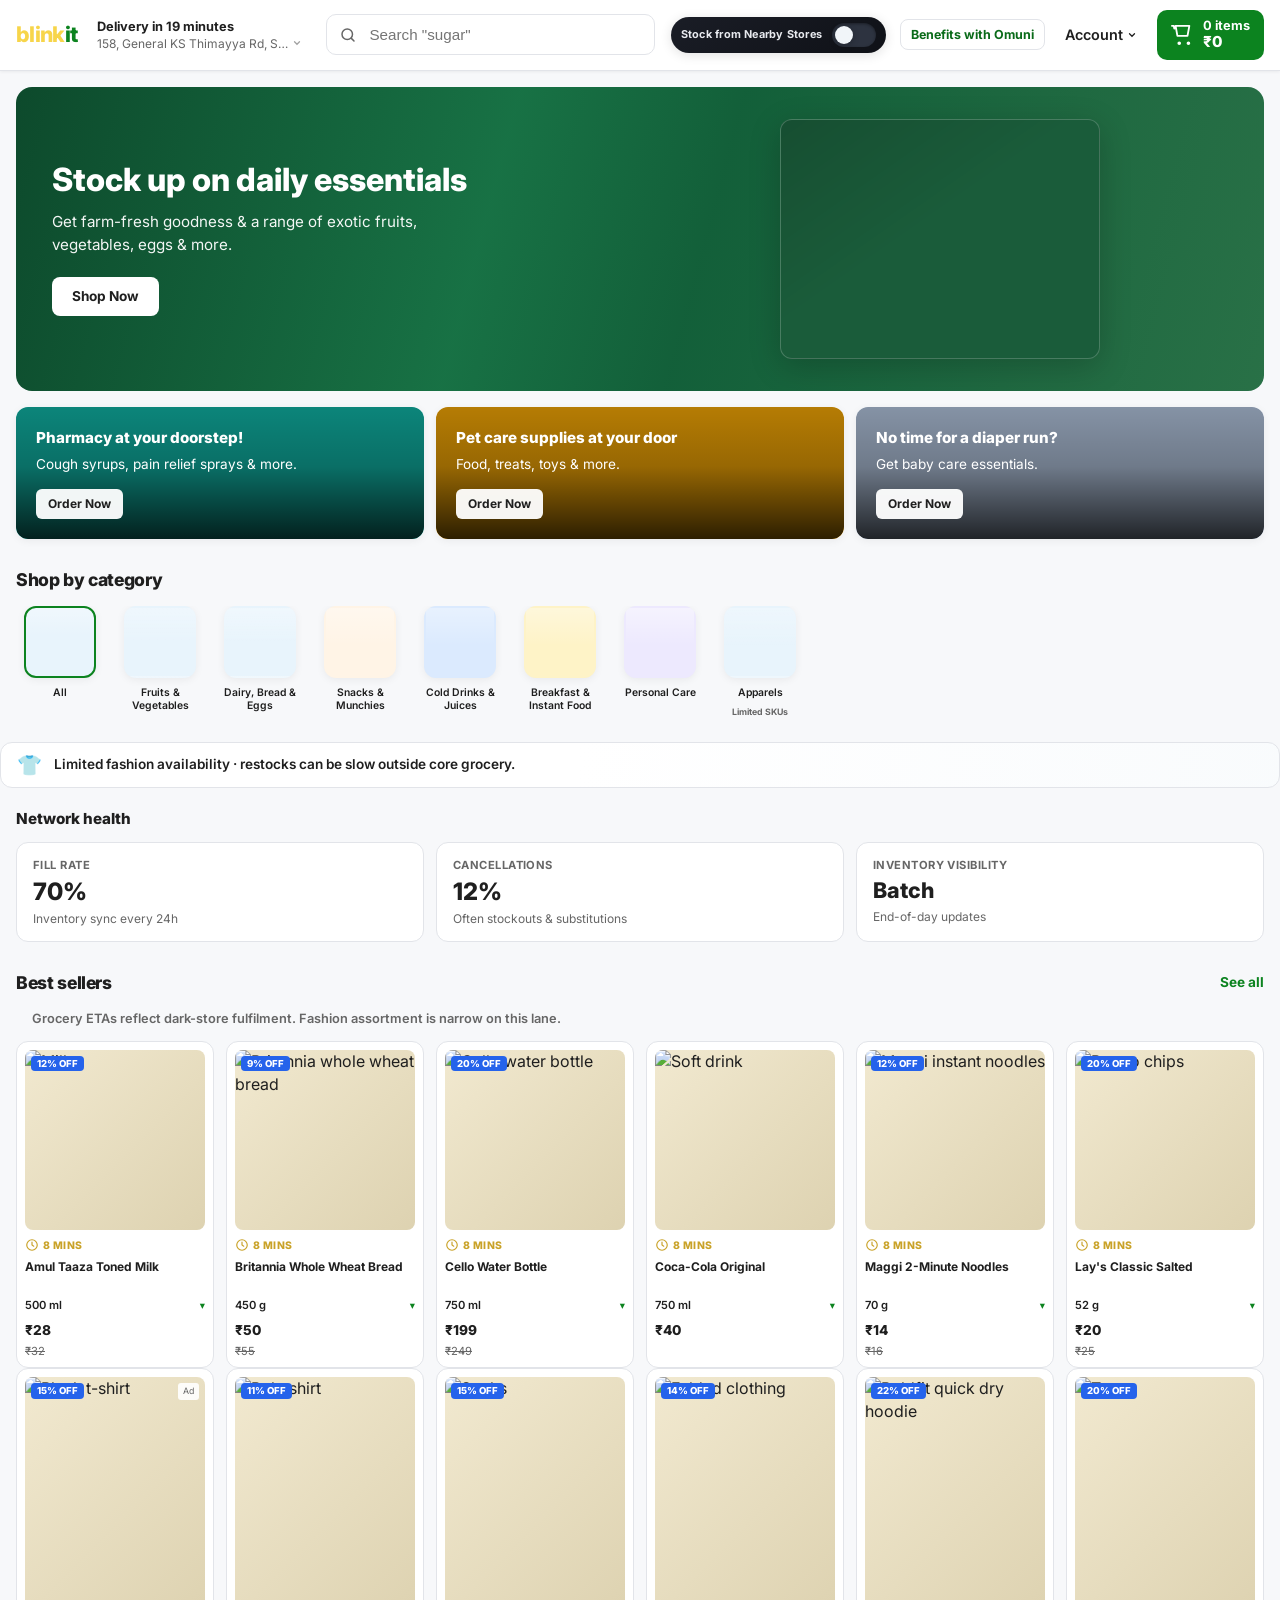
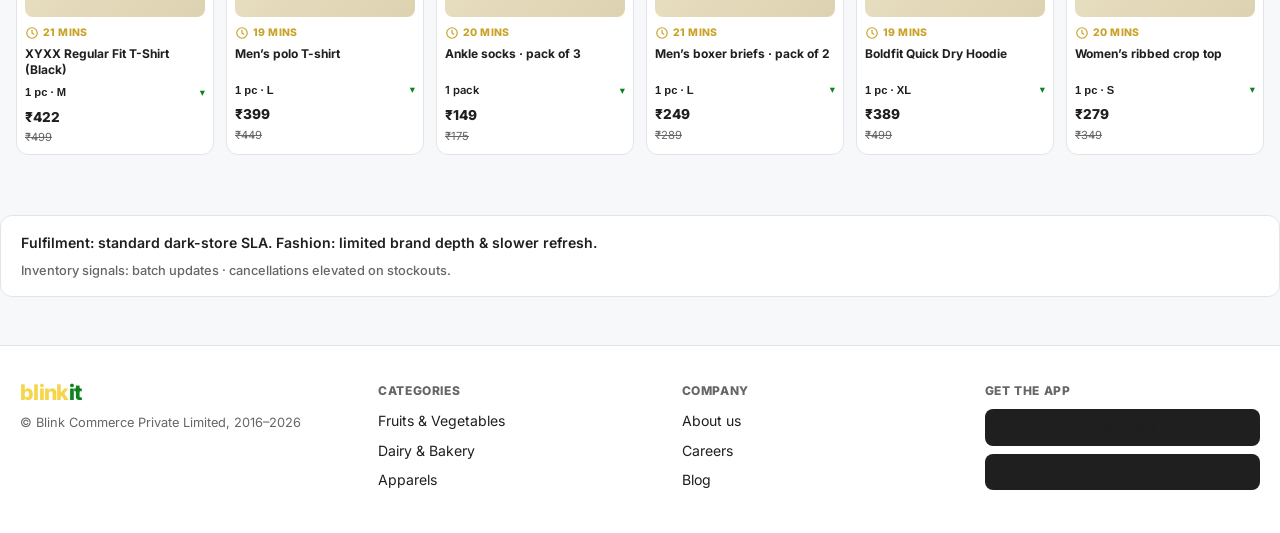
==== index.html @ da2f339a "toggle  button" ====
<!DOCTYPE html>
<html lang="en">
<head>
  <meta charset="UTF-8" />
  <meta name="viewport" content="width=device-width, initial-scale=1.0" />
  <title>Everything delivered in minutes | Blinkit</title>
  <link rel="preconnect" href="https://fonts.googleapis.com" />
  <link rel="preconnect" href="https://fonts.gstatic.com" crossorigin />
  <link rel="preconnect" href="https://images.unsplash.com" crossorigin />
  <link href="https://fonts.googleapis.com/css2?family=Inter:wght@400;500;600;700;800&display=swap" rel="stylesheet" />
  <link rel="stylesheet" href="styles.css" />
</head>
<body>
  <header class="header">
    <div class="header__row header__row--top">
      <div class="header__left">
        <a href="#" class="logo" aria-label="Blinkit home">
          <span class="logo__blink">blink</span><span class="logo__it">it</span>
        </a>
        <button type="button" class="location" id="locationBtn">
          <span class="location__line1" id="locationDeliveryLine">Delivery in 19 minutes</span>
          <span class="location__line2">158, General KS Thimayya Rd, S… <svg class="location__chev" width="10" height="10" viewBox="0 0 12 12" fill="none" aria-hidden="true"><path d="M3 4.5L6 7.5L9 4.5" stroke="currentColor" stroke-width="1.5" stroke-linecap="round"/></svg></span>
        </button>
      </div>
      <div class="header__search-wrap">
        <div class="search">
          <svg class="search__icon" width="18" height="18" viewBox="0 0 24 24" fill="none" aria-hidden="true"><circle cx="11" cy="11" r="7" stroke="currentColor" stroke-width="2"/><path d="M20 20L16.5 16.5" stroke="currentColor" stroke-width="2" stroke-linecap="round"/></svg>
          <input type="search" class="search__input" id="searchInput" placeholder='Search "sugar"' autocomplete="off" />
          <button type="button" class="search__clear" id="searchClear" hidden aria-label="Clear search">×</button>
        </div>
      </div>
      <nav class="header__nav">
        <div class="omuni-toggle-wrap" id="omuniToggleWrap">
          <label class="omuni-toggle-label" for="omuniToggle">
            <span class="omuni-toggle__text">Stock from Nearby Stores</span>
            <span class="omuni-toggle">
              <input type="checkbox" id="omuniToggle" class="omuni-toggle__input" aria-label="Enable stock from nearby stores" />
              <span class="omuni-toggle__slider" aria-hidden="true"></span>
            </span>
          </label>
        </div>
        <button
          type="button"
          class="nav-benefits"
          id="omuniBenefitsOpen"
          aria-haspopup="dialog"
          aria-controls="omuniSlideBenefits"
        >
          Benefits with Omuni
        </button>
        <button type="button" class="nav-account">Account <svg width="10" height="10" viewBox="0 0 12 12" fill="none" aria-hidden="true"><path d="M3 4.5L6 7.5L9 4.5" stroke="currentColor" stroke-width="1.5" stroke-linecap="round"/></svg></button>
        <button type="button" class="nav-cart" id="cartToggle" aria-expanded="false" aria-controls="cartDrawer">
          <svg class="nav-cart__icon" width="22" height="22" viewBox="0 0 24 24" fill="none" aria-hidden="true"><path d="M9 22a1 1 0 100-2 1 1 0 000 2zm10 0a1 1 0 100-2 1 1 0 000 2zM1 2h2l.6 3M5 2h15l-2 11H7L5 2z" stroke="currentColor" stroke-width="2" stroke-linecap="round" stroke-linejoin="round"/></svg>
          <span class="nav-cart__text">
            <span class="nav-cart__line1" id="cartHeaderLine1">0 items</span>
            <span class="nav-cart__line2" id="cartHeaderLine2">₹0</span>
          </span>
        </button>
      </nav>
    </div>
  </header>

  <main class="page-main">
    <section class="hero-banner">
      <div class="hero-banner__inner">
        <div class="hero-banner__copy" id="omuniSlideHero">
          <h1 class="hero-banner__title" id="heroBannerTitle">Stock up on daily essentials</h1>
          <p class="hero-banner__sub" id="heroBannerSub">Get farm-fresh goodness &amp; a range of exotic fruits, vegetables, eggs &amp; more.</p>
          <a href="#" class="hero-banner__cta">Shop Now</a>
        </div>
        <div class="hero-banner__art" aria-hidden="true">
          <div class="hero-banner__grocs"></div>
        </div>
      </div>
    </section>

    <section class="promo-row" id="omuniSlidePromo">
      <a href="#" class="promo-tile promo-tile--pharma">
        <div class="promo-tile__text">
          <strong id="promo1Title">Pharmacy at your doorstep!</strong>
          <span id="promo1Sub">Cough syrups, pain relief sprays &amp; more.</span>
          <span class="promo-tile__btn">Order Now</span>
        </div>
      </a>
      <a href="#" class="promo-tile promo-tile--pet">
        <div class="promo-tile__text">
          <strong id="promo2Title">Pet care supplies at your door</strong>
          <span id="promo2Sub">Food, treats, toys &amp; more.</span>
          <span class="promo-tile__btn">Order Now</span>
        </div>
      </a>
      <a href="#" class="promo-tile promo-tile--baby">
        <div class="promo-tile__text">
          <strong id="promo3Title">No time for a diaper run?</strong>
          <span id="promo3Sub">Get baby care essentials.</span>
          <span class="promo-tile__btn">Order Now</span>
        </div>
      </a>
    </section>

    <section class="categories">
      <h2 class="section-title">Shop by category</h2>
      <div class="category-tiles" id="categoryStrip" role="tablist" aria-label="Shop by category">
        <button type="button" class="cat-tile cat-tile--active" data-category="all" role="tab" aria-selected="true">
          <span class="cat-tile__img cat-tile__img--all" aria-hidden="true"></span>
          <span class="cat-tile__label">All</span>
        </button>
        <button type="button" class="cat-tile" data-category="fruit" role="tab" aria-selected="false">
          <span class="cat-tile__img cat-tile__img--fruit" aria-hidden="true"></span>
          <span class="cat-tile__label">Fruits &amp; Vegetables</span>
        </button>
        <button type="button" class="cat-tile" data-category="dairy" role="tab" aria-selected="false">
          <span class="cat-tile__img cat-tile__img--dairy" aria-hidden="true"></span>
          <span class="cat-tile__label">Dairy, Bread &amp; Eggs</span>
        </button>
        <button type="button" class="cat-tile" data-category="snacks" role="tab" aria-selected="false">
          <span class="cat-tile__img cat-tile__img--snacks" aria-hidden="true"></span>
          <span class="cat-tile__label">Snacks &amp; Munchies</span>
        </button>
        <button type="button" class="cat-tile" data-category="beverages" role="tab" aria-selected="false">
          <span class="cat-tile__img cat-tile__img--drinks" aria-hidden="true"></span>
          <span class="cat-tile__label">Cold Drinks &amp; Juices</span>
        </button>
        <button type="button" class="cat-tile" data-category="instant" role="tab" aria-selected="false">
          <span class="cat-tile__img cat-tile__img--instant" aria-hidden="true"></span>
          <span class="cat-tile__label">Breakfast &amp; Instant Food</span>
        </button>
        <button type="button" class="cat-tile" data-category="personal" role="tab" aria-selected="false">
          <span class="cat-tile__img cat-tile__img--care" aria-hidden="true"></span>
          <span class="cat-tile__label">Personal Care</span>
        </button>
        <button type="button" class="cat-tile" data-category="apparel" role="tab" aria-selected="false">
          <span class="cat-tile__img cat-tile__img--apparel" aria-hidden="true"></span>
          <span class="cat-tile__label">Apparels</span>
          <span class="cat-tile__meta" id="apparelTileMeta" aria-live="polite">Limited SKUs</span>
        </button>
      </div>
    </section>

    <div class="fashion-catalog-banner" id="omuniSlideCatalog" role="status" aria-live="polite">
      <span class="fashion-catalog-banner__icon" aria-hidden="true">👕</span>
      <p class="fashion-catalog-banner__text" id="fashionCatalogText">Limited fashion availability · restocks can be slow outside core grocery.</p>
    </div>

    <section class="omuni-metrics" id="omuniSlideMetrics" aria-labelledby="omuniMetricsHeading">
      <h2 class="omuni-metrics__heading" id="omuniMetricsHeading">Network health</h2>
      <div class="omuni-metrics__grid">
        <div class="omuni-metric" id="metricFillCard">
          <span class="omuni-metric__label">Fill rate</span>
          <span class="omuni-metric__value" id="metricFillValue">70%</span>
          <span class="omuni-metric__hint" id="metricFillHint">Inventory sync every 24h</span>
        </div>
        <div class="omuni-metric" id="metricCancelCard">
          <span class="omuni-metric__label">Cancellations</span>
          <span class="omuni-metric__value" id="metricCancelValue">12%</span>
          <span class="omuni-metric__hint" id="metricCancelHint">Often stockouts &amp; substitutions</span>
        </div>
        <div class="omuni-metric" id="metricVisCard">
          <span class="omuni-metric__label">Inventory visibility</span>
          <span class="omuni-metric__value omuni-metric__value--text" id="metricVisValue">Batch</span>
          <span class="omuni-metric__hint" id="metricVisHint">End-of-day updates</span>
        </div>
      </div>
    </section>

    <p class="search-results-title" id="searchResultsTitle" hidden></p>

    <section class="products" id="productsSection">
      <div class="products__head">
        <h2 class="section-title" id="productsTitle">Best sellers</h2>
        <a href="#" class="see-all" id="productsSeeAll">See all</a>
      </div>
      <p class="products-omuni-note" id="omuniSlideProductsNote">Grocery ETAs reflect dark-store fulfilment. Fashion assortment is narrow on this lane.</p>
      <div class="product-row product-row--dense" id="gridDefault" data-grid="default">
        <article class="product-card" data-id="g-milk" data-name="Amul Taaza Toned Milk" data-price="28" data-mrp="32" data-off="12" data-mins="8" data-unit="500 ml" data-eta-default="8 MINS" data-eta-omuni="8 MINS" data-product-img="https://images.unsplash.com/photo-1563636619-e9143da7973b?w=400&amp;h=400&amp;auto=format&amp;fit=crop&amp;q=80">
          <div class="product-card__media">
            <span class="product-card__badge">12% OFF</span>
            <div class="product-card__img">
              <img class="product-card__photo" src="https://images.unsplash.com/photo-1563636619-e9143da7973b?w=400&amp;h=400&amp;auto=format&amp;fit=crop&amp;q=80" alt="Milk" loading="lazy" decoding="async" width="400" height="400" />
            </div>
          </div>
          <p class="product-card__time"><svg class="product-card__clock" width="14" height="14" viewBox="0 0 24 24" fill="none" aria-hidden="true"><circle cx="12" cy="12" r="9" stroke="currentColor" stroke-width="2"/><path d="M12 7v5l3 2" stroke="currentColor" stroke-width="2" stroke-linecap="round"/></svg> <span class="product-card__eta">8 MINS</span></p>
          <h3 class="product-card__name">Amul Taaza Toned Milk</h3>
          <div class="product-card__variant"><span class="product-card__unit">500 ml</span><span class="product-card__chev" aria-hidden="true">▾</span></div>
          <div class="product-card__buy">
            <div class="product-card__prices">
              <span class="product-card__price">₹28</span>
              <span class="product-card__mrp">₹32</span>
            </div>
            <div class="product-card__action" data-action-root></div>
          </div>
        </article>
        <article class="product-card" data-id="g-bread" data-name="Britannia Whole Wheat Bread" data-price="50" data-mrp="55" data-off="9" data-mins="8" data-unit="450 g" data-eta-default="8 MINS" data-eta-omuni="8 MINS" data-product-img="assets/product-britannia-bread.png">
          <div class="product-card__media">
            <span class="product-card__badge">9% OFF</span>
            <div class="product-card__img">
              <img class="product-card__photo" src="assets/product-britannia-bread.png" alt="Britannia whole wheat bread" loading="lazy" decoding="async" width="400" height="400" />
            </div>
          </div>
          <p class="product-card__time"><svg class="product-card__clock" width="14" height="14" viewBox="0 0 24 24" fill="none" aria-hidden="true"><circle cx="12" cy="12" r="9" stroke="currentColor" stroke-width="2"/><path d="M12 7v5l3 2" stroke="currentColor" stroke-width="2" stroke-linecap="round"/></svg> <span class="product-card__eta">8 MINS</span></p>
          <h3 class="product-card__name">Britannia Whole Wheat Bread</h3>
          <div class="product-card__variant"><span class="product-card__unit">450 g</span><span class="product-card__chev" aria-hidden="true">▾</span></div>
          <div class="product-card__buy">
            <div class="product-card__prices">
              <span class="product-card__price">₹50</span>
              <span class="product-card__mrp">₹55</span>
            </div>
            <div class="product-card__action" data-action-root></div>
          </div>
        </article>
        <article class="product-card" data-id="g-cello-bottle" data-name="Cello Water Bottle" data-price="199" data-mrp="249" data-off="20" data-mins="8" data-unit="750 ml" data-eta-default="8 MINS" data-eta-omuni="8 MINS" data-product-img="assets/product-cello-bottle.png">
          <div class="product-card__media">
            <span class="product-card__badge">20% OFF</span>
            <div class="product-card__img">
              <img class="product-card__photo" src="assets/product-cello-bottle.png" alt="Cello water bottle" loading="lazy" decoding="async" width="400" height="400" />
            </div>
          </div>
          <p class="product-card__time"><svg class="product-card__clock" width="14" height="14" viewBox="0 0 24 24" fill="none" aria-hidden="true"><circle cx="12" cy="12" r="9" stroke="currentColor" stroke-width="2"/><path d="M12 7v5l3 2" stroke="currentColor" stroke-width="2" stroke-linecap="round"/></svg> <span class="product-card__eta">8 MINS</span></p>
          <h3 class="product-card__name">Cello Water Bottle</h3>
          <div class="product-card__variant"><span class="product-card__unit">750 ml</span><span class="product-card__chev" aria-hidden="true">▾</span></div>
          <div class="product-card__buy">
            <div class="product-card__prices">
              <span class="product-card__price">₹199</span>
              <span class="product-card__mrp">₹249</span>
            </div>
            <div class="product-card__action" data-action-root></div>
          </div>
        </article>
        <article class="product-card" data-id="g-coke" data-name="Coca-Cola Original" data-price="40" data-mins="8" data-unit="750 ml" data-eta-default="8 MINS" data-eta-omuni="8 MINS" data-product-img="assets/category-cold-drink.png">
          <div class="product-card__media">
            <div class="product-card__img">
              <img class="product-card__photo" src="assets/category-cold-drink.png" alt="Soft drink" loading="lazy" decoding="async" width="400" height="400" />
            </div>
          </div>
          <p class="product-card__time"><svg class="product-card__clock" width="14" height="14" viewBox="0 0 24 24" fill="none" aria-hidden="true"><circle cx="12" cy="12" r="9" stroke="currentColor" stroke-width="2"/><path d="M12 7v5l3 2" stroke="currentColor" stroke-width="2" stroke-linecap="round"/></svg> <span class="product-card__eta">8 MINS</span></p>
          <h3 class="product-card__name">Coca-Cola Original</h3>
          <div class="product-card__variant"><span class="product-card__unit">750 ml</span><span class="product-card__chev" aria-hidden="true">▾</span></div>
          <div class="product-card__buy">
            <div class="product-card__prices">
              <span class="product-card__price">₹40</span>
            </div>
            <div class="product-card__action" data-action-root></div>
          </div>
        </article>
        <article class="product-card" data-id="g-maggi" data-name="Maggi 2-Minute Noodles" data-price="14" data-mrp="16" data-off="12" data-mins="8" data-unit="70 g" data-eta-default="8 MINS" data-eta-omuni="8 MINS" data-product-img="assets/product-maggi-noodles.png">
          <div class="product-card__media">
            <span class="product-card__badge">12% OFF</span>
            <div class="product-card__img">
              <img class="product-card__photo" src="assets/product-maggi-noodles.png" alt="Maggi instant noodles" loading="lazy" decoding="async" width="400" height="400" />
            </div>
          </div>
          <p class="product-card__time"><svg class="product-card__clock" width="14" height="14" viewBox="0 0 24 24" fill="none" aria-hidden="true"><circle cx="12" cy="12" r="9" stroke="currentColor" stroke-width="2"/><path d="M12 7v5l3 2" stroke="currentColor" stroke-width="2" stroke-linecap="round"/></svg> <span class="product-card__eta">8 MINS</span></p>
          <h3 class="product-card__name">Maggi 2-Minute Noodles</h3>
          <div class="product-card__variant"><span class="product-card__unit">70 g</span><span class="product-card__chev" aria-hidden="true">▾</span></div>
          <div class="product-card__buy">
            <div class="product-card__prices">
              <span class="product-card__price">₹14</span>
              <span class="product-card__mrp">₹16</span>
            </div>
            <div class="product-card__action" data-action-root></div>
          </div>
        </article>
        <article class="product-card" data-id="g-lays" data-name="Lay's Classic Salted" data-price="20" data-mrp="25" data-off="20" data-mins="8" data-unit="52 g" data-eta-default="8 MINS" data-eta-omuni="8 MINS" data-product-img="assets/category-snacks.png">
          <div class="product-card__media">
            <span class="product-card__badge">20% OFF</span>
            <div class="product-card__img">
              <img class="product-card__photo" src="assets/category-snacks.png" alt="Potato chips" loading="lazy" decoding="async" width="400" height="400" />
            </div>
          </div>
          <p class="product-card__time"><svg class="product-card__clock" width="14" height="14" viewBox="0 0 24 24" fill="none" aria-hidden="true"><circle cx="12" cy="12" r="9" stroke="currentColor" stroke-width="2"/><path d="M12 7v5l3 2" stroke="currentColor" stroke-width="2" stroke-linecap="round"/></svg> <span class="product-card__eta">8 MINS</span></p>
          <h3 class="product-card__name">Lay's Classic Salted</h3>
          <div class="product-card__variant"><span class="product-card__unit">52 g</span><span class="product-card__chev" aria-hidden="true">▾</span></div>
          <div class="product-card__buy">
            <div class="product-card__prices">
              <span class="product-card__price">₹20</span>
              <span class="product-card__mrp">₹25</span>
            </div>
            <div class="product-card__action" data-action-root></div>
          </div>
        </article>
      </div>
      <div class="product-row product-row--dense" id="gridApparel" data-grid="apparel" hidden>
        <article class="product-card product-card--apparel" data-id="a-tee1" data-name="XYXX Regular Fit T-Shirt (Black)" data-price="422" data-mrp="499" data-off="15" data-mins="21" data-unit="1 pc" data-product-img="https://images.unsplash.com/photo-1521572163474-6864f9cf17ab?w=400&amp;h=533&amp;auto=format&amp;fit=crop&amp;q=80">
          <div class="product-card__media">
            <span class="product-card__badge">15% OFF</span>
            <span class="product-card__ad">Ad</span>
            <div class="product-card__img product-card__img--apparel">
              <img class="product-card__photo" src="https://images.unsplash.com/photo-1521572163474-6864f9cf17ab?w=400&amp;h=533&amp;auto=format&amp;fit=crop&amp;q=80" alt="Black t-shirt" loading="lazy" decoding="async" width="400" height="533" />
            </div>
          </div>
          <p class="product-card__time"><svg class="product-card__clock" width="14" height="14" viewBox="0 0 24 24" fill="none" aria-hidden="true"><circle cx="12" cy="12" r="9" stroke="currentColor" stroke-width="2"/><path d="M12 7v5l3 2" stroke="currentColor" stroke-width="2" stroke-linecap="round"/></svg> <span class="product-card__eta">21 MINS</span></p>
          <h3 class="product-card__name">XYXX Regular Fit T-Shirt (Black)</h3>
          <div class="product-card__variant">
            <select class="size-select size-select--inline" data-size-select aria-label="Size">
              <option value="S">1 pc · S</option>
              <option value="M" selected>1 pc · M</option>
              <option value="L">1 pc · L</option>
              <option value="XL">1 pc · XL</option>
            </select>
            <span class="product-card__chev" aria-hidden="true">▾</span>
          </div>
          <div class="product-card__buy">
            <div class="product-card__prices">
              <span class="product-card__price">₹422</span>
              <span class="product-card__mrp">₹499</span>
            </div>
            <div class="product-card__action" data-action-root></div>
          </div>
        </article>
        <article class="product-card product-card--apparel" data-id="a-polo" data-name="Men's polo T-shirt" data-price="399" data-mrp="449" data-off="11" data-mins="19" data-unit="1 pc" data-product-img="https://images.unsplash.com/photo-1586790170083-2f9ceadc732d?w=400&amp;h=533&amp;auto=format&amp;fit=crop&amp;q=80">
          <div class="product-card__media">
            <span class="product-card__badge">11% OFF</span>
            <div class="product-card__img product-card__img--apparel">
              <img class="product-card__photo" src="https://images.unsplash.com/photo-1586790170083-2f9ceadc732d?w=400&amp;h=533&amp;auto=format&amp;fit=crop&amp;q=80" alt="Polo shirt" loading="lazy" decoding="async" width="400" height="533" />
            </div>
          </div>
          <p class="product-card__time"><svg class="product-card__clock" width="14" height="14" viewBox="0 0 24 24" fill="none" aria-hidden="true"><circle cx="12" cy="12" r="9" stroke="currentColor" stroke-width="2"/><path d="M12 7v5l3 2" stroke="currentColor" stroke-width="2" stroke-linecap="round"/></svg> <span class="product-card__eta">19 MINS</span></p>
          <h3 class="product-card__name">Men’s polo T-shirt</h3>
          <div class="product-card__variant">
            <select class="size-select size-select--inline" data-size-select aria-label="Size">
              <option value="S">1 pc · S</option>
              <option value="M">1 pc · M</option>
              <option value="L" selected>1 pc · L</option>
              <option value="XL">1 pc · XL</option>
            </select>
            <span class="product-card__chev" aria-hidden="true">▾</span>
          </div>
          <div class="product-card__buy">
            <div class="product-card__prices">
              <span class="product-card__price">₹399</span>
              <span class="product-card__mrp">₹449</span>
            </div>
            <div class="product-card__action" data-action-root></div>
          </div>
        </article>
        <article class="product-card product-card--apparel" data-id="a-socks" data-name="Ankle socks pack of 3" data-price="149" data-mrp="175" data-off="15" data-mins="20" data-unit="1 pack" data-product-img="https://images.unsplash.com/photo-1586350977771-b3b0abd50c82?w=400&amp;h=533&amp;auto=format&amp;fit=crop&amp;q=80">
          <div class="product-card__media">
            <span class="product-card__badge">15% OFF</span>
            <div class="product-card__img product-card__img--apparel">
              <img class="product-card__photo" src="https://images.unsplash.com/photo-1586350977771-b3b0abd50c82?w=400&amp;h=533&amp;auto=format&amp;fit=crop&amp;q=80" alt="Socks" loading="lazy" decoding="async" width="400" height="533" />
            </div>
          </div>
          <p class="product-card__time"><svg class="product-card__clock" width="14" height="14" viewBox="0 0 24 24" fill="none" aria-hidden="true"><circle cx="12" cy="12" r="9" stroke="currentColor" stroke-width="2"/><path d="M12 7v5l3 2" stroke="currentColor" stroke-width="2" stroke-linecap="round"/></svg> <span class="product-card__eta">20 MINS</span></p>
          <h3 class="product-card__name">Ankle socks · pack of 3</h3>
          <div class="product-card__variant"><span class="product-card__unit">1 pack</span><span class="product-card__chev" aria-hidden="true">▾</span></div>
          <div class="product-card__buy">
            <div class="product-card__prices">
              <span class="product-card__price">₹149</span>
              <span class="product-card__mrp">₹175</span>
            </div>
            <div class="product-card__action" data-action-root></div>
          </div>
        </article>
        <article class="product-card product-card--apparel" data-id="a-boxer" data-name="Men's boxer briefs pack of 2" data-price="249" data-mrp="289" data-mins="21" data-unit="1 pc" data-product-img="https://images.unsplash.com/photo-1620799140408-edc6dcb6d633?w=400&amp;h=533&amp;auto=format&amp;fit=crop&amp;q=80">
          <div class="product-card__media">
            <span class="product-card__badge">14% OFF</span>
            <div class="product-card__img product-card__img--apparel">
              <img class="product-card__photo" src="https://images.unsplash.com/photo-1620799140408-edc6dcb6d633?w=400&amp;h=533&amp;auto=format&amp;fit=crop&amp;q=80" alt="Folded clothing" loading="lazy" decoding="async" width="400" height="533" />
            </div>
          </div>
          <p class="product-card__time"><svg class="product-card__clock" width="14" height="14" viewBox="0 0 24 24" fill="none" aria-hidden="true"><circle cx="12" cy="12" r="9" stroke="currentColor" stroke-width="2"/><path d="M12 7v5l3 2" stroke="currentColor" stroke-width="2" stroke-linecap="round"/></svg> <span class="product-card__eta">21 MINS</span></p>
          <h3 class="product-card__name">Men’s boxer briefs · pack of 2</h3>
          <div class="product-card__variant">
            <select class="size-select size-select--inline" data-size-select aria-label="Size">
              <option value="M">1 pc · M</option>
              <option value="L" selected>1 pc · L</option>
              <option value="XL">1 pc · XL</option>
            </select>
            <span class="product-card__chev" aria-hidden="true">▾</span>
          </div>
          <div class="product-card__buy">
            <div class="product-card__prices">
              <span class="product-card__price">₹249</span>
              <span class="product-card__mrp">₹289</span>
            </div>
            <div class="product-card__action" data-action-root></div>
          </div>
        </article>
        <article class="product-card product-card--apparel" data-id="a-hoodie" data-name="Boldfit Quick Dry Hoodie" data-price="389" data-mrp="499" data-off="22" data-mins="19" data-unit="1 pc" data-product-img="assets/product-boldfit-hoodie.jpg">
          <div class="product-card__media">
            <span class="product-card__badge">22% OFF</span>
            <div class="product-card__img product-card__img--apparel">
              <img class="product-card__photo" src="assets/product-boldfit-hoodie.jpg" alt="Boldfit quick dry hoodie" loading="lazy" decoding="async" width="400" height="533" />
            </div>
          </div>
          <p class="product-card__time"><svg class="product-card__clock" width="14" height="14" viewBox="0 0 24 24" fill="none" aria-hidden="true"><circle cx="12" cy="12" r="9" stroke="currentColor" stroke-width="2"/><path d="M12 7v5l3 2" stroke="currentColor" stroke-width="2" stroke-linecap="round"/></svg> <span class="product-card__eta">19 MINS</span></p>
          <h3 class="product-card__name">Boldfit Quick Dry Hoodie</h3>
          <div class="product-card__variant">
            <select class="size-select size-select--inline" data-size-select aria-label="Size">
              <option value="M">1 pc · M</option>
              <option value="L">1 pc · L</option>
              <option value="XL" selected>1 pc · XL</option>
            </select>
            <span class="product-card__chev" aria-hidden="true">▾</span>
          </div>
          <div class="product-card__buy">
            <div class="product-card__prices">
              <span class="product-card__price">₹389</span>
              <span class="product-card__mrp">₹499</span>
            </div>
            <div class="product-card__action" data-action-root></div>
          </div>
        </article>
        <article class="product-card product-card--apparel" data-id="a-crop" data-name="Women's ribbed crop top" data-price="279" data-mrp="349" data-mins="20" data-unit="1 pc" data-product-img="https://images.unsplash.com/photo-1434389677669-e08b4cac3105?w=400&amp;h=533&amp;auto=format&amp;fit=crop&amp;q=80">
          <div class="product-card__media">
            <span class="product-card__badge">20% OFF</span>
            <div class="product-card__img product-card__img--apparel">
              <img class="product-card__photo" src="https://images.unsplash.com/photo-1434389677669-e08b4cac3105?w=400&amp;h=533&amp;auto=format&amp;fit=crop&amp;q=80" alt="Top" loading="lazy" decoding="async" width="400" height="533" />
            </div>
          </div>
          <p class="product-card__time"><svg class="product-card__clock" width="14" height="14" viewBox="0 0 24 24" fill="none" aria-hidden="true"><circle cx="12" cy="12" r="9" stroke="currentColor" stroke-width="2"/><path d="M12 7v5l3 2" stroke="currentColor" stroke-width="2" stroke-linecap="round"/></svg> <span class="product-card__eta">20 MINS</span></p>
          <h3 class="product-card__name">Women’s ribbed crop top</h3>
          <div class="product-card__variant">
            <select class="size-select size-select--inline" data-size-select aria-label="Size">
              <option value="XS">1 pc · XS</option>
              <option value="S" selected>1 pc · S</option>
              <option value="M">1 pc · M</option>
              <option value="L">1 pc · L</option>
            </select>
            <span class="product-card__chev" aria-hidden="true">▾</span>
          </div>
          <div class="product-card__buy">
            <div class="product-card__prices">
              <span class="product-card__price">₹279</span>
              <span class="product-card__mrp">₹349</span>
            </div>
            <div class="product-card__action" data-action-root></div>
          </div>
        </article>
      </div>
    </section>
    <section class="omuni-ops-strip" id="omuniSlideOps" aria-live="polite">
      <div class="omuni-ops-strip__inner">
        <p class="omuni-ops-strip__line" id="omuniOpsLine1">Fulfilment: standard dark-store SLA. Fashion: limited brand depth &amp; slower refresh.</p>
        <p class="omuni-ops-strip__line omuni-ops-strip__line--sub" id="omuniOpsLine2">Inventory signals: batch updates · cancellations elevated on stockouts.</p>
      </div>
    </section>
  </main>

  <footer class="footer" id="omuniSlideFooter">
    <div class="footer__grid">
      <div>
        <span class="logo logo--footer"><span class="logo__blink">blink</span><span class="logo__it">it</span></span>
        <p class="footer__tag">© Blink Commerce Private Limited, 2016–2026</p>
      </div>
      <div>
        <h4>Categories</h4>
        <ul>
          <li><a href="#">Fruits &amp; Vegetables</a></li>
          <li><a href="#">Dairy &amp; Bakery</a></li>
          <li><a href="#">Apparels</a></li>
        </ul>
      </div>
      <div>
        <h4>Company</h4>
        <ul>
          <li><a href="#">About us</a></li>
          <li><a href="#">Careers</a></li>
          <li><a href="#">Blog</a></li>
        </ul>
      </div>
      <div>
        <h4>Get the app</h4>
        <div class="store-badges">
          <a href="#" class="store-badge">App Store</a>
          <a href="#" class="store-badge">Google Play</a>
        </div>
      </div>
    </div>
  </footer>

  <div
    class="omuni-benefits"
    id="omuniSlideBenefits"
    hidden
    role="dialog"
    aria-modal="true"
    aria-labelledby="omuniBenefitsTitle"
  >
    <div class="omuni-benefits__backdrop" data-omuni-benefits-close tabindex="-1"></div>
    <div class="omuni-benefits__panel omuni-benefits__panel--embed">
      <header class="omuni-benefits__head">
        <span class="omuni-benefits__head-spacer" aria-hidden="true"></span>
        <h2 class="omuni-benefits__title" id="omuniBenefitsTitle">Benefits with Omuni</h2>
        <button
          type="button"
          class="omuni-benefits__close-x"
          id="omuniPresentationClose"
          data-omuni-benefits-close
          aria-label="Close presentation"
        >
          ×
        </button>
      </header>
      <div class="omuni-benefits__embed-wrap">
        <iframe
          id="omuniPresentationFrame"
          class="omuni-benefits__iframe"
          title="Omuni Blinkit CRO presentation"
          src="about:blank"
          allowfullscreen
        ></iframe>
        <div class="omuni-benefits__fallback" id="omuniPresentationFallback" hidden>
          <p class="omuni-benefits__fallback-text">The presentation could not be embedded in the browser.</p>
          <p class="omuni-benefits__fallback-hint">
            Place <strong>Omuni_Blinkit_CRO.pdf</strong> in this folder (export from PowerPoint), or open the deck file directly.
          </p>
          <a href="Omuni_Blinkit_CRO.pdf" class="btn btn--green omuni-benefits__fallback-link" id="omuniPresentationPdfLink" target="_blank" rel="noopener"
            >Open PDF</a
          >
          <a href="Omuni_Blinkit_CRO_v2.html" class="btn btn--block omuni-benefits__fallback-link omuni-benefits__fallback-link--secondary" target="_blank" rel="noopener"
            >Open full-screen deck</a
          >
        </div>
      </div>
    </div>
  </div>

  <div class="modal modal--location" id="locationModal" hidden>
    <div class="modal__backdrop" data-close></div>
    <div class="modal__panel modal__panel--location" role="dialog" aria-labelledby="locModalTitle">
      <header class="loc-modal__head">
        <h2 class="loc-modal__title" id="locModalTitle">Change Location</h2>
        <button type="button" class="loc-modal__close" data-close aria-label="Close">×</button>
      </header>
      <div class="loc-modal__body">
        <div class="loc-modal__toolbar">
          <button type="button" class="loc-modal__detect btn btn--green">Detect my location</button>
          <div class="loc-modal__or" aria-hidden="true">
            <span class="loc-modal__or-line"></span>
            <span class="loc-modal__or-badge">OR</span>
            <span class="loc-modal__or-line"></span>
          </div>
          <label class="loc-modal__search-label">
            <span class="visually-hidden">Search delivery location</span>
            <input
              type="search"
              class="loc-modal__search"
              placeholder="search delivery location"
              autocomplete="off"
            />
          </label>
        </div>

        <p class="loc-modal__section-title">Your saved addresses</p>
        <ul class="loc-modal__list">
          <li>
            <div class="address-card address-card--blinkit" data-close tabindex="0" role="button">
              <span class="address-card__icon address-card__icon--home" aria-hidden="true">
                <svg width="22" height="22" viewBox="0 0 24 24" fill="none" aria-hidden="true"><path d="M4 10.5L12 4l8 6.5V20a1 1 0 01-1 1h-5v-6H10v6H5a1 1 0 01-1-1v-9.5z" stroke="#c9a227" stroke-width="1.8" stroke-linejoin="round"/></svg>
              </span>
              <div class="address-card__content">
                <strong class="address-card__label">Home</strong>
                <p class="address-card__addr">158, General KS Thimayya Rd, Bengaluru — 560025</p>
                <div class="address-card__actions">
                  <button type="button" class="address-card__action address-card__action--edit" aria-label="Edit address">
                    <svg width="16" height="16" viewBox="0 0 24 24" fill="none" aria-hidden="true"><path d="M4 21h4l10.5-10.5a2 2 0 000-2.83L18.33 8a2 2 0 00-2.83 0L5 17.17V21z" stroke="currentColor" stroke-width="2" stroke-linecap="round" stroke-linejoin="round"/><path d="M13.5 6.5l4 4" stroke="currentColor" stroke-width="2" stroke-linecap="round"/></svg>
                  </button>
                </div>
              </div>
            </div>
          </li>
          <li>
            <div class="address-card address-card--blinkit" data-close tabindex="0" role="button">
              <span class="address-card__icon address-card__icon--home" aria-hidden="true">
                <svg width="22" height="22" viewBox="0 0 24 24" fill="none" aria-hidden="true"><path d="M4 10.5L12 4l8 6.5V20a1 1 0 01-1 1h-5v-6H10v6H5a1 1 0 01-1-1v-9.5z" stroke="#c9a227" stroke-width="1.8" stroke-linejoin="round"/></svg>
              </span>
              <div class="address-card__content">
                <strong class="address-card__label">Home</strong>
                <p class="address-card__addr">12, MG Road, Indiranagar, Bengaluru — 560038</p>
                <div class="address-card__actions">
                  <button type="button" class="address-card__action address-card__action--edit" aria-label="Edit address">
                    <svg width="16" height="16" viewBox="0 0 24 24" fill="none" aria-hidden="true"><path d="M4 21h4l10.5-10.5a2 2 0 000-2.83L18.33 8a2 2 0 00-2.83 0L5 17.17V21z" stroke="currentColor" stroke-width="2" stroke-linecap="round" stroke-linejoin="round"/><path d="M13.5 6.5l4 4" stroke="currentColor" stroke-width="2" stroke-linecap="round"/></svg>
                  </button>
                  <button type="button" class="address-card__action address-card__action--delete" aria-label="Delete address">
                    <svg width="16" height="16" viewBox="0 0 24 24" fill="none" aria-hidden="true"><path d="M4 7h16M10 11v6M14 11v6M6 7l1-2h10l1 2M9 7V5a1 1 0 011-1h4a1 1 0 011 1v2" stroke="currentColor" stroke-width="2" stroke-linecap="round"/></svg>
                  </button>
                </div>
              </div>
            </div>
          </li>
          <li>
            <div class="address-card address-card--blinkit" data-close tabindex="0" role="button">
              <span class="address-card__icon address-card__icon--work" aria-hidden="true">
                <svg width="22" height="22" viewBox="0 0 24 24" fill="none" aria-hidden="true"><path d="M4 21h16M6 21V10l8-4 8 4v11M10 21v-4h4v4" stroke="#c9a227" stroke-width="1.8" stroke-linecap="round" stroke-linejoin="round"/></svg>
              </span>
              <div class="address-card__content">
                <strong class="address-card__label">Work</strong>
                <p class="address-card__addr">Embassy Tech Village, Outer Ring Rd, Bengaluru — 560103</p>
                <div class="address-card__actions">
                  <button type="button" class="address-card__action address-card__action--edit" aria-label="Edit address">
                    <svg width="16" height="16" viewBox="0 0 24 24" fill="none" aria-hidden="true"><path d="M4 21h4l10.5-10.5a2 2 0 000-2.83L18.33 8a2 2 0 00-2.83 0L5 17.17V21z" stroke="currentColor" stroke-width="2" stroke-linecap="round" stroke-linejoin="round"/><path d="M13.5 6.5l4 4" stroke="currentColor" stroke-width="2" stroke-linecap="round"/></svg>
                  </button>
                  <button type="button" class="address-card__action address-card__action--delete" aria-label="Delete address">
                    <svg width="16" height="16" viewBox="0 0 24 24" fill="none" aria-hidden="true"><path d="M4 7h16M10 11v6M14 11v6M6 7l1-2h10l1 2M9 7V5a1 1 0 011-1h4a1 1 0 011 1v2" stroke="currentColor" stroke-width="2" stroke-linecap="round"/></svg>
                  </button>
                </div>
              </div>
            </div>
          </li>
        </ul>
      </div>
    </div>
  </div>

  <aside class="cart-drawer" id="cartDrawer" hidden aria-hidden="true">
    <div class="cart-drawer__backdrop" id="cartBackdrop" tabindex="-1" aria-label="Close cart"></div>
    <div class="cart-drawer__panel">
      <div class="cart-drawer__head">
        <button type="button" class="cart-drawer__back" id="cartClose" aria-label="Back">←</button>
        <h2 class="cart-drawer__title">My Cart</h2>
        <button type="button" class="cart-drawer__share">Share</button>
      </div>
      <div class="cart-drawer__scroll">
        <div class="cart-drawer__empty" id="cartEmpty">
          <p>Your cart is empty</p>
          <p class="cart-drawer__empty-hint">Add items to continue shopping.</p>
        </div>
        <div id="cartHasItems" hidden>
          <div class="cart-delivery-card">
            <span class="cart-delivery-card__icon" aria-hidden="true">⏱</span>
            <div>
              <p class="cart-delivery-card__title" id="cartDeliveryEta">Delivery in 19 minutes</p>
              <p class="cart-delivery-card__sub" id="cartShipmentCount">Shipment of 0 items</p>
            </div>
          </div>
          <ul class="cart-drawer__list" id="cartList"></ul>
          <div class="cart-bill-card" id="cartBillCard">
            <h3 class="cart-bill-card__title">Bill details</h3>
            <div class="cart-bill-row">
              <span class="cart-bill-row__label">Items total <span class="cart-bill-row__saved" id="cartSavedBadge" hidden>Saved <span id="cartSavedAmt">₹0</span></span></span>
              <span class="cart-bill-row__val">
                <span class="cart-bill-row__strike" id="cartItemsMrpLine" hidden></span>
                <strong id="cartItemsPayable">₹0</strong>
              </span>
            </div>
            <div class="cart-bill-row cart-bill-row--muted">
              <span>Delivery charge <span class="info-i" title="Info">i</span></span>
              <span id="cartDeliveryLine">₹30</span>
            </div>
            <div class="cart-bill-row cart-bill-row--muted">
              <span>Handling charge <span class="info-i">i</span></span>
              <span id="cartHandlingLine">₹11</span>
            </div>
            <div class="cart-bill-row cart-bill-row--muted">
              <span>High demand surge charge <span class="info-i">i</span></span>
              <span id="cartSurgeLine">₹20</span>
            </div>
            <div class="cart-bill-row cart-bill-row--total">
              <span>Grand total <span class="info-i">i</span></span>
              <strong id="cartGrandLine">₹0</strong>
            </div>
          </div>
          <div class="cart-address-row">
            <span class="cart-address-row__pin" aria-hidden="true">📍</span>
            <div class="cart-address-row__text">
              <strong>Delivering to Home</strong>
              <p>158, General KS Thimayya Rd, S…</p>
            </div>
            <button type="button" class="cart-address-row__change" id="cartChangeAddress">Change</button>
          </div>
        </div>
      </div>
      <div class="cart-drawer__sticky" id="cartFooter" hidden>
        <div class="cart-drawer__sticky-left">
          <span class="cart-drawer__sticky-price" id="cartStickyTotal">₹0</span>
          <span class="cart-drawer__sticky-label">TOTAL</span>
        </div>
        <button type="button" class="cart-drawer__proceed" id="checkoutBtn">Proceed to pay <span aria-hidden="true">›</span></button>
      </div>
    </div>
  </aside>

  <div class="modal modal--checkout" id="checkoutModal" hidden>
    <div class="modal__backdrop" id="checkoutBackdrop"></div>
    <div class="modal__panel modal__panel--checkout" role="dialog" aria-labelledby="checkoutTitle" aria-modal="true">
      <div class="checkout-scroll">
        <div id="checkoutMainBlock">
        <h3 id="checkoutTitle">Checkout</h3>
        <div class="checkout-card">
          <div class="checkout-card__icon checkout-card__icon--donate" aria-hidden="true"></div>
          <div class="checkout-card__body">
            <strong>Feeding India donation</strong>
            <p>Working towards a malnutrition free India. Feeding India… <a href="#">read more</a></p>
          </div>
          <label class="checkout-card__check"><input type="checkbox" id="donationCheck" /> <span>₹1</span></label>
        </div>
        <div class="checkout-card checkout-card--tip">
          <strong>Tip your delivery partner</strong>
          <p class="checkout-card__hint">100% of your tip goes to your delivery partner.</p>
          <div class="tip-row" id="tipRow">
            <button type="button" class="tip-btn" data-tip="20">😆 ₹20</button>
            <button type="button" class="tip-btn" data-tip="30">🤩 ₹30</button>
            <button type="button" class="tip-btn" data-tip="50">😍 ₹50</button>
            <button type="button" class="tip-btn tip-btn--custom" data-tip="0">Custom</button>
          </div>
        </div>
        <div class="checkout-card checkout-card--plain">
          <strong>Cancellation Policy</strong>
          <p>Orders cannot be cancelled once packed for delivery. In case of unexpected delays, a refund will be provided, if applicable.</p>
        </div>
        <p class="modal__hint checkout-hint">Delivery address</p>
        <form id="checkoutForm" class="checkout-form">
          <div class="checkout-form__grid">
            <label class="field">
              <span class="field__label">Full name</span>
              <input type="text" name="fullName" class="modal__input field__input" required autocomplete="name" placeholder="As per ID" />
            </label>
            <label class="field">
              <span class="field__label">Phone</span>
              <input type="tel" name="phone" class="modal__input field__input" required autocomplete="tel" placeholder="10-digit mobile" pattern="[0-9]{10}" maxlength="10" />
            </label>
            <label class="field field--full">
              <span class="field__label">Flat / House no. &amp; building</span>
              <input type="text" name="flat" class="modal__input field__input" required placeholder="e.g. B-402, Sunrise Apartments" />
            </label>
            <label class="field field--full">
              <span class="field__label">Street / area</span>
              <input type="text" name="street" class="modal__input field__input" required placeholder="Road name, sector" />
            </label>
            <label class="field">
              <span class="field__label">Landmark</span>
              <input type="text" name="landmark" class="modal__input field__input" placeholder="Optional" />
            </label>
            <label class="field">
              <span class="field__label">City</span>
              <input type="text" name="city" class="modal__input field__input" required autocomplete="address-level2" placeholder="City" />
            </label>
            <label class="field">
              <span class="field__label">PIN code</span>
              <input type="text" name="pincode" class="modal__input field__input" required inputmode="numeric" pattern="[0-9]{6}" maxlength="6" placeholder="560025" />
            </label>
          </div>
          <div class="checkout-form__order" id="checkoutOrderSummary"></div>
        </form>
        </div>
        <div class="checkout-success" id="checkoutSuccess" hidden>
          <p class="checkout-success__title">Order placed</p>
          <p class="checkout-success__text">We’ll deliver to the address you entered. Demo only — no real order.</p>
          <button type="button" class="btn btn--green btn--block" id="checkoutDone">Done</button>
        </div>
      </div>
      <div class="checkout-sticky" id="checkoutSticky">
        <div class="checkout-sticky__left">
          <span class="checkout-sticky__price" id="checkoutStickyTotal">₹0</span>
          <span class="checkout-sticky__label">TOTAL</span>
        </div>
        <button type="submit" form="checkoutForm" class="checkout-sticky__btn" id="placeOrderBtn">Proceed <span aria-hidden="true">›</span></button>
      </div>
    </div>
  </div>

  <script src="omuni.js"></script>
  <script src="app.js"></script>
</body>
</html>
---- styles.css ----
/* Blinkit UI — aligned with web screenshots */
:root {
  --yellow: #f8cb46;
  --yellow-logo: #f7d54a;
  --green: #0c831f;
  --green-dark: #0a6b19;
  --green-cta: #318624;
  --green-bright: #1d8928;
  --bg: #ffffff;
  --bg-page: #f7f8fa;
  --text: #1f1f1f;
  --muted: #666666;
  --border: #e2e4e9;
  --gold-time: #c9a227;
  --badge-blue: #2563eb;
  --radius: 12px;
  --radius-sm: 8px;
  --shadow: 0 1px 3px rgba(0, 0, 0, 0.06);
  --shadow-card: 0 2px 8px rgba(0, 0, 0, 0.06);
  --font: "Inter", system-ui, -apple-system, sans-serif;
}

*,
*::before,
*::after {
  box-sizing: border-box;
}

html {
  scroll-behavior: smooth;
}

body {
  margin: 0;
  font-family: var(--font);
  color: var(--text);
  background: var(--bg-page);
  line-height: 1.45;
  -webkit-font-smoothing: antialiased;
}

a {
  color: inherit;
  text-decoration: none;
}

button {
  font-family: inherit;
  cursor: pointer;
}

.page-main {
  padding-bottom: 48px;
}

/* ----- Header ----- */
.header {
  position: sticky;
  top: 0;
  z-index: 100;
  background: var(--bg);
  border-bottom: 1px solid var(--border);
  box-shadow: var(--shadow);
}

.header__row--top {
  max-width: 1280px;
  margin: 0 auto;
  padding: 10px 16px;
  display: grid;
  grid-template-columns: auto 1fr auto;
  align-items: center;
  gap: 16px;
}

.header__left {
  display: flex;
  align-items: center;
  gap: 20px;
  flex-wrap: wrap;
}

.logo {
  font-weight: 800;
  font-size: 1.35rem;
  letter-spacing: -0.03em;
  line-height: 1;
}

.logo__blink {
  color: var(--yellow-logo);
  text-shadow: 0 0 0 1px rgba(0, 0, 0, 0.04);
}

.logo__it {
  color: var(--green);
}

.logo--footer .logo__blink {
  color: var(--yellow-logo);
}

.location {
  display: flex;
  flex-direction: column;
  align-items: flex-start;
  gap: 2px;
  padding: 4px 8px 4px 0;
  border: none;
  background: transparent;
  text-align: left;
  max-width: 280px;
}

.location__line1 {
  font-size: 0.8rem;
  font-weight: 700;
  color: var(--text);
}

.location__line2 {
  font-size: 0.75rem;
  color: var(--muted);
  display: flex;
  align-items: center;
  gap: 4px;
}

.location__chev {
  flex-shrink: 0;
  opacity: 0.6;
}

.header__search-wrap {
  min-width: 0;
}

.search {
  display: flex;
  align-items: center;
  gap: 10px;
  background: var(--bg);
  border: 1px solid var(--border);
  border-radius: 10px;
  padding: 10px 12px;
  max-width: 560px;
  margin: 0 auto;
}

.search__icon {
  color: var(--muted);
  flex-shrink: 0;
}

.search__input {
  flex: 1;
  border: none;
  background: transparent;
  font-size: 0.95rem;
  outline: none;
  min-width: 0;
}

.search__clear {
  border: none;
  background: #eee;
  width: 24px;
  height: 24px;
  border-radius: 50%;
  font-size: 1rem;
  line-height: 1;
  color: var(--muted);
  flex-shrink: 0;
}

.search__clear:hover {
  background: #ddd;
}

.header__nav {
  display: flex;
  align-items: center;
  gap: 10px;
  flex-wrap: wrap;
  justify-content: flex-end;
}

.nav-account {
  display: flex;
  align-items: center;
  gap: 4px;
  border: none;
  background: transparent;
  font-weight: 600;
  font-size: 0.9rem;
  color: var(--text);
  padding: 8px 10px;
  border-radius: var(--radius-sm);
}

.nav-account:hover {
  background: var(--bg-page);
}

.nav-cart {
  display: flex;
  align-items: center;
  gap: 10px;
  border: none;
  border-radius: 10px;
  padding: 8px 14px;
  background: var(--green);
  color: #fff;
  font-weight: 700;
  min-width: 100px;
}

.nav-cart:hover {
  filter: brightness(1.05);
}

.nav-cart__icon {
  flex-shrink: 0;
  stroke: #fff;
}

.nav-cart__text {
  display: flex;
  flex-direction: column;
  align-items: flex-start;
  line-height: 1.2;
  text-align: left;
}

.nav-cart__line1 {
  font-size: 0.8rem;
  font-weight: 700;
}

.nav-cart__line2 {
  font-size: 0.95rem;
  font-weight: 800;
}

.visually-hidden {
  position: absolute;
  width: 1px;
  height: 1px;
  padding: 0;
  margin: -1px;
  overflow: hidden;
  clip: rect(0, 0, 0, 0);
  white-space: nowrap;
  border: 0;
}

/* ----- Hero banner ----- */
.hero-banner {
  max-width: 1280px;
  margin: 16px auto 0;
  padding: 0 16px;
}

.hero-banner__inner {
  display: grid;
  grid-template-columns: 1fr 1fr;
  gap: 24px;
  align-items: center;
  min-height: 200px;
  padding: 32px 36px;
  border-radius: 16px;
  color: #fff;
  overflow: hidden;
  background-color: #0d4a2c;
  background-image:
    linear-gradient(105deg, rgba(13, 74, 44, 0.97) 0%, rgba(26, 122, 74, 0.82) 38%, rgba(26, 122, 74, 0.45) 55%, rgba(92, 184, 120, 0.35) 100%),
    url("https://images.unsplash.com/photo-1610832958506-aa56368176cf?w=1400&h=560&fit=crop&auto=format&q=85");
  background-size: cover;
  background-position: right center;
}

.hero-banner__copy {
  position: relative;
  z-index: 1;
}

.hero-banner__title {
  margin: 0 0 12px;
  font-size: clamp(1.5rem, 3vw, 2rem);
  font-weight: 800;
  line-height: 1.2;
}

.hero-banner__sub {
  margin: 0 0 20px;
  font-size: 0.95rem;
  opacity: 0.95;
  max-width: 380px;
  line-height: 1.5;
}

.hero-banner__cta {
  display: inline-block;
  padding: 10px 20px;
  background: #fff;
  color: var(--text);
  font-weight: 700;
  font-size: 0.85rem;
  border-radius: 8px;
}

.hero-banner__art {
  display: flex;
  align-items: center;
  justify-content: center;
  position: relative;
  z-index: 1;
}

.hero-banner__grocs {
  width: 100%;
  max-width: 320px;
  aspect-ratio: 4/3;
  border-radius: 12px;
  border: 1px solid rgba(255, 255, 255, 0.2);
  box-shadow: 0 8px 32px rgba(0, 0, 0, 0.2);
  background-color: #1a5c3a;
  background-image: linear-gradient(145deg, rgba(0, 0, 0, 0.15) 0%, transparent 45%),
    url("https://images.unsplash.com/photo-1542838132-92c53300491e?w=800&h=600&fit=crop&auto=format&q=85");
  background-size: cover;
  background-position: center;
}

/* ----- Promo row ----- */
.promo-row {
  max-width: 1280px;
  margin: 16px auto 0;
  padding: 0 16px;
  display: grid;
  grid-template-columns: repeat(3, 1fr);
  gap: 12px;
}

.promo-tile {
  border-radius: var(--radius);
  padding: 20px;
  min-height: 132px;
  display: flex;
  align-items: flex-end;
  color: #fff;
  font-size: 0.85rem;
  transition: transform 0.15s;
  box-shadow: var(--shadow-card);
  background-size: cover;
  background-position: center;
  position: relative;
  overflow: hidden;
}

.promo-tile::after {
  content: "";
  position: absolute;
  inset: 0;
  background: linear-gradient(to top, rgba(0, 0, 0, 0.78) 0%, rgba(0, 0, 0, 0.25) 55%, rgba(0, 0, 0, 0.1) 100%);
  pointer-events: none;
  border-radius: inherit;
}

.promo-tile__text {
  position: relative;
  z-index: 1;
  display: flex;
  flex-direction: column;
  gap: 6px;
}

.promo-tile:hover {
  transform: translateY(-2px);
}

.promo-tile__text strong {
  font-size: 0.95rem;
  font-weight: 800;
}

.promo-tile__btn {
  margin-top: 8px;
  display: inline-block;
  padding: 6px 12px;
  background: rgba(255, 255, 255, 0.95);
  color: var(--text);
  border-radius: 6px;
  font-weight: 700;
  font-size: 0.75rem;
  width: fit-content;
}

.promo-tile--pharma {
  background-color: #0d9488;
  background-image: url("https://images.unsplash.com/photo-1587854692152-cbe660dbde88?w=800&h=500&fit=crop&auto=format&q=80");
}

.promo-tile--pet {
  background-color: #ca8a04;
  background-image: url("https://images.unsplash.com/photo-1587300003388-59208cc962cb?w=800&h=500&fit=crop&auto=format&q=80");
  color: #fff;
}

.promo-tile--pet .promo-tile__btn {
  color: var(--text);
}

.promo-tile--baby {
  background-color: #94a3b8;
  background-image: url("https://images.unsplash.com/photo-1515488042361-ee00e0ddd4e4?w=800&h=500&fit=crop&auto=format&q=80");
  color: #fff;
}

/* ----- Categories ----- */
.categories {
  max-width: 1280px;
  margin: 28px auto 0;
  padding: 0 16px;
}

.section-title {
  font-size: 1.1rem;
  font-weight: 800;
  margin: 0 0 14px;
  letter-spacing: -0.02em;
}

.category-tiles {
  display: flex;
  gap: 12px;
  overflow-x: auto;
  padding-bottom: 8px;
  scrollbar-width: thin;
}

.cat-tile {
  flex: 0 0 auto;
  width: 88px;
  display: flex;
  flex-direction: column;
  align-items: center;
  gap: 8px;
  padding: 0;
  border: none;
  background: transparent;
  cursor: pointer;
}

.cat-tile__img {
  width: 72px;
  height: 72px;
  border-radius: 12px;
  border: 2px solid transparent;
  background-color: #e8f4fc;
  background-size: cover;
  background-position: center;
  box-shadow: var(--shadow-card);
}

.cat-tile--active .cat-tile__img {
  border-color: var(--green);
}

.cat-tile__label {
  font-size: 0.65rem;
  font-weight: 600;
  text-align: center;
  line-height: 1.25;
  color: var(--text);
  max-width: 88px;
}

.cat-tile__meta {
  font-size: 0.55rem;
  font-weight: 700;
  color: var(--muted);
  text-align: center;
  line-height: 1.2;
  max-width: 92px;
}

body.omuni-on .cat-tile__meta {
  color: var(--green);
}

.cat-tile__img--all {
  background-image: linear-gradient(180deg, rgba(255, 255, 255, 0.35) 0%, transparent 40%),
    url("https://images.unsplash.com/photo-1542838132-92c53300491e?w=200&h=200&fit=crop&auto=format&q=80");
}
.cat-tile__img--fruit {
  background-image: linear-gradient(180deg, rgba(255, 255, 255, 0.3) 0%, transparent 50%),
    url("https://images.unsplash.com/photo-1619546813926-a78fa6372cd2?w=200&h=200&fit=crop&auto=format&q=80");
}
.cat-tile__img--dairy {
  background-image: linear-gradient(180deg, rgba(255, 255, 255, 0.35) 0%, transparent 50%),
    url("https://images.unsplash.com/photo-1563636619-e9143da7973b?w=200&h=200&fit=crop&auto=format&q=80");
}
/* Snacks, drinks, instant, care — distinct photos + tint so tiles never read as flat placeholders */
.cat-tile__img--snacks {
  background-color: #fff4e6;
  background-image: linear-gradient(180deg, rgba(255, 255, 255, 0.35) 0%, rgba(255, 255, 255, 0) 55%),
    url("assets/category-snacks.png");
  background-size: cover;
  background-position: center;
  background-repeat: no-repeat;
}

.cat-tile__img--drinks {
  background-color: #dbeafe;
  background-image: linear-gradient(180deg, rgba(255, 255, 255, 0.35) 0%, rgba(255, 255, 255, 0) 55%),
    url("assets/category-cold-drink.png");
  background-size: cover;
  background-position: center;
  background-repeat: no-repeat;
}

.cat-tile__img--instant {
  background-color: #fef3c7;
  background-image: linear-gradient(180deg, rgba(255, 255, 255, 0.35) 0%, rgba(255, 255, 255, 0) 55%),
    url("assets/category-breakfast.png");
  background-size: cover;
  background-position: center;
  background-repeat: no-repeat;
}

.cat-tile__img--care {
  background-color: #ede9fe;
  background-image: linear-gradient(180deg, rgba(255, 255, 255, 0.45) 0%, rgba(255, 255, 255, 0) 55%),
    url("https://images.unsplash.com/photo-1571781926291-c477ebfd024b?w=200&h=200&fit=crop&auto=format&q=85");
  background-size: cover;
  background-position: center;
  background-repeat: no-repeat;
}
.cat-tile__img--apparel {
  background-image: linear-gradient(180deg, rgba(255, 255, 255, 0.25) 0%, transparent 55%),
    url("https://images.unsplash.com/photo-1521572163474-6864f9cf17ab?w=200&h=200&fit=crop&auto=format&q=80");
}

.search-results-title {
  max-width: 1280px;
  margin: 16px auto 0;
  padding: 0 16px;
  font-size: 1rem;
  font-weight: 800;
  color: var(--text);
}

/* ----- Products ----- */
.products {
  max-width: 1280px;
  margin: 20px auto 0;
  padding: 0 16px 32px;
}

.products__head {
  display: flex;
  align-items: center;
  justify-content: space-between;
  margin-bottom: 14px;
}

.products__head .section-title {
  margin: 0;
}

.see-all {
  font-weight: 700;
  font-size: 0.85rem;
  color: var(--green);
}

.product-row--dense {
  display: grid;
  grid-template-columns: repeat(auto-fill, minmax(150px, 1fr));
  gap: 12px;
}

@media (min-width: 1100px) {
  .product-row--dense {
    grid-template-columns: repeat(6, 1fr);
  }
}

.product-card {
  background: var(--bg);
  border: 1px solid var(--border);
  border-radius: var(--radius);
  padding: 8px;
  transition: box-shadow 0.2s;
}

.product-card:hover {
  box-shadow: var(--shadow-card);
}

.product-card[hidden] {
  display: none !important;
}

.product-card__media {
  position: relative;
  margin-bottom: 8px;
}

.product-card__badge {
  position: absolute;
  top: 6px;
  left: 6px;
  z-index: 2;
  background: var(--badge-blue);
  color: #fff;
  font-size: 0.6rem;
  font-weight: 800;
  padding: 3px 6px;
  border-radius: 4px;
  line-height: 1;
}

.product-card__ad {
  position: absolute;
  top: 6px;
  right: 6px;
  z-index: 2;
  font-size: 0.55rem;
  color: var(--muted);
  background: rgba(255, 255, 255, 0.9);
  padding: 2px 5px;
  border-radius: 3px;
}

.product-card__img {
  position: relative;
  aspect-ratio: 1;
  border-radius: var(--radius-sm);
  overflow: hidden;
  background: linear-gradient(
    135deg,
    hsl(var(--hue, 45), 55%, 88%),
    hsl(var(--hue, 45), 40%, 78%)
  );
}

.product-card__photo {
  display: block;
  width: 100%;
  height: 100%;
  object-fit: cover;
}

.product-card__img--apparel {
  aspect-ratio: 3 / 4;
}

.product-card--apparel .product-card__name {
  min-height: 2.5em;
}

.product-card__time {
  margin: 0 0 6px;
  font-size: 0.65rem;
  font-weight: 800;
  color: var(--gold-time);
  text-transform: uppercase;
  letter-spacing: 0.04em;
  display: flex;
  align-items: center;
  gap: 4px;
}

.product-card__clock {
  color: var(--gold-time);
  flex-shrink: 0;
}

.product-card__name {
  margin: 0 0 6px;
  font-size: 0.75rem;
  font-weight: 700;
  line-height: 1.35;
  display: -webkit-box;
  -webkit-line-clamp: 2;
  -webkit-box-orient: vertical;
  overflow: hidden;
  min-height: 2.7em;
}

.product-card__variant {
  display: flex;
  align-items: center;
  justify-content: space-between;
  gap: 6px;
  margin-bottom: 8px;
  font-size: 0.7rem;
  color: var(--muted);
}

.product-card__unit {
  color: var(--text);
  font-weight: 600;
}

.product-card__chev {
  color: var(--green);
  font-size: 0.65rem;
}

.size-select--inline {
  flex: 1;
  border: none;
  background: transparent;
  font-size: 0.7rem;
  font-weight: 600;
  color: var(--text);
  padding: 0;
  cursor: pointer;
  appearance: none;
  min-width: 0;
}

.product-card__buy {
  display: flex;
  align-items: flex-end;
  justify-content: space-between;
  gap: 6px;
}

.product-card__prices {
  display: flex;
  flex-direction: column;
  gap: 2px;
  min-width: 0;
}

.product-card__price {
  font-weight: 800;
  font-size: 0.85rem;
}

.product-card__mrp {
  font-size: 0.7rem;
  color: var(--muted);
  text-decoration: line-through;
}

.product-card__prices:has(.product-card__price:only-child) .product-card__mrp {
  display: none;
}

.product-card__action {
  flex-shrink: 0;
}

.add-btn {
  padding: 5px 14px;
  border-radius: 6px;
  border: 2px solid var(--green);
  background: var(--bg);
  color: var(--green);
  font-weight: 800;
  font-size: 0.75rem;
  text-transform: uppercase;
  letter-spacing: 0.02em;
}

.add-btn:hover {
  background: #e8f5e9;
}

.qty-stepper {
  display: inline-flex;
  align-items: center;
  border: none;
  border-radius: 6px;
  background: var(--green);
  overflow: hidden;
}

.qty-stepper__btn {
  width: 26px;
  height: 28px;
  border: none;
  background: transparent;
  color: #fff;
  font-size: 1rem;
  font-weight: 700;
  display: flex;
  align-items: center;
  justify-content: center;
}

.qty-stepper__val {
  min-width: 22px;
  text-align: center;
  font-weight: 800;
  font-size: 0.8rem;
  color: #fff;
}

/* ----- Cart drawer ----- */
.cart-drawer[hidden] {
  display: none;
}

.cart-drawer {
  position: fixed;
  inset: 0;
  z-index: 250;
  pointer-events: none;
}

.cart-drawer:not([hidden]) {
  pointer-events: auto;
}

.cart-drawer__backdrop {
  position: absolute;
  inset: 0;
  background: rgba(0, 0, 0, 0.45);
  border: none;
  padding: 0;
  cursor: pointer;
}

.cart-drawer__panel {
  position: absolute;
  top: 0;
  right: 0;
  width: min(440px, 100vw);
  height: 100%;
  background: var(--bg-page);
  display: flex;
  flex-direction: column;
  animation: slideIn 0.22s ease-out;
}

@keyframes slideIn {
  from {
    transform: translateX(100%);
  }
  to {
    transform: translateX(0);
  }
}

.cart-drawer__head {
  display: flex;
  align-items: center;
  justify-content: space-between;
  padding: 12px 12px 12px 8px;
  background: var(--bg);
  border-bottom: 1px solid var(--border);
}

.cart-drawer__back {
  width: 40px;
  height: 40px;
  border: none;
  background: transparent;
  font-size: 1.25rem;
  color: var(--text);
  border-radius: var(--radius-sm);
}

.cart-drawer__title {
  margin: 0;
  flex: 1;
  text-align: center;
  font-size: 1.05rem;
  font-weight: 800;
}

.cart-drawer__share {
  border: none;
  background: transparent;
  color: var(--green);
  font-weight: 700;
  font-size: 0.9rem;
  padding: 8px;
}

.cart-drawer__scroll {
  flex: 1;
  overflow-y: auto;
  padding: 12px;
}

.cart-drawer__empty {
  padding: 48px 16px;
  text-align: center;
  color: var(--muted);
  background: var(--bg);
  border-radius: var(--radius);
}

.cart-delivery-card {
  display: flex;
  align-items: flex-start;
  gap: 12px;
  padding: 14px;
  background: var(--bg);
  border-radius: var(--radius);
  margin-bottom: 10px;
  box-shadow: var(--shadow-card);
}

.cart-delivery-card__icon {
  font-size: 1.4rem;
}

.cart-delivery-card__title {
  margin: 0 0 4px;
  font-weight: 800;
  font-size: 0.95rem;
}

.cart-delivery-card__sub {
  margin: 0;
  font-size: 0.8rem;
  color: var(--muted);
}

.cart-drawer__list {
  list-style: none;
  margin: 0 0 12px;
  padding: 0;
  background: var(--bg);
  border-radius: var(--radius);
  padding: 8px 12px;
  box-shadow: var(--shadow-card);
}

.cart-line {
  display: flex;
  gap: 12px;
  padding: 12px 0;
  border-bottom: 1px solid var(--border);
}

.cart-line:last-child {
  border-bottom: none;
}

.cart-line__thumb {
  width: 56px;
  height: 56px;
  border-radius: 8px;
  flex-shrink: 0;
  overflow: hidden;
  background: linear-gradient(
    135deg,
    hsl(var(--thumb-hue, 120), 50%, 82%),
    hsl(var(--thumb-hue, 120), 40%, 72%)
  );
}

.cart-line__thumb img {
  width: 100%;
  height: 100%;
  object-fit: cover;
  display: block;
}

.cart-line__body {
  flex: 1;
  min-width: 0;
}

.cart-line__name {
  margin: 0 0 4px;
  font-weight: 600;
  font-size: 0.85rem;
  line-height: 1.35;
}

.cart-line__meta {
  margin: 0 0 6px;
  font-size: 0.72rem;
  color: var(--muted);
}

.cart-line__eta {
  margin: 0 0 8px;
  font-size: 0.72rem;
  font-weight: 700;
  color: var(--gold-time);
}

.cart-line__row {
  display: flex;
  align-items: center;
  justify-content: space-between;
  gap: 8px;
}

.cart-line__price-wrap {
  display: flex;
  flex-direction: column;
  gap: 2px;
}

.cart-line__price {
  font-weight: 800;
  font-size: 0.88rem;
}

.cart-line__mrp {
  font-size: 0.75rem;
  color: var(--muted);
  text-decoration: line-through;
}

.cart-bill-card {
  background: var(--bg);
  border-radius: var(--radius);
  padding: 14px 16px;
  margin-bottom: 12px;
  box-shadow: var(--shadow-card);
}

.cart-bill-card__title {
  margin: 0 0 12px;
  font-size: 0.95rem;
  font-weight: 800;
}

.cart-bill-row {
  display: flex;
  justify-content: space-between;
  align-items: flex-start;
  font-size: 0.85rem;
  margin-bottom: 10px;
  gap: 12px;
}

.cart-bill-row--muted {
  color: var(--muted);
  font-size: 0.82rem;
}

.cart-bill-row__label {
  display: flex;
  flex-wrap: wrap;
  align-items: center;
  gap: 6px;
}

.cart-bill-row__saved {
  font-size: 0.65rem;
  font-weight: 700;
  background: #dbeafe;
  color: #1d4ed8;
  padding: 2px 6px;
  border-radius: 4px;
}

.cart-bill-row__val {
  text-align: right;
}

.cart-bill-row__strike {
  display: block;
  font-size: 0.75rem;
  color: var(--muted);
  text-decoration: line-through;
}

.cart-bill-row--total {
  margin-top: 12px;
  padding-top: 12px;
  border-top: 1px dashed var(--border);
  font-weight: 800;
  font-size: 1rem;
}

.info-i {
  display: inline-flex;
  width: 14px;
  height: 14px;
  align-items: center;
  justify-content: center;
  border: 1px solid var(--border);
  border-radius: 50%;
  font-size: 0.6rem;
  color: var(--muted);
  cursor: help;
}

.cart-address-row {
  display: flex;
  align-items: flex-start;
  gap: 10px;
  padding: 14px;
  background: var(--bg);
  border-radius: var(--radius);
  box-shadow: var(--shadow-card);
}

.cart-address-row__pin {
  font-size: 1.1rem;
}

.cart-address-row__text {
  flex: 1;
  min-width: 0;
}

.cart-address-row__text strong {
  display: block;
  font-size: 0.9rem;
  margin-bottom: 4px;
}

.cart-address-row__text p {
  margin: 0;
  font-size: 0.8rem;
  color: var(--muted);
}

.cart-address-row__change {
  border: none;
  background: transparent;
  color: var(--green);
  font-weight: 700;
  font-size: 0.85rem;
  white-space: nowrap;
}

.cart-drawer__sticky {
  display: flex;
  align-items: center;
  justify-content: space-between;
  gap: 16px;
  padding: 14px 16px 20px;
  background: var(--green);
  color: #fff;
}

.cart-drawer__sticky-left {
  display: flex;
  flex-direction: column;
}

.cart-drawer__sticky-price {
  font-size: 1.35rem;
  font-weight: 800;
  line-height: 1.1;
}

.cart-drawer__sticky-label {
  font-size: 0.65rem;
  font-weight: 700;
  letter-spacing: 0.08em;
  opacity: 0.9;
}

.cart-drawer__proceed {
  display: flex;
  align-items: center;
  gap: 6px;
  border: none;
  background: transparent;
  color: #fff;
  font-weight: 800;
  font-size: 1rem;
}

.cart-drawer__proceed span {
  font-size: 1.25rem;
  opacity: 0.9;
}

/* ----- Buttons ----- */
.btn {
  display: inline-flex;
  align-items: center;
  justify-content: center;
  padding: 12px 22px;
  border-radius: 10px;
  font-weight: 700;
  font-size: 0.95rem;
  border: 2px solid transparent;
}

.btn--green {
  background: var(--green);
  border-color: var(--green);
  color: #fff;
}

.btn--green:hover {
  filter: brightness(1.06);
}

.btn--block {
  width: 100%;
}

/* ----- Checkout modal ----- */
.modal[hidden] {
  display: none;
}

.modal {
  position: fixed;
  inset: 0;
  z-index: 300;
  display: flex;
  align-items: flex-end;
  justify-content: center;
  padding: 0;
}

@media (min-width: 640px) {
  .modal {
    align-items: center;
    padding: 20px;
  }
}

.modal__backdrop {
  position: absolute;
  inset: 0;
  background: rgba(0, 0, 0, 0.45);
}

.modal__panel {
  position: relative;
  background: var(--bg);
  border-radius: 16px 16px 0 0;
  width: 100%;
  max-height: 92vh;
  box-shadow: 0 -4px 24px rgba(0, 0, 0, 0.12);
  display: flex;
  flex-direction: column;
}

@media (min-width: 640px) {
  .modal__panel {
    border-radius: 16px;
    max-width: 480px;
  }
}

.modal__panel--checkout {
  position: relative;
  max-width: 520px;
  padding: 0;
  overflow: hidden;
}

.checkout-scroll {
  padding: 20px 20px 100px;
  overflow-y: auto;
  max-height: 85vh;
  flex: 1;
}

.checkout-scroll h3 {
  margin: 0 0 16px;
  font-size: 1.15rem;
}

.checkout-card {
  display: flex;
  align-items: flex-start;
  gap: 12px;
  padding: 14px;
  background: var(--bg-page);
  border-radius: var(--radius);
  margin-bottom: 12px;
  border: 1px solid var(--border);
}

.checkout-card__icon {
  width: 40px;
  height: 40px;
  border-radius: 8px;
  flex-shrink: 0;
  background: #ffe4d6;
}

.checkout-card__icon--donate {
  background: linear-gradient(135deg, #fed7aa, #fdba74);
}

.checkout-card__body {
  flex: 1;
  min-width: 0;
  font-size: 0.85rem;
}

.checkout-card__body strong {
  display: block;
  margin-bottom: 4px;
}

.checkout-card__body p {
  margin: 0;
  color: var(--muted);
  line-height: 1.45;
}

.checkout-card__check {
  flex-shrink: 0;
  font-weight: 700;
}

.checkout-card--tip {
  flex-direction: column;
}

.checkout-card--tip strong {
  font-size: 0.95rem;
}

.checkout-card__hint {
  font-size: 0.8rem !important;
  color: var(--muted);
  margin: 4px 0 12px !important;
}

.tip-row {
  display: flex;
  flex-wrap: wrap;
  gap: 8px;
}

.tip-btn {
  padding: 8px 12px;
  border: 1px solid var(--border);
  border-radius: 8px;
  background: var(--bg);
  font-size: 0.8rem;
  font-weight: 600;
}

.tip-btn--active,
.tip-btn:hover {
  border-color: var(--green);
  background: #e8f5e9;
}

.checkout-card--plain {
  flex-direction: column;
  font-size: 0.85rem;
}

.checkout-card--plain p {
  margin: 8px 0 0;
  color: var(--muted);
  line-height: 1.5;
}

.checkout-hint {
  margin: 8px 0 10px !important;
  font-weight: 700;
  color: var(--text) !important;
}

.checkout-form__grid {
  display: grid;
  grid-template-columns: 1fr 1fr;
  gap: 10px;
}

.field {
  display: flex;
  flex-direction: column;
  gap: 4px;
}

.field--full {
  grid-column: 1 / -1;
}

.field__label {
  font-size: 0.7rem;
  font-weight: 700;
  color: var(--muted);
  text-transform: uppercase;
  letter-spacing: 0.03em;
}

.field__input {
  margin-bottom: 0 !important;
}

.checkout-form__order {
  margin-top: 16px;
  padding: 12px;
  background: var(--bg-page);
  border-radius: var(--radius-sm);
  font-size: 0.85rem;
  border: 1px solid var(--border);
}

.checkout-sticky {
  position: absolute;
  bottom: 0;
  left: 0;
  right: 0;
  display: flex;
  align-items: center;
  justify-content: space-between;
  padding: 14px 16px 20px;
  padding-bottom: max(20px, env(safe-area-inset-bottom));
  background: var(--green);
  color: #fff;
}

.checkout-sticky__left {
  display: flex;
  flex-direction: column;
}

.checkout-sticky__price {
  font-size: 1.25rem;
  font-weight: 800;
}

.checkout-sticky__label {
  font-size: 0.65rem;
  font-weight: 700;
  letter-spacing: 0.08em;
  opacity: 0.9;
}

.checkout-sticky__btn {
  border: none;
  background: transparent;
  color: #fff;
  font-weight: 800;
  font-size: 1rem;
  display: flex;
  align-items: center;
  gap: 6px;
}

.checkout-success {
  text-align: center;
  padding: 16px 0;
}

.checkout-success__title {
  margin: 0 0 8px;
  font-size: 1.2rem;
  font-weight: 800;
  color: var(--green);
}

.checkout-success__text {
  margin: 0 0 16px;
  color: var(--muted);
}

.modal__hint {
  margin: 0 0 12px;
  font-size: 0.9rem;
  color: var(--muted);
}

.modal__input {
  width: 100%;
  padding: 12px 14px;
  border: 1px solid var(--border);
  border-radius: var(--radius-sm);
  font-size: 1rem;
  margin-bottom: 12px;
}

/* ----- Location modal (Change Location) — Blinkit-style ----- */
.modal--location .modal__panel--location {
  display: flex;
  flex-direction: column;
  background: #eef0f3;
  padding: 0;
  overflow: hidden;
  max-width: min(100%, 440px);
  max-height: min(90vh, 720px);
}

.loc-modal__head {
  display: flex;
  align-items: center;
  justify-content: space-between;
  padding: 16px 18px 14px;
  background: #eef0f3;
  border-bottom: 1px solid rgba(0, 0, 0, 0.06);
}

.loc-modal__title {
  margin: 0;
  font-size: 1.05rem;
  font-weight: 800;
  letter-spacing: -0.02em;
  color: var(--text);
}

.loc-modal__close {
  width: 36px;
  height: 36px;
  border: none;
  border-radius: 10px;
  background: transparent;
  font-size: 1.5rem;
  line-height: 1;
  color: var(--muted);
  cursor: pointer;
  display: flex;
  align-items: center;
  justify-content: center;
}

.loc-modal__close:hover {
  background: rgba(0, 0, 0, 0.05);
  color: var(--text);
}

.loc-modal__body {
  flex: 1;
  min-height: 0;
  padding: 14px 16px 20px;
  overflow-y: auto;
  -webkit-overflow-scrolling: touch;
}

.loc-modal__toolbar {
  display: flex;
  flex-wrap: wrap;
  align-items: center;
  gap: 10px 8px;
  margin-bottom: 20px;
}

.loc-modal__detect {
  flex: 1 1 auto;
  min-width: 140px;
  padding: 11px 14px;
  font-size: 0.82rem;
  font-weight: 700;
  border-radius: 10px;
  white-space: nowrap;
}

.loc-modal__or {
  display: flex;
  align-items: center;
  gap: 6px;
  flex-shrink: 0;
}

.loc-modal__or-line {
  width: 16px;
  height: 1px;
  background: #c5cad3;
}

.loc-modal__or-badge {
  width: 30px;
  height: 30px;
  border-radius: 50%;
  background: #e4e7ec;
  font-size: 0.58rem;
  font-weight: 800;
  letter-spacing: 0.04em;
  color: #6b7280;
  display: flex;
  align-items: center;
  justify-content: center;
}

.loc-modal__search-label {
  flex: 1 1 160px;
  min-width: 0;
}

.loc-modal__search {
  width: 100%;
  padding: 11px 14px;
  border: 1px solid #d1d5db;
  border-radius: 10px;
  font-size: 0.85rem;
  background: #fff;
  box-shadow: 0 1px 2px rgba(0, 0, 0, 0.04);
}

.loc-modal__search::placeholder {
  color: #9ca3af;
  text-transform: none;
}

.loc-modal__search:focus {
  outline: none;
  border-color: var(--green);
  box-shadow: 0 0 0 2px rgba(12, 131, 31, 0.15);
}

.loc-modal__section-title {
  margin: 0 0 12px;
  font-size: 0.88rem;
  font-weight: 800;
  color: var(--text);
}

.loc-modal__list {
  margin: 0;
  padding: 0;
  list-style: none;
  display: flex;
  flex-direction: column;
  gap: 12px;
}

.address-card.address-card--blinkit {
  display: flex;
  gap: 12px;
  padding: 14px;
  background: #fff;
  border: 1px solid #e8eaed;
  border-radius: 14px;
  box-shadow: 0 1px 3px rgba(0, 0, 0, 0.05);
  align-items: flex-start;
  transition: box-shadow 0.15s ease, border-color 0.15s ease;
}

.address-card.address-card--blinkit[data-close] {
  cursor: pointer;
}

.address-card.address-card--blinkit[data-close]:hover {
  border-color: rgba(12, 131, 31, 0.35);
  box-shadow: 0 4px 14px rgba(12, 131, 31, 0.1);
}

.address-card.address-card--blinkit:focus-visible {
  outline: 2px solid var(--green);
  outline-offset: 2px;
}

.address-card--blinkit .address-card__icon {
  flex-shrink: 0;
  width: 44px;
  height: 44px;
  border-radius: 10px;
  background: #f3f4f6;
  display: flex;
  align-items: center;
  justify-content: center;
}

.address-card--blinkit .address-card__content {
  flex: 1;
  min-width: 0;
}

.address-card--blinkit .address-card__label {
  display: block;
  font-size: 0.92rem;
  font-weight: 800;
  color: var(--text);
  margin-bottom: 4px;
}

.address-card--blinkit .address-card__addr {
  margin: 0 0 10px;
  font-size: 0.78rem;
  line-height: 1.45;
  color: #6b7280;
}

.address-card__actions {
  display: flex;
  align-items: center;
  gap: 10px;
}

.address-card__action {
  width: 34px;
  height: 34px;
  border-radius: 50%;
  border: 1px solid #e5e7eb;
  background: #fff;
  display: flex;
  align-items: center;
  justify-content: center;
  cursor: pointer;
  padding: 0;
  transition: background 0.15s ease, border-color 0.15s ease;
}

.address-card__action--edit {
  color: var(--green);
}

.address-card__action--edit:hover {
  background: rgba(12, 131, 31, 0.08);
  border-color: rgba(12, 131, 31, 0.35);
}

.address-card__action--delete {
  color: #dc2626;
}

.address-card__action--delete:hover {
  background: rgba(220, 38, 38, 0.08);
  border-color: rgba(220, 38, 38, 0.35);
}

@media (max-width: 380px) {
  .loc-modal__toolbar {
    flex-direction: column;
    align-items: stretch;
  }

  .loc-modal__or {
    justify-content: center;
    padding: 4px 0;
  }

  .loc-modal__or-line {
    flex: 1;
    max-width: 40px;
  }
}

/* Footer */
.footer {
  background: var(--bg);
  border-top: 1px solid var(--border);
  padding: 36px 20px;
}

.footer__grid {
  max-width: 1280px;
  margin: 0 auto;
  display: grid;
  grid-template-columns: 1.2fr repeat(3, 1fr);
  gap: 28px;
}

.footer__tag {
  font-size: 0.8rem;
  color: var(--muted);
  margin: 8px 0 0;
}

.footer h4 {
  margin: 0 0 10px;
  font-size: 0.75rem;
  font-weight: 800;
  text-transform: uppercase;
  letter-spacing: 0.05em;
  color: var(--muted);
}

.footer ul {
  list-style: none;
  margin: 0;
  padding: 0;
}

.footer li {
  margin-bottom: 6px;
}

.footer a {
  font-size: 0.88rem;
  color: var(--text);
}

.store-badges {
  display: flex;
  flex-direction: column;
  gap: 8px;
}

.store-badge {
  display: inline-block;
  padding: 8px 12px;
  background: var(--text);
  color: #fff;
  border-radius: var(--radius-sm);
  font-size: 0.78rem;
  font-weight: 700;
  text-align: center;
}

body.cart-open,
body.checkout-open {
  overflow: hidden;
}

@media (max-width: 900px) {
  .header__row--top {
    grid-template-columns: 1fr;
    gap: 12px;
  }

  .header__left {
    width: 100%;
    justify-content: space-between;
  }

  .header__search-wrap {
    order: 3;
    grid-column: 1 / -1;
  }

  .header__nav {
    justify-content: flex-end;
  }

  .promo-row {
    grid-template-columns: 1fr;
  }

  .hero-banner__inner {
    grid-template-columns: 1fr;
    text-align: center;
    background-position: center;
  }

  .hero-banner__sub {
    margin-left: auto;
    margin-right: auto;
  }

  .footer__grid {
    grid-template-columns: 1fr 1fr;
  }
}

@media (max-width: 520px) {
  .footer__grid {
    grid-template-columns: 1fr;
  }

  .checkout-form__grid {
    grid-template-columns: 1fr;
  }

  .nav-account {
    display: none;
  }
}

/* ----- Omuni toggle & before/after (inline in header nav) ----- */
.omuni-toggle-wrap {
  position: relative;
  flex-shrink: 0;
  padding: 6px 10px;
  border-radius: 999px;
  background: linear-gradient(145deg, #1a1d26, #0f1117);
  box-shadow: 0 2px 12px rgba(0, 0, 0, 0.12), 0 0 0 1px rgba(255, 255, 255, 0.06);
  transition: box-shadow 0.35s ease, transform 0.25s ease;
  margin-right: 4px;
}

.omuni-toggle-wrap--on {
  box-shadow: 0 4px 28px rgba(12, 131, 31, 0.45), 0 0 0 1px rgba(74, 222, 128, 0.35);
}

.omuni-toggle-label {
  display: flex;
  align-items: center;
  gap: 10px;
  cursor: pointer;
  user-select: none;
  margin: 0;
}

.omuni-toggle__text {
  font-size: 0.68rem;
  font-weight: 700;
  letter-spacing: 0.02em;
  color: #e8eaef;
  white-space: nowrap;
}

@media (max-width: 520px) {
  .omuni-toggle__text {
    font-size: 0.58rem;
    white-space: normal;
    max-width: 10rem;
    line-height: 1.15;
    text-align: left;
  }

  .omuni-toggle-wrap {
    padding: 5px 8px;
  }
}

.omuni-toggle {
  position: relative;
  width: 44px;
  height: 24px;
  flex-shrink: 0;
}

.omuni-toggle__input {
  opacity: 0;
  width: 0;
  height: 0;
  position: absolute;
}

.omuni-toggle__slider {
  position: absolute;
  inset: 0;
  border-radius: 999px;
  background: #2d3340;
  transition: background 0.35s ease, box-shadow 0.35s ease;
  box-shadow: inset 0 1px 3px rgba(0, 0, 0, 0.4);
}

.omuni-toggle__slider::after {
  content: "";
  position: absolute;
  width: 18px;
  height: 18px;
  left: 3px;
  top: 3px;
  border-radius: 50%;
  background: #f1f5f9;
  box-shadow: 0 2px 6px rgba(0, 0, 0, 0.25);
  transition: transform 0.35s cubic-bezier(0.34, 1.56, 0.64, 1), background 0.25s ease;
}

.omuni-toggle__input:checked + .omuni-toggle__slider {
  background: linear-gradient(90deg, #0c831f, #16a34a);
  box-shadow: inset 0 1px 2px rgba(255, 255, 255, 0.15);
}

.omuni-toggle__input:checked + .omuni-toggle__slider::after {
  transform: translateX(20px);
  background: #fff;
}

.omuni-toggle__input:focus-visible + .omuni-toggle__slider {
  outline: 2px solid #4ade80;
  outline-offset: 2px;
}

.fashion-catalog-banner {
  max-width: 1280px;
  margin: 16px auto 0;
  padding: 12px 16px;
  display: flex;
  align-items: flex-start;
  gap: 12px;
  border-radius: var(--radius);
  border: 1px solid var(--border);
  transition: border-color 0.35s ease, box-shadow 0.35s ease;
  background-color: var(--bg);
  background-image: linear-gradient(95deg, rgba(255, 255, 255, 0.94) 0%, rgba(255, 255, 255, 0.88) 45%, rgba(247, 250, 252, 0.75) 100%),
    url("https://images.unsplash.com/photo-1441986300917-64674bd600d8?w=1200&h=280&fit=crop&auto=format&q=80");
  background-size: cover;
  background-position: right center;
}

.fashion-catalog-banner--omuni {
  border-color: rgba(12, 131, 31, 0.45);
  box-shadow: 0 0 0 1px rgba(74, 222, 128, 0.2), 0 8px 32px rgba(12, 131, 31, 0.12);
}

.fashion-catalog-banner__icon {
  font-size: 1.25rem;
  line-height: 1;
}

.fashion-catalog-banner__text {
  margin: 0;
  font-size: 0.85rem;
  font-weight: 600;
  line-height: 1.45;
  color: var(--text);
}

body.omuni-on .fashion-catalog-banner__text {
  color: #0f5132;
}

.omuni-metrics {
  max-width: 1280px;
  margin: 20px auto 0;
  padding: 0 16px 8px;
}

.omuni-metrics__heading {
  margin: 0 0 12px;
  font-size: 0.95rem;
  font-weight: 800;
  color: var(--text);
}

.omuni-metrics__grid {
  display: grid;
  grid-template-columns: repeat(3, 1fr);
  gap: 12px;
}

@media (max-width: 720px) {
  .omuni-metrics__grid {
    grid-template-columns: 1fr;
  }
}

.omuni-metric {
  padding: 14px 16px;
  border-radius: var(--radius);
  background: var(--bg);
  border: 1px solid var(--border);
  display: flex;
  flex-direction: column;
  gap: 6px;
  transition: border-color 0.35s ease, box-shadow 0.35s ease;
}

.omuni-metric--glow {
  border-color: rgba(12, 131, 31, 0.5);
  box-shadow: 0 0 24px rgba(34, 197, 94, 0.18);
}

.omuni-metrics--omuni .omuni-metric__value {
  color: var(--green);
}

.omuni-metric__label {
  font-size: 0.7rem;
  font-weight: 700;
  text-transform: uppercase;
  letter-spacing: 0.04em;
  color: var(--muted);
}

.omuni-metric__value {
  font-size: 1.5rem;
  font-weight: 800;
  color: var(--text);
  line-height: 1.1;
  transition: color 0.3s ease;
}

.omuni-metric__value--text {
  font-size: 1.35rem;
}

#metricVisValue {
  transition: opacity 0.2s ease;
}

.omuni-metric__hint {
  font-size: 0.75rem;
  color: var(--muted);
  line-height: 1.35;
}

.products-omuni-note {
  max-width: 1280px;
  margin: 0 auto 12px;
  padding: 0 16px;
  font-size: 0.8rem;
  font-weight: 600;
  color: var(--muted);
  line-height: 1.45;
  transition: color 0.3s ease;
}

body.omuni-on .products-omuni-note {
  color: #14532d;
}

.hero-banner__copy--omuni .hero-banner__sub {
  color: rgba(255, 255, 255, 0.95);
}

.promo-row--omuni .promo-tile--pet {
  box-shadow: 0 0 0 2px rgba(12, 131, 31, 0.25);
}

.product-card--omuni-boost .product-card__eta {
  color: var(--green);
  font-weight: 900;
  text-shadow: 0 0 12px rgba(34, 197, 94, 0.35);
}

.omuni-ops-strip {
  max-width: 1280px;
  margin: 28px auto 0;
  padding: 16px 20px;
  border-radius: var(--radius);
  background: var(--bg);
  border: 1px solid var(--border);
  transition: border-color 0.35s ease, box-shadow 0.35s ease;
}

body.omuni-on .omuni-ops-strip {
  border-color: rgba(12, 131, 31, 0.35);
  box-shadow: 0 4px 20px rgba(12, 131, 31, 0.08);
}

.omuni-ops-strip__inner {
  max-width: 900px;
}

.omuni-ops-strip__line {
  margin: 0 0 8px;
  font-size: 0.88rem;
  font-weight: 600;
  line-height: 1.5;
  color: var(--text);
}

.omuni-ops-strip__line--sub {
  margin: 0;
  font-size: 0.8rem;
  font-weight: 500;
  color: var(--muted);
}

body.omuni-on .omuni-ops-strip__line {
  color: #14532d;
}

/* ----- Benefits with Omuni (full-screen slide s10) ----- */
.nav-benefits {
  display: flex;
  align-items: center;
  gap: 4px;
  border: 1px solid var(--border);
  background: var(--bg);
  font-weight: 700;
  font-size: 0.78rem;
  color: var(--green-dark);
  padding: 7px 10px;
  border-radius: var(--radius-sm);
  white-space: nowrap;
  transition: background 0.2s ease, border-color 0.2s ease, box-shadow 0.2s ease;
}

.nav-benefits:hover {
  background: #f0fdf4;
  border-color: rgba(12, 131, 31, 0.35);
  box-shadow: 0 1px 4px rgba(12, 131, 31, 0.12);
}

@media (max-width: 900px) {
  .nav-benefits {
    font-size: 0.72rem;
    padding: 6px 8px;
  }
}

@media (max-width: 640px) {
  .nav-benefits {
    white-space: normal;
    max-width: 104px;
    line-height: 1.2;
    text-align: center;
  }
}

.omuni-benefits[hidden] {
  display: none !important;
}

.omuni-benefits {
  position: fixed;
  inset: 0;
  z-index: 320;
  display: flex;
  flex-direction: column;
  align-items: stretch;
  justify-content: flex-end;
  padding: 0;
  opacity: 0;
  visibility: hidden;
  transition: opacity 0.32s ease, visibility 0.32s ease;
}

.omuni-benefits.omuni-benefits--open {
  opacity: 1;
  visibility: visible;
}

.omuni-benefits__backdrop {
  position: absolute;
  inset: 0;
  background: rgba(15, 15, 20, 0.55);
  backdrop-filter: blur(2px);
}

.omuni-benefits__panel {
  position: relative;
  width: 100%;
  max-height: min(100dvh, 100vh);
  background: var(--bg-page);
  border-radius: 20px 20px 0 0;
  box-shadow: 0 -8px 40px rgba(0, 0, 0, 0.18);
  display: flex;
  flex-direction: column;
  transform: translateY(100%);
  transition: transform 0.38s cubic-bezier(0.22, 1, 0.36, 1);
}

.omuni-benefits.omuni-benefits--open .omuni-benefits__panel {
  transform: translateY(0);
}

@media (min-width: 768px) {
  .omuni-benefits {
    align-items: center;
    justify-content: center;
    padding: 24px;
  }

  .omuni-benefits__panel {
    max-width: 1100px;
    max-height: min(92vh, 900px);
    border-radius: 20px;
    transform: translateY(24px) scale(0.96);
    opacity: 0;
    transition:
      transform 0.38s cubic-bezier(0.22, 1, 0.36, 1),
      opacity 0.32s ease;
  }

  .omuni-benefits.omuni-benefits--open .omuni-benefits__panel {
    transform: translateY(0) scale(1);
    opacity: 1;
  }
}

.omuni-benefits__head {
  display: grid;
  grid-template-columns: auto 1fr auto;
  align-items: center;
  gap: 12px;
  padding: 14px 16px;
  background: var(--bg);
  border-bottom: 1px solid var(--border);
  flex-shrink: 0;
}

.omuni-benefits__head-spacer {
  width: 44px;
  flex-shrink: 0;
}

.omuni-benefits__close-x {
  border: none;
  background: transparent;
  font-weight: 700;
  font-size: 1.5rem;
  line-height: 1;
  color: var(--muted);
  padding: 8px 10px;
  border-radius: var(--radius-sm);
  cursor: pointer;
  flex-shrink: 0;
}

.omuni-benefits__close-x:hover {
  background: var(--bg-page);
  color: var(--text);
}

.omuni-benefits__title {
  margin: 0;
  font-size: 1.1rem;
  font-weight: 800;
  text-align: center;
  letter-spacing: -0.02em;
}

/* PPT/PDF/HTML embed — fills modal without cropping; PDF uses native scroll */
.omuni-benefits__panel--embed {
  flex: 1;
  min-height: 0;
  display: flex;
  flex-direction: column;
  padding: 0;
  overflow: hidden;
  background: #0a0a0c;
  height: min(100dvh, 100vh);
  max-height: min(100dvh, 100vh);
}

@media (min-width: 768px) {
  .omuni-benefits__panel--embed {
    height: min(92vh, 900px);
    max-height: min(92vh, 900px);
  }
}

.omuni-benefits__embed-wrap {
  flex: 1;
  min-height: 0;
  position: relative;
  display: flex;
  flex-direction: column;
}

.omuni-benefits__iframe {
  flex: 1;
  width: 100%;
  min-height: min(78vh, 720px);
  border: 0;
  background: #0d0d0d;
  display: block;
}

@media (min-width: 768px) {
  .omuni-benefits__iframe {
    min-height: min(82vh, 820px);
  }
}

.omuni-benefits__fallback {
  flex: 1;
  display: flex;
  flex-direction: column;
  align-items: center;
  justify-content: center;
  gap: 12px;
  padding: 28px 20px;
  text-align: center;
  background: var(--bg-page);
  min-height: min(50vh, 400px);
}

.omuni-benefits__fallback-text {
  margin: 0;
  font-size: 0.95rem;
  font-weight: 700;
  color: var(--text);
  max-width: 360px;
}

.omuni-benefits__fallback-hint {
  margin: 0;
  font-size: 0.82rem;
  color: var(--muted);
  line-height: 1.5;
  max-width: 400px;
}

.omuni-benefits__fallback-link {
  margin-top: 4px;
  max-width: 280px;
}

.omuni-benefits__fallback-link--secondary {
  background: var(--bg);
  border: 1px solid var(--border);
  color: var(--text);
  font-weight: 700;
  padding: 10px 16px;
  border-radius: var(--radius-sm);
  text-decoration: none;
  display: inline-block;
}

.omuni-benefits__fallback-link--secondary:hover {
  background: var(--bg-page);
}

body.omuni-benefits-active {
  overflow: hidden;
}
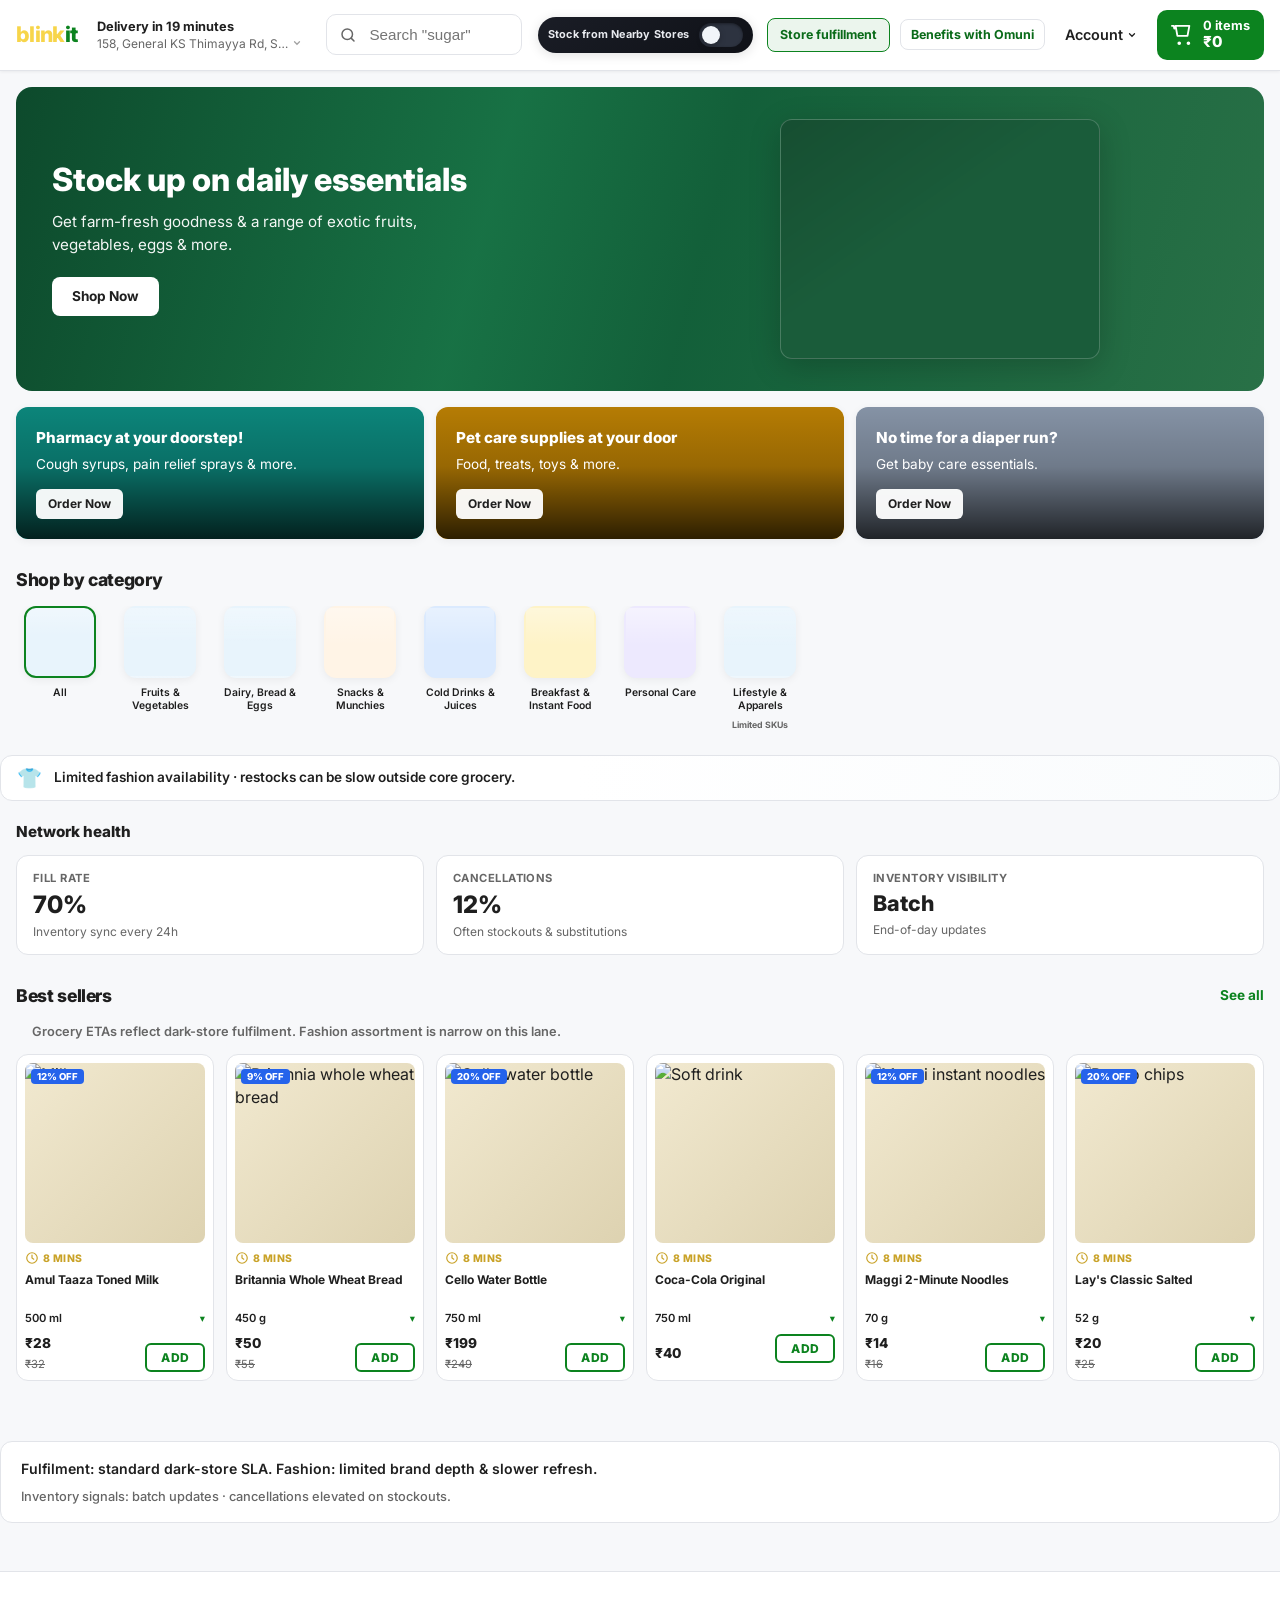
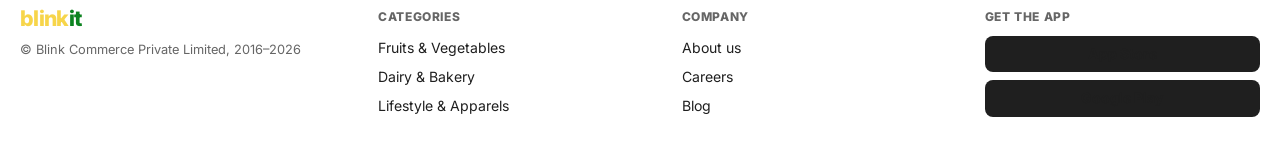
==== commit cfdcaa96: "added store fulfillment" ====
--- a/index.html
+++ b/index.html
@@ -39,6 +39,7 @@
             </span>
           </label>
         </div>
+        <a class="nav-fulfillment-cta" href="omuni-store/index.html" id="storeFulfillmentCta">Store fulfillment</a>
         <button
           type="button"
           class="nav-benefits"
@@ -129,11 +130,11 @@
           <span class="cat-tile__img cat-tile__img--care" aria-hidden="true"></span>
           <span class="cat-tile__label">Personal Care</span>
         </button>
-        <button type="button" class="cat-tile" data-category="apparel" role="tab" aria-selected="false">
+        <a href="lifestyle-apparels.html" class="cat-tile cat-tile--link">
           <span class="cat-tile__img cat-tile__img--apparel" aria-hidden="true"></span>
-          <span class="cat-tile__label">Apparels</span>
+          <span class="cat-tile__label">Lifestyle &amp; Apparels</span>
           <span class="cat-tile__meta" id="apparelTileMeta" aria-live="polite">Limited SKUs</span>
-        </button>
+        </a>
       </div>
     </section>
 
@@ -279,155 +280,6 @@
           </div>
         </article>
       </div>
-      <div class="product-row product-row--dense" id="gridApparel" data-grid="apparel" hidden>
-        <article class="product-card product-card--apparel" data-id="a-tee1" data-name="XYXX Regular Fit T-Shirt (Black)" data-price="422" data-mrp="499" data-off="15" data-mins="21" data-unit="1 pc" data-product-img="https://images.unsplash.com/photo-1521572163474-6864f9cf17ab?w=400&amp;h=533&amp;auto=format&amp;fit=crop&amp;q=80">
-          <div class="product-card__media">
-            <span class="product-card__badge">15% OFF</span>
-            <span class="product-card__ad">Ad</span>
-            <div class="product-card__img product-card__img--apparel">
-              <img class="product-card__photo" src="https://images.unsplash.com/photo-1521572163474-6864f9cf17ab?w=400&amp;h=533&amp;auto=format&amp;fit=crop&amp;q=80" alt="Black t-shirt" loading="lazy" decoding="async" width="400" height="533" />
-            </div>
-          </div>
-          <p class="product-card__time"><svg class="product-card__clock" width="14" height="14" viewBox="0 0 24 24" fill="none" aria-hidden="true"><circle cx="12" cy="12" r="9" stroke="currentColor" stroke-width="2"/><path d="M12 7v5l3 2" stroke="currentColor" stroke-width="2" stroke-linecap="round"/></svg> <span class="product-card__eta">21 MINS</span></p>
-          <h3 class="product-card__name">XYXX Regular Fit T-Shirt (Black)</h3>
-          <div class="product-card__variant">
-            <select class="size-select size-select--inline" data-size-select aria-label="Size">
-              <option value="S">1 pc · S</option>
-              <option value="M" selected>1 pc · M</option>
-              <option value="L">1 pc · L</option>
-              <option value="XL">1 pc · XL</option>
-            </select>
-            <span class="product-card__chev" aria-hidden="true">▾</span>
-          </div>
-          <div class="product-card__buy">
-            <div class="product-card__prices">
-              <span class="product-card__price">₹422</span>
-              <span class="product-card__mrp">₹499</span>
-            </div>
-            <div class="product-card__action" data-action-root></div>
-          </div>
-        </article>
-        <article class="product-card product-card--apparel" data-id="a-polo" data-name="Men's polo T-shirt" data-price="399" data-mrp="449" data-off="11" data-mins="19" data-unit="1 pc" data-product-img="https://images.unsplash.com/photo-1586790170083-2f9ceadc732d?w=400&amp;h=533&amp;auto=format&amp;fit=crop&amp;q=80">
-          <div class="product-card__media">
-            <span class="product-card__badge">11% OFF</span>
-            <div class="product-card__img product-card__img--apparel">
-              <img class="product-card__photo" src="https://images.unsplash.com/photo-1586790170083-2f9ceadc732d?w=400&amp;h=533&amp;auto=format&amp;fit=crop&amp;q=80" alt="Polo shirt" loading="lazy" decoding="async" width="400" height="533" />
-            </div>
-          </div>
-          <p class="product-card__time"><svg class="product-card__clock" width="14" height="14" viewBox="0 0 24 24" fill="none" aria-hidden="true"><circle cx="12" cy="12" r="9" stroke="currentColor" stroke-width="2"/><path d="M12 7v5l3 2" stroke="currentColor" stroke-width="2" stroke-linecap="round"/></svg> <span class="product-card__eta">19 MINS</span></p>
-          <h3 class="product-card__name">Men’s polo T-shirt</h3>
-          <div class="product-card__variant">
-            <select class="size-select size-select--inline" data-size-select aria-label="Size">
-              <option value="S">1 pc · S</option>
-              <option value="M">1 pc · M</option>
-              <option value="L" selected>1 pc · L</option>
-              <option value="XL">1 pc · XL</option>
-            </select>
-            <span class="product-card__chev" aria-hidden="true">▾</span>
-          </div>
-          <div class="product-card__buy">
-            <div class="product-card__prices">
-              <span class="product-card__price">₹399</span>
-              <span class="product-card__mrp">₹449</span>
-            </div>
-            <div class="product-card__action" data-action-root></div>
-          </div>
-        </article>
-        <article class="product-card product-card--apparel" data-id="a-socks" data-name="Ankle socks pack of 3" data-price="149" data-mrp="175" data-off="15" data-mins="20" data-unit="1 pack" data-product-img="https://images.unsplash.com/photo-1586350977771-b3b0abd50c82?w=400&amp;h=533&amp;auto=format&amp;fit=crop&amp;q=80">
-          <div class="product-card__media">
-            <span class="product-card__badge">15% OFF</span>
-            <div class="product-card__img product-card__img--apparel">
-              <img class="product-card__photo" src="https://images.unsplash.com/photo-1586350977771-b3b0abd50c82?w=400&amp;h=533&amp;auto=format&amp;fit=crop&amp;q=80" alt="Socks" loading="lazy" decoding="async" width="400" height="533" />
-            </div>
-          </div>
-          <p class="product-card__time"><svg class="product-card__clock" width="14" height="14" viewBox="0 0 24 24" fill="none" aria-hidden="true"><circle cx="12" cy="12" r="9" stroke="currentColor" stroke-width="2"/><path d="M12 7v5l3 2" stroke="currentColor" stroke-width="2" stroke-linecap="round"/></svg> <span class="product-card__eta">20 MINS</span></p>
-          <h3 class="product-card__name">Ankle socks · pack of 3</h3>
-          <div class="product-card__variant"><span class="product-card__unit">1 pack</span><span class="product-card__chev" aria-hidden="true">▾</span></div>
-          <div class="product-card__buy">
-            <div class="product-card__prices">
-              <span class="product-card__price">₹149</span>
-              <span class="product-card__mrp">₹175</span>
-            </div>
-            <div class="product-card__action" data-action-root></div>
-          </div>
-        </article>
-        <article class="product-card product-card--apparel" data-id="a-boxer" data-name="Men's boxer briefs pack of 2" data-price="249" data-mrp="289" data-mins="21" data-unit="1 pc" data-product-img="https://images.unsplash.com/photo-1620799140408-edc6dcb6d633?w=400&amp;h=533&amp;auto=format&amp;fit=crop&amp;q=80">
-          <div class="product-card__media">
-            <span class="product-card__badge">14% OFF</span>
-            <div class="product-card__img product-card__img--apparel">
-              <img class="product-card__photo" src="https://images.unsplash.com/photo-1620799140408-edc6dcb6d633?w=400&amp;h=533&amp;auto=format&amp;fit=crop&amp;q=80" alt="Folded clothing" loading="lazy" decoding="async" width="400" height="533" />
-            </div>
-          </div>
-          <p class="product-card__time"><svg class="product-card__clock" width="14" height="14" viewBox="0 0 24 24" fill="none" aria-hidden="true"><circle cx="12" cy="12" r="9" stroke="currentColor" stroke-width="2"/><path d="M12 7v5l3 2" stroke="currentColor" stroke-width="2" stroke-linecap="round"/></svg> <span class="product-card__eta">21 MINS</span></p>
-          <h3 class="product-card__name">Men’s boxer briefs · pack of 2</h3>
-          <div class="product-card__variant">
-            <select class="size-select size-select--inline" data-size-select aria-label="Size">
-              <option value="M">1 pc · M</option>
-              <option value="L" selected>1 pc · L</option>
-              <option value="XL">1 pc · XL</option>
-            </select>
-            <span class="product-card__chev" aria-hidden="true">▾</span>
-          </div>
-          <div class="product-card__buy">
-            <div class="product-card__prices">
-              <span class="product-card__price">₹249</span>
-              <span class="product-card__mrp">₹289</span>
-            </div>
-            <div class="product-card__action" data-action-root></div>
-          </div>
-        </article>
-        <article class="product-card product-card--apparel" data-id="a-hoodie" data-name="Boldfit Quick Dry Hoodie" data-price="389" data-mrp="499" data-off="22" data-mins="19" data-unit="1 pc" data-product-img="assets/product-boldfit-hoodie.jpg">
-          <div class="product-card__media">
-            <span class="product-card__badge">22% OFF</span>
-            <div class="product-card__img product-card__img--apparel">
-              <img class="product-card__photo" src="assets/product-boldfit-hoodie.jpg" alt="Boldfit quick dry hoodie" loading="lazy" decoding="async" width="400" height="533" />
-            </div>
-          </div>
-          <p class="product-card__time"><svg class="product-card__clock" width="14" height="14" viewBox="0 0 24 24" fill="none" aria-hidden="true"><circle cx="12" cy="12" r="9" stroke="currentColor" stroke-width="2"/><path d="M12 7v5l3 2" stroke="currentColor" stroke-width="2" stroke-linecap="round"/></svg> <span class="product-card__eta">19 MINS</span></p>
-          <h3 class="product-card__name">Boldfit Quick Dry Hoodie</h3>
-          <div class="product-card__variant">
-            <select class="size-select size-select--inline" data-size-select aria-label="Size">
-              <option value="M">1 pc · M</option>
-              <option value="L">1 pc · L</option>
-              <option value="XL" selected>1 pc · XL</option>
-            </select>
-            <span class="product-card__chev" aria-hidden="true">▾</span>
-          </div>
-          <div class="product-card__buy">
-            <div class="product-card__prices">
-              <span class="product-card__price">₹389</span>
-              <span class="product-card__mrp">₹499</span>
-            </div>
-            <div class="product-card__action" data-action-root></div>
-          </div>
-        </article>
-        <article class="product-card product-card--apparel" data-id="a-crop" data-name="Women's ribbed crop top" data-price="279" data-mrp="349" data-mins="20" data-unit="1 pc" data-product-img="https://images.unsplash.com/photo-1434389677669-e08b4cac3105?w=400&amp;h=533&amp;auto=format&amp;fit=crop&amp;q=80">
-          <div class="product-card__media">
-            <span class="product-card__badge">20% OFF</span>
-            <div class="product-card__img product-card__img--apparel">
-              <img class="product-card__photo" src="https://images.unsplash.com/photo-1434389677669-e08b4cac3105?w=400&amp;h=533&amp;auto=format&amp;fit=crop&amp;q=80" alt="Top" loading="lazy" decoding="async" width="400" height="533" />
-            </div>
-          </div>
-          <p class="product-card__time"><svg class="product-card__clock" width="14" height="14" viewBox="0 0 24 24" fill="none" aria-hidden="true"><circle cx="12" cy="12" r="9" stroke="currentColor" stroke-width="2"/><path d="M12 7v5l3 2" stroke="currentColor" stroke-width="2" stroke-linecap="round"/></svg> <span class="product-card__eta">20 MINS</span></p>
-          <h3 class="product-card__name">Women’s ribbed crop top</h3>
-          <div class="product-card__variant">
-            <select class="size-select size-select--inline" data-size-select aria-label="Size">
-              <option value="XS">1 pc · XS</option>
-              <option value="S" selected>1 pc · S</option>
-              <option value="M">1 pc · M</option>
-              <option value="L">1 pc · L</option>
-            </select>
-            <span class="product-card__chev" aria-hidden="true">▾</span>
-          </div>
-          <div class="product-card__buy">
-            <div class="product-card__prices">
-              <span class="product-card__price">₹279</span>
-              <span class="product-card__mrp">₹349</span>
-            </div>
-            <div class="product-card__action" data-action-root></div>
-          </div>
-        </article>
-      </div>
     </section>
     <section class="omuni-ops-strip" id="omuniSlideOps" aria-live="polite">
       <div class="omuni-ops-strip__inner">
@@ -448,7 +300,7 @@
         <ul>
           <li><a href="#">Fruits &amp; Vegetables</a></li>
           <li><a href="#">Dairy &amp; Bakery</a></li>
-          <li><a href="#">Apparels</a></li>
+          <li><a href="lifestyle-apparels.html">Lifestyle &amp; Apparels</a></li>
         </ul>
       </div>
       <div>
--- a/styles.css
+++ b/styles.css
@@ -451,6 +451,18 @@
   cursor: pointer;
 }
 
+a.cat-tile--link {
+  text-decoration: none;
+  color: inherit;
+  cursor: pointer;
+}
+
+a.cat-tile--link:focus-visible {
+  outline: 2px solid var(--green);
+  outline-offset: 3px;
+  border-radius: 14px;
+}
+
 .cat-tile__img {
   width: 72px;
   height: 72px;
@@ -539,6 +551,388 @@
 .cat-tile__img--apparel {
   background-image: linear-gradient(180deg, rgba(255, 255, 255, 0.25) 0%, transparent 55%),
     url("https://images.unsplash.com/photo-1521572163474-6864f9cf17ab?w=200&h=200&fit=crop&auto=format&q=80");
+}
+
+/* ----- Lifestyle & Apparels page ----- */
+.page-main--lifestyle {
+  padding-top: 0;
+  max-width: 1280px;
+  margin: 0 auto;
+}
+
+/* ----- Network Health (Lifestyle) ----- */
+.network-health {
+  margin: 0;
+  padding: 0;
+  border-bottom: 1px solid var(--border);
+  background: var(--bg);
+  scroll-margin-top: 88px;
+}
+
+.network-health__inner {
+  max-width: 1280px;
+  margin: 0 auto;
+  padding: 16px 16px 14px;
+}
+
+.network-health__header {
+  margin-bottom: 14px;
+}
+
+.network-health__title {
+  margin: 0 0 6px;
+  font-size: clamp(1rem, 2vw, 1.15rem);
+  font-weight: 800;
+  letter-spacing: -0.02em;
+  color: var(--text);
+}
+
+.network-health__mode {
+  margin: 0;
+  font-size: 0.8rem;
+  line-height: 1.45;
+  color: var(--muted);
+  max-width: 52rem;
+}
+
+.network-health__tabs {
+  display: flex;
+  flex-wrap: wrap;
+  gap: 8px;
+  margin-bottom: 12px;
+}
+
+.network-health__tab {
+  padding: 8px 14px;
+  border-radius: 999px;
+  border: 1px solid var(--border);
+  background: var(--bg-page);
+  font-family: inherit;
+  font-size: 0.78rem;
+  font-weight: 700;
+  color: var(--text);
+  cursor: pointer;
+  transition: background 0.15s ease, border-color 0.15s ease, color 0.15s ease;
+}
+
+.network-health__tab:hover {
+  border-color: rgba(12, 131, 31, 0.35);
+  color: var(--green);
+}
+
+.network-health__tab--active {
+  background: var(--green);
+  border-color: var(--green);
+  color: #fff;
+}
+
+.network-health__tab--active:hover {
+  color: #fff;
+  border-color: var(--green);
+}
+
+.network-health__panel {
+  margin: 0;
+}
+
+.network-health__cluster-label {
+  margin: 0 0 10px;
+  font-size: 0.72rem;
+  font-weight: 700;
+  text-transform: uppercase;
+  letter-spacing: 0.04em;
+  color: var(--muted);
+}
+
+.network-health__stats {
+  display: grid;
+  grid-template-columns: repeat(auto-fill, minmax(140px, 1fr));
+  gap: 10px;
+  margin: 0;
+  padding: 0;
+  list-style: none;
+}
+
+@media (min-width: 768px) {
+  .network-health__stats {
+    grid-template-columns: repeat(3, 1fr);
+  }
+}
+
+.network-health__stats--three {
+  grid-template-columns: 1fr;
+}
+
+@media (min-width: 640px) {
+  .network-health__stats--three {
+    grid-template-columns: repeat(3, minmax(0, 1fr));
+  }
+}
+
+.network-health__stat {
+  padding: 12px 14px;
+  border-radius: var(--radius-sm);
+  border: 1px solid var(--border);
+  background: var(--bg-page);
+}
+
+.network-health__stat-value {
+  display: block;
+  font-size: 1.15rem;
+  font-weight: 800;
+  letter-spacing: -0.02em;
+  color: var(--text);
+  line-height: 1.2;
+}
+
+.network-health__stat-bracket {
+  display: block;
+  margin-top: 4px;
+  font-size: 0.68rem;
+  font-weight: 500;
+  color: var(--muted);
+  line-height: 1.35;
+}
+
+.network-health__stat-label {
+  display: block;
+  margin-top: 4px;
+  font-size: 0.72rem;
+  font-weight: 600;
+  color: var(--muted);
+  line-height: 1.35;
+}
+
+.network-health__conversion {
+  padding: 14px 16px;
+  border-radius: var(--radius-sm);
+  border: 1px solid var(--border);
+  background: var(--bg-page);
+}
+
+.network-health__conversion--lift {
+  border-color: rgba(12, 131, 31, 0.35);
+  background: rgba(12, 131, 31, 0.06);
+}
+
+.network-health__conversion-kpi {
+  display: block;
+  font-size: 1.75rem;
+  font-weight: 800;
+  color: var(--green);
+  letter-spacing: -0.03em;
+}
+
+.network-health__conversion-desc {
+  margin: 8px 0 0;
+  font-size: 0.84rem;
+  line-height: 1.5;
+  color: var(--text);
+}
+
+.network-health__conversion-note {
+  margin: 10px 0 0;
+  font-size: 0.8rem;
+  color: var(--muted);
+  line-height: 1.45;
+}
+
+.u-visually-hidden {
+  position: absolute;
+  width: 1px;
+  height: 1px;
+  padding: 0;
+  margin: -1px;
+  overflow: hidden;
+  clip: rect(0, 0, 0, 0);
+  white-space: nowrap;
+  border: 0;
+}
+
+.lifestyle-filters {
+  position: relative;
+  z-index: 5;
+  padding: 0;
+  border-bottom: 1px solid var(--border);
+  background: var(--bg);
+}
+
+.lifestyle-filters__bar {
+  display: flex;
+  flex-wrap: nowrap;
+  align-items: center;
+  gap: 8px;
+  padding: 12px 16px;
+  overflow-x: auto;
+  overflow-y: visible;
+  -webkit-overflow-scrolling: touch;
+  scrollbar-width: thin;
+}
+
+@media (min-width: 900px) {
+  .lifestyle-filters__bar {
+    flex-wrap: nowrap;
+    justify-content: flex-start;
+    gap: 10px;
+    overflow-x: visible;
+    padding: 14px 20px;
+  }
+}
+
+.lifestyle-filters__bar::-webkit-scrollbar {
+  height: 4px;
+}
+
+.lifestyle-filters__bar::-webkit-scrollbar-thumb {
+  background: rgba(0, 0, 0, 0.12);
+  border-radius: 4px;
+}
+
+.lifestyle-filter-dd {
+  position: relative;
+  flex: 0 0 auto;
+}
+
+.lifestyle-filter-pill {
+  display: inline-flex;
+  align-items: center;
+  gap: 6px;
+  min-height: 40px;
+  padding: 0 14px;
+  border-radius: 10px;
+  border: 1px solid var(--border);
+  background: var(--bg);
+  font-family: inherit;
+  font-size: 0.8125rem;
+  font-weight: 600;
+  color: var(--text);
+  cursor: pointer;
+  white-space: nowrap;
+  transition: border-color 0.15s ease, box-shadow 0.15s ease, background 0.15s ease;
+}
+
+.lifestyle-filter-pill:hover {
+  border-color: rgba(0, 0, 0, 0.18);
+  background: #fafbfc;
+}
+
+.lifestyle-filter-pill--dirty {
+  border-color: rgba(12, 131, 31, 0.45);
+  background: rgba(12, 131, 31, 0.06);
+}
+
+.lifestyle-filter-pill[aria-expanded="true"] {
+  border-color: rgba(12, 131, 31, 0.55);
+  box-shadow: 0 0 0 1px rgba(12, 131, 31, 0.2);
+}
+
+.lifestyle-filter-pill__icon {
+  flex-shrink: 0;
+  opacity: 0.85;
+}
+
+.lifestyle-filter-pill__chevron {
+  flex-shrink: 0;
+  opacity: 0.55;
+  margin-left: 2px;
+}
+
+.lifestyle-filter-panel {
+  position: absolute;
+  top: calc(100% + 6px);
+  left: 0;
+  z-index: 30;
+  min-width: 200px;
+  max-width: min(92vw, 320px);
+  max-height: min(70vh, 360px);
+  overflow-x: hidden;
+  overflow-y: auto;
+  padding: 6px;
+  margin: 0;
+  list-style: none;
+  background: var(--bg);
+  border: 1px solid var(--border);
+  border-radius: 12px;
+  box-shadow: var(--shadow-card);
+}
+
+.lifestyle-filter-panel--wide {
+  min-width: 240px;
+  max-width: min(92vw, 340px);
+}
+
+.lifestyle-filter-option {
+  display: block;
+  width: 100%;
+  padding: 10px 12px;
+  margin: 0;
+  border: none;
+  border-radius: 8px;
+  background: transparent;
+  font: inherit;
+  font-size: 0.8125rem;
+  font-weight: 500;
+  color: var(--text);
+  text-align: left;
+  cursor: pointer;
+  transition: background 0.12s ease;
+}
+
+.lifestyle-filter-option:hover {
+  background: var(--bg-page);
+}
+
+.lifestyle-filter-option--active {
+  background: rgba(12, 131, 31, 0.1);
+  color: var(--green);
+  font-weight: 700;
+}
+
+.brand-chip {
+  flex: 0 0 auto;
+  padding: 8px 16px;
+  border-radius: 999px;
+  border: 1px solid var(--border);
+  background: var(--bg-page);
+  font-size: 0.72rem;
+  font-weight: 700;
+  color: var(--text);
+  cursor: pointer;
+  white-space: nowrap;
+  transition: background 0.2s ease, border-color 0.2s ease, color 0.2s ease;
+}
+
+.brand-chip:hover {
+  border-color: rgba(12, 131, 31, 0.45);
+  color: var(--green);
+}
+
+.brand-chip--active {
+  background: var(--green);
+  border-color: var(--green);
+  color: #fff;
+}
+
+.brand-chip--active:hover {
+  color: #fff;
+  border-color: var(--green);
+}
+
+.products--lifestyle {
+  margin-top: 12px;
+}
+
+.products__head--lifestyle {
+  margin-bottom: 4px;
+}
+
+.lifestyle-page-title {
+  font-size: clamp(1.05rem, 2.5vw, 1.25rem);
+  font-weight: 800;
+  letter-spacing: -0.02em;
+  color: var(--text);
+  margin: 0;
+  padding: 4px 4px 12px;
 }
 
 .search-results-title {
@@ -2090,6 +2484,29 @@
   text-shadow: 0 0 12px rgba(34, 197, 94, 0.35);
 }
 
+.product-card--out-of-stock .product-card__media {
+  opacity: 0.5;
+}
+
+.product-card--out-of-stock .product-card__time {
+  display: none;
+}
+
+.product-card--out-of-stock .product-card__name,
+.product-card--out-of-stock .product-card__prices {
+  opacity: 0.85;
+}
+
+.add-btn--oos {
+  width: 100%;
+  cursor: not-allowed;
+  border: 1px dashed var(--border);
+  background: #f3f4f6;
+  color: var(--muted);
+  font-weight: 700;
+  font-size: 0.7rem;
+}
+
 .omuni-ops-strip {
   max-width: 1280px;
   margin: 28px auto 0;
@@ -2126,6 +2543,46 @@
 
 body.omuni-on .omuni-ops-strip__line {
   color: #14532d;
+}
+
+/* ----- Store fulfillment (header CTA) ----- */
+.nav-fulfillment-cta {
+  display: inline-flex;
+  align-items: center;
+  justify-content: center;
+  gap: 4px;
+  border: 1px solid var(--green);
+  background: rgba(12, 131, 31, 0.08);
+  font-weight: 700;
+  font-size: 0.78rem;
+  color: var(--green-dark);
+  padding: 7px 12px;
+  border-radius: var(--radius-sm);
+  white-space: nowrap;
+  text-decoration: none;
+  transition: background 0.2s ease, border-color 0.2s ease, box-shadow 0.2s ease;
+}
+
+.nav-fulfillment-cta:hover {
+  background: rgba(12, 131, 31, 0.14);
+  border-color: var(--green-dark);
+  box-shadow: 0 1px 4px rgba(12, 131, 31, 0.15);
+}
+
+@media (max-width: 900px) {
+  .nav-fulfillment-cta {
+    font-size: 0.72rem;
+    padding: 6px 9px;
+  }
+}
+
+@media (max-width: 640px) {
+  .nav-fulfillment-cta {
+    max-width: 96px;
+    white-space: normal;
+    line-height: 1.2;
+    text-align: center;
+  }
 }
 
 /* ----- Benefits with Omuni (full-screen slide s10) ----- */
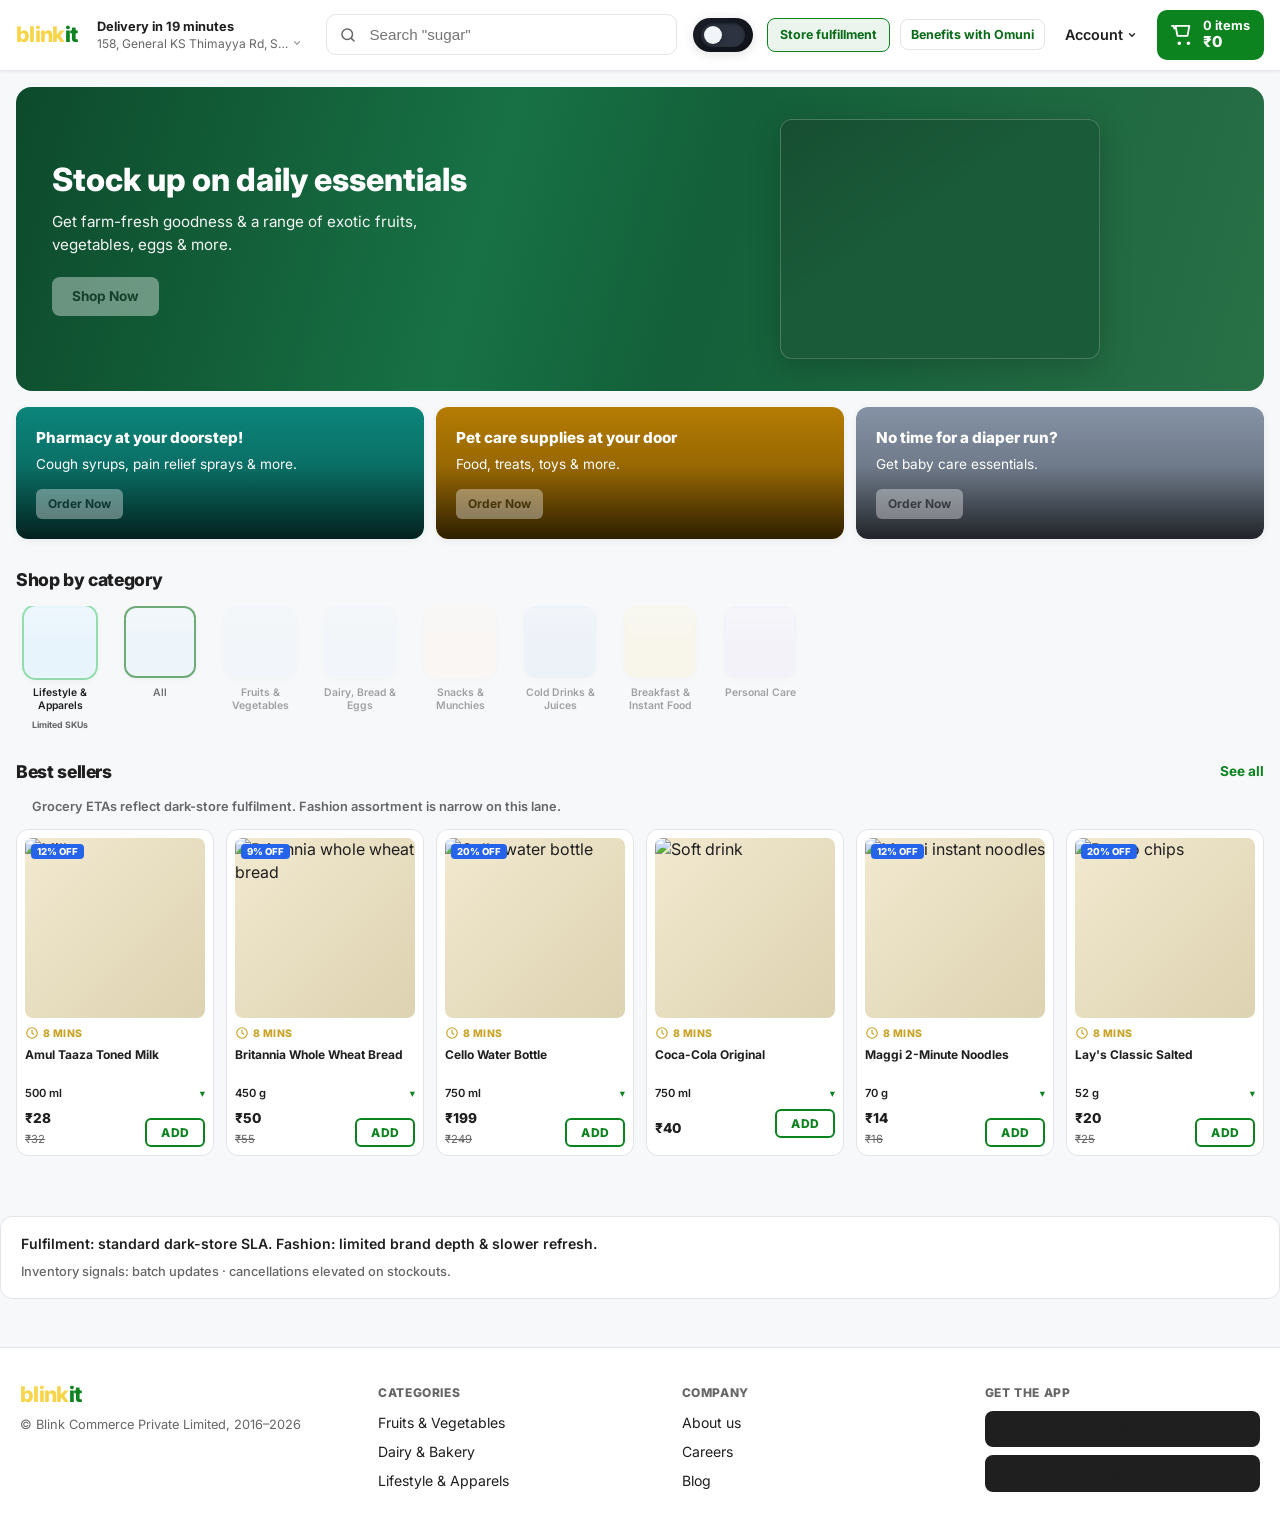
==== commit 0f4c0097: "fixed suggestions by mehul" ====
--- a/index.html
+++ b/index.html
@@ -30,9 +30,8 @@
         </div>
       </div>
       <nav class="header__nav">
-        <div class="omuni-toggle-wrap" id="omuniToggleWrap">
-          <label class="omuni-toggle-label" for="omuniToggle">
-            <span class="omuni-toggle__text">Stock from Nearby Stores</span>
+        <div class="omuni-toggle-wrap omuni-toggle-wrap--solo" id="omuniToggleWrap">
+          <label class="omuni-toggle-label omuni-toggle-label--solo" for="omuniToggle">
             <span class="omuni-toggle">
               <input type="checkbox" id="omuniToggle" class="omuni-toggle__input" aria-label="Enable stock from nearby stores" />
               <span class="omuni-toggle__slider" aria-hidden="true"></span>
@@ -49,7 +48,32 @@
         >
           Benefits with Omuni
         </button>
-        <button type="button" class="nav-account">Account <svg width="10" height="10" viewBox="0 0 12 12" fill="none" aria-hidden="true"><path d="M3 4.5L6 7.5L9 4.5" stroke="currentColor" stroke-width="1.5" stroke-linecap="round"/></svg></button>
+        <div class="nav-account-wrap" id="navAccountWrap">
+          <button type="button" class="nav-account" id="navAccountBtn" aria-expanded="false" aria-haspopup="true" aria-controls="navAccountDropdown">
+            Account <svg width="10" height="10" viewBox="0 0 12 12" fill="none" aria-hidden="true"><path d="M3 4.5L6 7.5L9 4.5" stroke="currentColor" stroke-width="1.5" stroke-linecap="round"/></svg>
+          </button>
+          <div class="nav-account-dropdown" id="navAccountDropdown" role="menu" hidden>
+            <div class="nav-account-dropdown__header">
+              <strong class="nav-account-dropdown__title">My Account</strong>
+              <span class="nav-account-dropdown__phone">9453859632</span>
+            </div>
+            <ul class="nav-account-dropdown__list">
+              <li role="none"><a href="orders.html" class="nav-account-dropdown__link" role="menuitem">My Orders</a></li>
+              <li role="none"><a href="#" class="nav-account-dropdown__link" role="menuitem">Saved Addresses</a></li>
+              <li role="none"><a href="#" class="nav-account-dropdown__link" role="menuitem">My Prescriptions</a></li>
+              <li role="none"><a href="#" class="nav-account-dropdown__link" role="menuitem">E-Gift Cards</a></li>
+              <li role="none"><a href="#" class="nav-account-dropdown__link" role="menuitem">FAQ&apos;s</a></li>
+              <li role="none"><a href="#" class="nav-account-dropdown__link" role="menuitem">Account Privacy</a></li>
+              <li role="none"><a href="#" class="nav-account-dropdown__link nav-account-dropdown__link--logout" role="menuitem">Log Out</a></li>
+            </ul>
+            <div class="nav-account-dropdown__footer">
+              <div class="nav-account-dropdown__qr" aria-hidden="true">
+                <svg viewBox="0 0 80 80" width="80" height="80" xmlns="http://www.w3.org/2000/svg"><rect fill="#fff" width="80" height="80"/><path fill="#1a1a1a" d="M8 8h20v20H8V8zm4 4h12v12H12V12zm4 4h4v4h-4v-4zm28-16h20v20H36V8zm4 4h12v12H40V12zm4 4h4v4h-4v-4zM8 36h20v20H8V36zm4 4h12v12H12V40zm4 4h4v4h-4v-4zm16-28h4v4h-4v-4zm8 0h4v4h-4v-4zm4 4h4v4h-4v-4zm-8 4h4v4h-4v-4zm8 0h4v4h-4v-4zm4 4h4v4h-4v-4zm-20 8h4v4h-4v-4zm8 0h4v4h-4v-4zm4 4h4v4h-4v-4zm8-8h4v4h-4v-4zm4 4h4v4h-4v-4zm-8 4h4v4h-4v-4zm8 4h4v4h-4v-4zm4 4h4v4h-4v-4zm-36 8h4v4h-4v-4zm8 0h4v4h-4v-4zm4 4h4v4h-4v-4zm8-8h4v4h-4v-4zm4 4h4v4h-4v-4zm8 0h4v4h-4v-4zm4 4h4v4h-4v-4zm-28 8h4v4h-4v-4zm8 0h4v4h-4v-4zm4 4h4v4h-4v-4zm8-8h4v4h-4v-4zm4 4h4v4h-4v-4zm8 0h4v4h-4v-4zm4 4h4v4h-4v-4zm-36 8h4v4h-4v-4zm8 0h4v4h-4v-4zm4 4h4v4h-4v-4zm8-8h4v4h-4v-4zm4 4h4v4h-4v-4zm8 0h4v4h-4v-4zm4 4h4v4h-4v-4zm-28 8h4v4h-4v-4zm8 0h4v4h-4v-4zm4 4h4v4h-4v-4zm8-8h4v4h-4v-4zm4 4h4v4h-4v-4zm8 0h4v4h-4v-4zm4 4h4v4h-4v-4zm-36 8h4v4h-4v-4zm8 0h4v4h-4v-4zm4 4h4v4h-4v-4zm8-8h4v4h-4v-4zm4 4h4v4h-4v-4zm8 0h4v4h-4v-4zm4 4h4v4h-4v-4zm-28 8h4v4h-4v-4zm8 0h4v4h-4v-4zm4 4h4v4h-4v-4zm8-8h4v4h-4v-4zm4 4h4v4h-4v-4zm8 0h4v4h-4v-4zm4 4h4v4h-4v-4z"/></svg>
+              </div>
+              <p class="nav-account-dropdown__promo">Simple way to get groceries <strong>at your doorstep</strong>. Scan the QR code and download blinkit app.</p>
+            </div>
+          </div>
+        </div>
         <button type="button" class="nav-cart" id="cartToggle" aria-expanded="false" aria-controls="cartDrawer">
           <svg class="nav-cart__icon" width="22" height="22" viewBox="0 0 24 24" fill="none" aria-hidden="true"><path d="M9 22a1 1 0 100-2 1 1 0 000 2zm10 0a1 1 0 100-2 1 1 0 000 2zM1 2h2l.6 3M5 2h15l-2 11H7L5 2z" stroke="currentColor" stroke-width="2" stroke-linecap="round" stroke-linejoin="round"/></svg>
           <span class="nav-cart__text">
@@ -102,65 +126,39 @@
     <section class="categories">
       <h2 class="section-title">Shop by category</h2>
       <div class="category-tiles" id="categoryStrip" role="tablist" aria-label="Shop by category">
-        <button type="button" class="cat-tile cat-tile--active" data-category="all" role="tab" aria-selected="true">
-          <span class="cat-tile__img cat-tile__img--all" aria-hidden="true"></span>
-          <span class="cat-tile__label">All</span>
-        </button>
-        <button type="button" class="cat-tile" data-category="fruit" role="tab" aria-selected="false">
-          <span class="cat-tile__img cat-tile__img--fruit" aria-hidden="true"></span>
-          <span class="cat-tile__label">Fruits &amp; Vegetables</span>
-        </button>
-        <button type="button" class="cat-tile" data-category="dairy" role="tab" aria-selected="false">
-          <span class="cat-tile__img cat-tile__img--dairy" aria-hidden="true"></span>
-          <span class="cat-tile__label">Dairy, Bread &amp; Eggs</span>
-        </button>
-        <button type="button" class="cat-tile" data-category="snacks" role="tab" aria-selected="false">
-          <span class="cat-tile__img cat-tile__img--snacks" aria-hidden="true"></span>
-          <span class="cat-tile__label">Snacks &amp; Munchies</span>
-        </button>
-        <button type="button" class="cat-tile" data-category="beverages" role="tab" aria-selected="false">
-          <span class="cat-tile__img cat-tile__img--drinks" aria-hidden="true"></span>
-          <span class="cat-tile__label">Cold Drinks &amp; Juices</span>
-        </button>
-        <button type="button" class="cat-tile" data-category="instant" role="tab" aria-selected="false">
-          <span class="cat-tile__img cat-tile__img--instant" aria-hidden="true"></span>
-          <span class="cat-tile__label">Breakfast &amp; Instant Food</span>
-        </button>
-        <button type="button" class="cat-tile" data-category="personal" role="tab" aria-selected="false">
-          <span class="cat-tile__img cat-tile__img--care" aria-hidden="true"></span>
-          <span class="cat-tile__label">Personal Care</span>
-        </button>
-        <a href="lifestyle-apparels.html" class="cat-tile cat-tile--link">
+        <a href="lifestyle-apparels.html" class="cat-tile cat-tile--link cat-tile--lifestyle">
           <span class="cat-tile__img cat-tile__img--apparel" aria-hidden="true"></span>
           <span class="cat-tile__label">Lifestyle &amp; Apparels</span>
           <span class="cat-tile__meta" id="apparelTileMeta" aria-live="polite">Limited SKUs</span>
         </a>
-      </div>
-    </section>
-
-    <div class="fashion-catalog-banner" id="omuniSlideCatalog" role="status" aria-live="polite">
-      <span class="fashion-catalog-banner__icon" aria-hidden="true">👕</span>
-      <p class="fashion-catalog-banner__text" id="fashionCatalogText">Limited fashion availability · restocks can be slow outside core grocery.</p>
-    </div>
-
-    <section class="omuni-metrics" id="omuniSlideMetrics" aria-labelledby="omuniMetricsHeading">
-      <h2 class="omuni-metrics__heading" id="omuniMetricsHeading">Network health</h2>
-      <div class="omuni-metrics__grid">
-        <div class="omuni-metric" id="metricFillCard">
-          <span class="omuni-metric__label">Fill rate</span>
-          <span class="omuni-metric__value" id="metricFillValue">70%</span>
-          <span class="omuni-metric__hint" id="metricFillHint">Inventory sync every 24h</span>
-        </div>
-        <div class="omuni-metric" id="metricCancelCard">
-          <span class="omuni-metric__label">Cancellations</span>
-          <span class="omuni-metric__value" id="metricCancelValue">12%</span>
-          <span class="omuni-metric__hint" id="metricCancelHint">Often stockouts &amp; substitutions</span>
-        </div>
-        <div class="omuni-metric" id="metricVisCard">
-          <span class="omuni-metric__label">Inventory visibility</span>
-          <span class="omuni-metric__value omuni-metric__value--text" id="metricVisValue">Batch</span>
-          <span class="omuni-metric__hint" id="metricVisHint">End-of-day updates</span>
-        </div>
+        <button type="button" class="cat-tile cat-tile--active" data-category="all" role="tab" aria-selected="true">
+          <span class="cat-tile__img cat-tile__img--all" aria-hidden="true"></span>
+          <span class="cat-tile__label">All</span>
+        </button>
+        <button type="button" class="cat-tile" data-category="fruit" role="tab" aria-selected="false">
+          <span class="cat-tile__img cat-tile__img--fruit" aria-hidden="true"></span>
+          <span class="cat-tile__label">Fruits &amp; Vegetables</span>
+        </button>
+        <button type="button" class="cat-tile" data-category="dairy" role="tab" aria-selected="false">
+          <span class="cat-tile__img cat-tile__img--dairy" aria-hidden="true"></span>
+          <span class="cat-tile__label">Dairy, Bread &amp; Eggs</span>
+        </button>
+        <button type="button" class="cat-tile" data-category="snacks" role="tab" aria-selected="false">
+          <span class="cat-tile__img cat-tile__img--snacks" aria-hidden="true"></span>
+          <span class="cat-tile__label">Snacks &amp; Munchies</span>
+        </button>
+        <button type="button" class="cat-tile" data-category="beverages" role="tab" aria-selected="false">
+          <span class="cat-tile__img cat-tile__img--drinks" aria-hidden="true"></span>
+          <span class="cat-tile__label">Cold Drinks &amp; Juices</span>
+        </button>
+        <button type="button" class="cat-tile" data-category="instant" role="tab" aria-selected="false">
+          <span class="cat-tile__img cat-tile__img--instant" aria-hidden="true"></span>
+          <span class="cat-tile__label">Breakfast &amp; Instant Food</span>
+        </button>
+        <button type="button" class="cat-tile" data-category="personal" role="tab" aria-selected="false">
+          <span class="cat-tile__img cat-tile__img--care" aria-hidden="true"></span>
+          <span class="cat-tile__label">Personal Care</span>
+        </button>
       </div>
     </section>
 
@@ -551,9 +549,39 @@
           <strong>Cancellation Policy</strong>
           <p>Orders cannot be cancelled once packed for delivery. In case of unexpected delays, a refund will be provided, if applicable.</p>
         </div>
-        <p class="modal__hint checkout-hint">Delivery address</p>
         <form id="checkoutForm" class="checkout-form">
-          <div class="checkout-form__grid">
+          <div class="checkout-saved-address" id="checkoutSavedAddressBlock">
+            <p class="modal__hint checkout-hint checkout-hint--saved">Delivery address</p>
+            <div class="checkout-saved-address__card">
+              <span class="checkout-saved-address__pin" aria-hidden="true">📍</span>
+              <div class="checkout-saved-address__body">
+                <strong>Delivering to Home</strong>
+                <p>158, General KS Thimayya Rd, Bengaluru — 560025</p>
+              </div>
+            </div>
+          </div>
+          <p class="modal__hint checkout-hint" id="checkoutPaymentHint">Payment</p>
+          <div class="checkout-payment" id="checkoutPaymentBlock" role="radiogroup" aria-labelledby="checkoutPaymentHint">
+            <label class="checkout-payment__opt">
+              <input type="radio" name="paymentMode" value="upi" checked />
+              <span>UPI</span>
+            </label>
+            <label class="checkout-payment__opt">
+              <input type="radio" name="paymentMode" value="card" />
+              <span>Credit or debit card</span>
+            </label>
+            <label class="checkout-payment__opt">
+              <input type="radio" name="paymentMode" value="wallet" />
+              <span>PhonePe / Paytm</span>
+            </label>
+            <label class="checkout-payment__opt">
+              <input type="radio" name="paymentMode" value="cod" />
+              <span>Cash on delivery</span>
+            </label>
+          </div>
+          <div id="checkoutAddressFields" hidden>
+            <p class="modal__hint checkout-hint">Add delivery address</p>
+            <div class="checkout-form__grid">
             <label class="field">
               <span class="field__label">Full name</span>
               <input type="text" name="fullName" class="modal__input field__input" required autocomplete="name" placeholder="As per ID" />
@@ -582,13 +610,14 @@
               <span class="field__label">PIN code</span>
               <input type="text" name="pincode" class="modal__input field__input" required inputmode="numeric" pattern="[0-9]{6}" maxlength="6" placeholder="560025" />
             </label>
+            </div>
           </div>
           <div class="checkout-form__order" id="checkoutOrderSummary"></div>
         </form>
         </div>
         <div class="checkout-success" id="checkoutSuccess" hidden>
           <p class="checkout-success__title">Order placed</p>
-          <p class="checkout-success__text">We’ll deliver to the address you entered. Demo only — no real order.</p>
+          <p class="checkout-success__text">We’ll deliver to your saved address. Demo only — no real order.</p>
           <button type="button" class="btn btn--green btn--block" id="checkoutDone">Done</button>
         </div>
       </div>
@@ -597,12 +626,13 @@
           <span class="checkout-sticky__price" id="checkoutStickyTotal">₹0</span>
           <span class="checkout-sticky__label">TOTAL</span>
         </div>
-        <button type="submit" form="checkoutForm" class="checkout-sticky__btn" id="placeOrderBtn">Proceed <span aria-hidden="true">›</span></button>
+        <button type="submit" form="checkoutForm" class="checkout-sticky__btn" id="placeOrderBtn">Pay now <span aria-hidden="true">›</span></button>
       </div>
     </div>
   </div>
 
   <script src="omuni.js"></script>
+  <script src="blinkit-omuni-sync.js"></script>
   <script src="app.js"></script>
 </body>
 </html>
--- a/styles.css
+++ b/styles.css
@@ -198,8 +198,130 @@
   border-radius: var(--radius-sm);
 }
 
+.nav-account svg {
+  flex-shrink: 0;
+  transition: transform 0.2s ease;
+}
+
 .nav-account:hover {
   background: var(--bg-page);
+}
+
+.nav-account-wrap {
+  position: relative;
+  flex-shrink: 0;
+}
+
+.nav-account-wrap--open .nav-account {
+  background: var(--bg-page);
+}
+
+.nav-account-wrap--open .nav-account svg {
+  transform: rotate(180deg);
+}
+
+.nav-account-dropdown {
+  position: absolute;
+  top: calc(100% + 6px);
+  right: 0;
+  z-index: 300;
+  min-width: min(300px, calc(100vw - 24px));
+  max-width: 320px;
+  padding: 0;
+  margin: 0;
+  background: #fff;
+  border: 1px solid #e8e8e8;
+  border-radius: 10px;
+  box-shadow: 0 12px 40px rgba(0, 0, 0, 0.12), 0 2px 8px rgba(0, 0, 0, 0.06);
+  text-align: left;
+}
+
+.nav-account-dropdown__header {
+  padding: 14px 16px 12px;
+  border-bottom: 1px solid #f0f0f0;
+}
+
+.nav-account-dropdown__title {
+  display: block;
+  font-size: 1rem;
+  font-weight: 800;
+  color: var(--text);
+  margin-bottom: 4px;
+}
+
+.nav-account-dropdown__phone {
+  font-size: 0.8rem;
+  color: var(--muted);
+  font-weight: 500;
+}
+
+.nav-account-dropdown__list {
+  list-style: none;
+  margin: 0;
+  padding: 8px 0;
+}
+
+.nav-account-dropdown__list li {
+  margin: 0;
+}
+
+.nav-account-dropdown__link {
+  display: block;
+  padding: 10px 16px;
+  font-size: 0.88rem;
+  font-weight: 500;
+  color: #555;
+  text-decoration: none;
+  transition: background 0.12s ease;
+}
+
+.nav-account-dropdown__link:hover {
+  background: #f7f7f7;
+  color: var(--text);
+}
+
+.nav-account-dropdown__link--logout {
+  color: var(--text);
+  font-weight: 600;
+  padding-top: 12px;
+  margin-top: 4px;
+  border-top: 1px solid #f0f0f0;
+}
+
+.nav-account-dropdown__footer {
+  display: flex;
+  gap: 12px;
+  align-items: flex-start;
+  padding: 12px 14px 14px;
+  border-top: 1px solid #f0f0f0;
+  background: #fafafa;
+  border-radius: 0 0 10px 10px;
+}
+
+.nav-account-dropdown__qr {
+  flex-shrink: 0;
+  line-height: 0;
+  border: 1px solid #eee;
+  border-radius: 4px;
+  overflow: hidden;
+}
+
+.nav-account-dropdown__qr svg {
+  display: block;
+  width: 72px;
+  height: auto;
+}
+
+.nav-account-dropdown__promo {
+  margin: 0;
+  font-size: 0.72rem;
+  line-height: 1.45;
+  color: #666;
+}
+
+.nav-account-dropdown__promo strong {
+  color: var(--text);
+  font-weight: 700;
 }
 
 .nav-cart {
@@ -307,6 +429,8 @@
   font-weight: 700;
   font-size: 0.85rem;
   border-radius: 8px;
+  opacity: 0.38;
+  transition: opacity 0.2s ease;
 }
 
 .hero-banner__art {
@@ -393,6 +517,8 @@
   font-weight: 700;
   font-size: 0.75rem;
   width: fit-content;
+  opacity: 0.38;
+  transition: opacity 0.2s ease;
 }
 
 .promo-tile--pharma {
@@ -438,6 +564,24 @@
   scrollbar-width: thin;
 }
 
+/* Lifestyle & Apparels first — other category tiles are de-emphasized */
+.category-tiles > .cat-tile:not(.cat-tile--link) {
+  opacity: 0.4;
+  filter: grayscale(35%);
+  transition: opacity 0.22s ease, filter 0.22s ease;
+}
+
+.category-tiles > .cat-tile:not(.cat-tile--link):hover,
+.category-tiles > .cat-tile:not(.cat-tile--link):focus-visible {
+  opacity: 0.78;
+  filter: grayscale(10%);
+}
+
+.category-tiles > .cat-tile.cat-tile--active:not(.cat-tile--link) {
+  opacity: 0.62;
+  filter: grayscale(18%);
+}
+
 .cat-tile {
   flex: 0 0 auto;
   width: 88px;
@@ -455,6 +599,12 @@
   text-decoration: none;
   color: inherit;
   cursor: pointer;
+  opacity: 1;
+  filter: none;
+}
+
+a.cat-tile--link.cat-tile--lifestyle .cat-tile__img {
+  box-shadow: var(--shadow-card), 0 0 0 2px rgba(34, 197, 94, 0.45);
 }
 
 a.cat-tile--link:focus-visible {
@@ -579,6 +729,31 @@
   margin-bottom: 14px;
 }
 
+.network-health__header--with-omuni-toggle {
+  display: flex;
+  flex-direction: column;
+  gap: 8px;
+}
+
+.network-health__title-row {
+  display: flex;
+  align-items: center;
+  justify-content: space-between;
+  gap: 10px 16px;
+  width: 100%;
+}
+
+.network-health__title-row .network-health__title {
+  margin: 0;
+  flex: 0 1 auto;
+  min-width: 0;
+}
+
+.network-health__header--with-omuni-toggle .network-health__mode {
+  margin: 0;
+  max-width: none;
+}
+
 .network-health__title {
   margin: 0 0 6px;
   font-size: clamp(1rem, 2vw, 1.15rem);
@@ -587,12 +762,39 @@
   color: var(--text);
 }
 
+.network-health__title-hint {
+  display: inline;
+  font-weight: 600;
+  font-size: 0.78em;
+  color: var(--muted);
+  letter-spacing: 0;
+  white-space: normal;
+}
+
 .network-health__mode {
   margin: 0;
   font-size: 0.8rem;
   line-height: 1.45;
   color: var(--muted);
   max-width: 52rem;
+}
+
+/* Omuni toggle — flush right beside “Network Health” title */
+.omuni-toggle-wrap--network-health {
+  margin: 0 0 0 auto;
+  flex-shrink: 0;
+}
+
+@media (max-width: 520px) {
+  .network-health__title-row {
+    flex-wrap: wrap;
+    align-items: center;
+    gap: 8px;
+  }
+
+  .omuni-toggle-wrap--network-health {
+    margin-left: auto;
+  }
 }
 
 .network-health__tabs {
@@ -1756,6 +1958,78 @@
   color: var(--text) !important;
 }
 
+.checkout-hint--saved {
+  margin-bottom: 8px !important;
+}
+
+.checkout-saved-address {
+  margin-bottom: 4px;
+}
+
+.checkout-saved-address__card {
+  display: flex;
+  gap: 12px;
+  align-items: flex-start;
+  padding: 12px 14px;
+  background: var(--bg-page);
+  border: 1px solid var(--border);
+  border-radius: var(--radius-sm);
+  font-size: 0.88rem;
+}
+
+.checkout-saved-address__pin {
+  font-size: 1.1rem;
+  line-height: 1;
+}
+
+.checkout-saved-address__body {
+  min-width: 0;
+}
+
+.checkout-saved-address__body strong {
+  display: block;
+  margin-bottom: 4px;
+  font-size: 0.9rem;
+}
+
+.checkout-saved-address__body p {
+  margin: 0;
+  color: var(--muted);
+  line-height: 1.45;
+}
+
+.checkout-payment {
+  display: flex;
+  flex-direction: column;
+  gap: 8px;
+  margin-bottom: 16px;
+}
+
+.checkout-payment__opt {
+  display: flex;
+  align-items: center;
+  gap: 12px;
+  margin: 0;
+  padding: 12px 14px;
+  border: 1px solid var(--border);
+  border-radius: var(--radius-sm);
+  cursor: pointer;
+  font-size: 0.88rem;
+  font-weight: 600;
+  transition: border-color 0.15s ease, background 0.15s ease;
+}
+
+.checkout-payment__opt:hover {
+  border-color: #b8b8b8;
+}
+
+.checkout-payment__opt input {
+  width: 18px;
+  height: 18px;
+  accent-color: var(--green);
+  flex-shrink: 0;
+}
+
 .checkout-form__grid {
   display: grid;
   grid-template-columns: 1fr 1fr;
@@ -2238,9 +2512,6 @@
     grid-template-columns: 1fr;
   }
 
-  .nav-account {
-    display: none;
-  }
 }
 
 /* ----- Omuni toggle & before/after (inline in header nav) ----- */
@@ -2268,26 +2539,12 @@
   margin: 0;
 }
 
-.omuni-toggle__text {
-  font-size: 0.68rem;
-  font-weight: 700;
-  letter-spacing: 0.02em;
-  color: #e8eaef;
-  white-space: nowrap;
-}
-
-@media (max-width: 520px) {
-  .omuni-toggle__text {
-    font-size: 0.58rem;
-    white-space: normal;
-    max-width: 10rem;
-    line-height: 1.15;
-    text-align: left;
-  }
-
-  .omuni-toggle-wrap {
-    padding: 5px 8px;
-  }
+.omuni-toggle-label--solo {
+  gap: 0;
+}
+
+.omuni-toggle-wrap--solo {
+  padding: 5px 8px;
 }
 
 .omuni-toggle {
@@ -2341,120 +2598,6 @@
   outline-offset: 2px;
 }
 
-.fashion-catalog-banner {
-  max-width: 1280px;
-  margin: 16px auto 0;
-  padding: 12px 16px;
-  display: flex;
-  align-items: flex-start;
-  gap: 12px;
-  border-radius: var(--radius);
-  border: 1px solid var(--border);
-  transition: border-color 0.35s ease, box-shadow 0.35s ease;
-  background-color: var(--bg);
-  background-image: linear-gradient(95deg, rgba(255, 255, 255, 0.94) 0%, rgba(255, 255, 255, 0.88) 45%, rgba(247, 250, 252, 0.75) 100%),
-    url("https://images.unsplash.com/photo-1441986300917-64674bd600d8?w=1200&h=280&fit=crop&auto=format&q=80");
-  background-size: cover;
-  background-position: right center;
-}
-
-.fashion-catalog-banner--omuni {
-  border-color: rgba(12, 131, 31, 0.45);
-  box-shadow: 0 0 0 1px rgba(74, 222, 128, 0.2), 0 8px 32px rgba(12, 131, 31, 0.12);
-}
-
-.fashion-catalog-banner__icon {
-  font-size: 1.25rem;
-  line-height: 1;
-}
-
-.fashion-catalog-banner__text {
-  margin: 0;
-  font-size: 0.85rem;
-  font-weight: 600;
-  line-height: 1.45;
-  color: var(--text);
-}
-
-body.omuni-on .fashion-catalog-banner__text {
-  color: #0f5132;
-}
-
-.omuni-metrics {
-  max-width: 1280px;
-  margin: 20px auto 0;
-  padding: 0 16px 8px;
-}
-
-.omuni-metrics__heading {
-  margin: 0 0 12px;
-  font-size: 0.95rem;
-  font-weight: 800;
-  color: var(--text);
-}
-
-.omuni-metrics__grid {
-  display: grid;
-  grid-template-columns: repeat(3, 1fr);
-  gap: 12px;
-}
-
-@media (max-width: 720px) {
-  .omuni-metrics__grid {
-    grid-template-columns: 1fr;
-  }
-}
-
-.omuni-metric {
-  padding: 14px 16px;
-  border-radius: var(--radius);
-  background: var(--bg);
-  border: 1px solid var(--border);
-  display: flex;
-  flex-direction: column;
-  gap: 6px;
-  transition: border-color 0.35s ease, box-shadow 0.35s ease;
-}
-
-.omuni-metric--glow {
-  border-color: rgba(12, 131, 31, 0.5);
-  box-shadow: 0 0 24px rgba(34, 197, 94, 0.18);
-}
-
-.omuni-metrics--omuni .omuni-metric__value {
-  color: var(--green);
-}
-
-.omuni-metric__label {
-  font-size: 0.7rem;
-  font-weight: 700;
-  text-transform: uppercase;
-  letter-spacing: 0.04em;
-  color: var(--muted);
-}
-
-.omuni-metric__value {
-  font-size: 1.5rem;
-  font-weight: 800;
-  color: var(--text);
-  line-height: 1.1;
-  transition: color 0.3s ease;
-}
-
-.omuni-metric__value--text {
-  font-size: 1.35rem;
-}
-
-#metricVisValue {
-  transition: opacity 0.2s ease;
-}
-
-.omuni-metric__hint {
-  font-size: 0.75rem;
-  color: var(--muted);
-  line-height: 1.35;
-}
-
 .products-omuni-note {
   max-width: 1280px;
   margin: 0 auto 12px;
@@ -2832,3 +2975,243 @@
   overflow: hidden;
 }
 
+/* ----- Account: My Orders page ----- */
+body.account-page {
+  background: var(--bg-page);
+  min-height: 100vh;
+}
+
+.account-page-header {
+  background: var(--bg);
+  border-bottom: 1px solid var(--border);
+  box-shadow: var(--shadow);
+  position: sticky;
+  top: 0;
+  z-index: 50;
+}
+
+.account-page-header__inner {
+  max-width: 1280px;
+  margin: 0 auto;
+  padding: 10px 16px;
+  display: flex;
+  align-items: center;
+  justify-content: space-between;
+  gap: 16px;
+}
+
+.account-page-header__shop {
+  font-size: 0.88rem;
+  font-weight: 600;
+  color: var(--green);
+}
+
+.account-page-header__shop:hover {
+  text-decoration: underline;
+}
+
+.account-layout {
+  display: grid;
+  grid-template-columns: 260px minmax(0, 1fr);
+  gap: 32px;
+  max-width: 1200px;
+  margin: 0 auto;
+  padding: 24px 16px 48px;
+  align-items: start;
+}
+
+.account-sidebar {
+  background: var(--bg);
+  border: 1px solid var(--border);
+  border-radius: var(--radius);
+  padding: 16px 0 8px;
+}
+
+.account-sidebar__phone {
+  margin: 0 0 12px;
+  padding: 0 16px 12px;
+  font-size: 0.9rem;
+  font-weight: 600;
+  color: var(--text);
+  border-bottom: 1px solid var(--border);
+}
+
+.account-sidebar__nav {
+  display: flex;
+  flex-direction: column;
+  gap: 2px;
+}
+
+.account-sidebar__link {
+  display: flex;
+  align-items: center;
+  gap: 10px;
+  padding: 10px 16px;
+  font-size: 0.88rem;
+  font-weight: 500;
+  color: #555;
+  transition: background 0.12s ease;
+}
+
+.account-sidebar__link:hover {
+  background: #f7f8fa;
+  color: var(--text);
+}
+
+.account-sidebar__link--active {
+  background: #eceff2;
+  color: var(--text);
+  font-weight: 600;
+}
+
+.account-sidebar__link--logout {
+  margin-top: 8px;
+  padding-top: 14px;
+  border-top: 1px solid var(--border);
+}
+
+.account-sidebar__icon {
+  flex-shrink: 0;
+  display: flex;
+  color: #888;
+}
+
+.account-sidebar__link--active .account-sidebar__icon {
+  color: #666;
+}
+
+.account-main__title {
+  margin: 0 0 20px;
+  font-size: 1.35rem;
+  font-weight: 800;
+}
+
+.order-list {
+  list-style: none;
+  margin: 0;
+  padding: 0;
+  display: flex;
+  flex-direction: column;
+  gap: 16px;
+}
+
+.order-card {
+  background: var(--bg);
+  border: 1px solid var(--border);
+  border-radius: var(--radius);
+  box-shadow: var(--shadow-card);
+  overflow: hidden;
+}
+
+.order-card__header {
+  display: flex;
+  align-items: flex-start;
+  gap: 12px;
+  padding: 14px 16px;
+  border-bottom: 1px solid #f0f0f0;
+}
+
+.order-card__header:hover {
+  background: #fafbfc;
+}
+
+.order-card__check {
+  flex-shrink: 0;
+  width: 24px;
+  height: 24px;
+  border-radius: 50%;
+  background: var(--green);
+  color: #fff;
+  display: flex;
+  align-items: center;
+  justify-content: center;
+  margin-top: 2px;
+}
+
+.order-card__head-text {
+  flex: 1;
+  min-width: 0;
+  display: flex;
+  flex-direction: column;
+  gap: 4px;
+}
+
+.order-card__status {
+  font-size: 0.95rem;
+  font-weight: 700;
+}
+
+.order-card__meta {
+  font-size: 0.8rem;
+  color: var(--muted);
+  font-weight: 500;
+}
+
+.order-card__chev {
+  flex-shrink: 0;
+  font-size: 1.25rem;
+  font-weight: 300;
+  color: #aaa;
+  line-height: 1;
+}
+
+.order-card__thumbs {
+  display: flex;
+  flex-wrap: wrap;
+  gap: 8px;
+  padding: 12px 16px 14px;
+  align-items: center;
+}
+
+.order-card__thumbs img {
+  width: 48px;
+  height: 48px;
+  object-fit: cover;
+  border-radius: 6px;
+  border: 1px solid #e8e8e8;
+  background: #f5f5f5;
+}
+
+.order-card__more {
+  display: inline-flex;
+  align-items: center;
+  justify-content: center;
+  min-width: 48px;
+  height: 48px;
+  padding: 0 8px;
+  border: 1px solid #e0e0e0;
+  border-radius: 6px;
+  background: #efefef;
+  font-size: 0.8rem;
+  font-weight: 700;
+  color: var(--muted);
+}
+
+@media (max-width: 900px) {
+  .account-layout {
+    grid-template-columns: 1fr;
+    gap: 20px;
+  }
+
+  .account-sidebar {
+    position: static;
+  }
+
+  .account-sidebar__nav {
+    flex-direction: row;
+    flex-wrap: wrap;
+    gap: 8px;
+    padding: 0 8px 8px;
+  }
+
+  .account-sidebar__link {
+    border-radius: var(--radius-sm);
+    padding: 8px 12px;
+    font-size: 0.8rem;
+  }
+
+  .account-sidebar__phone {
+    width: 100%;
+  }
+}
+
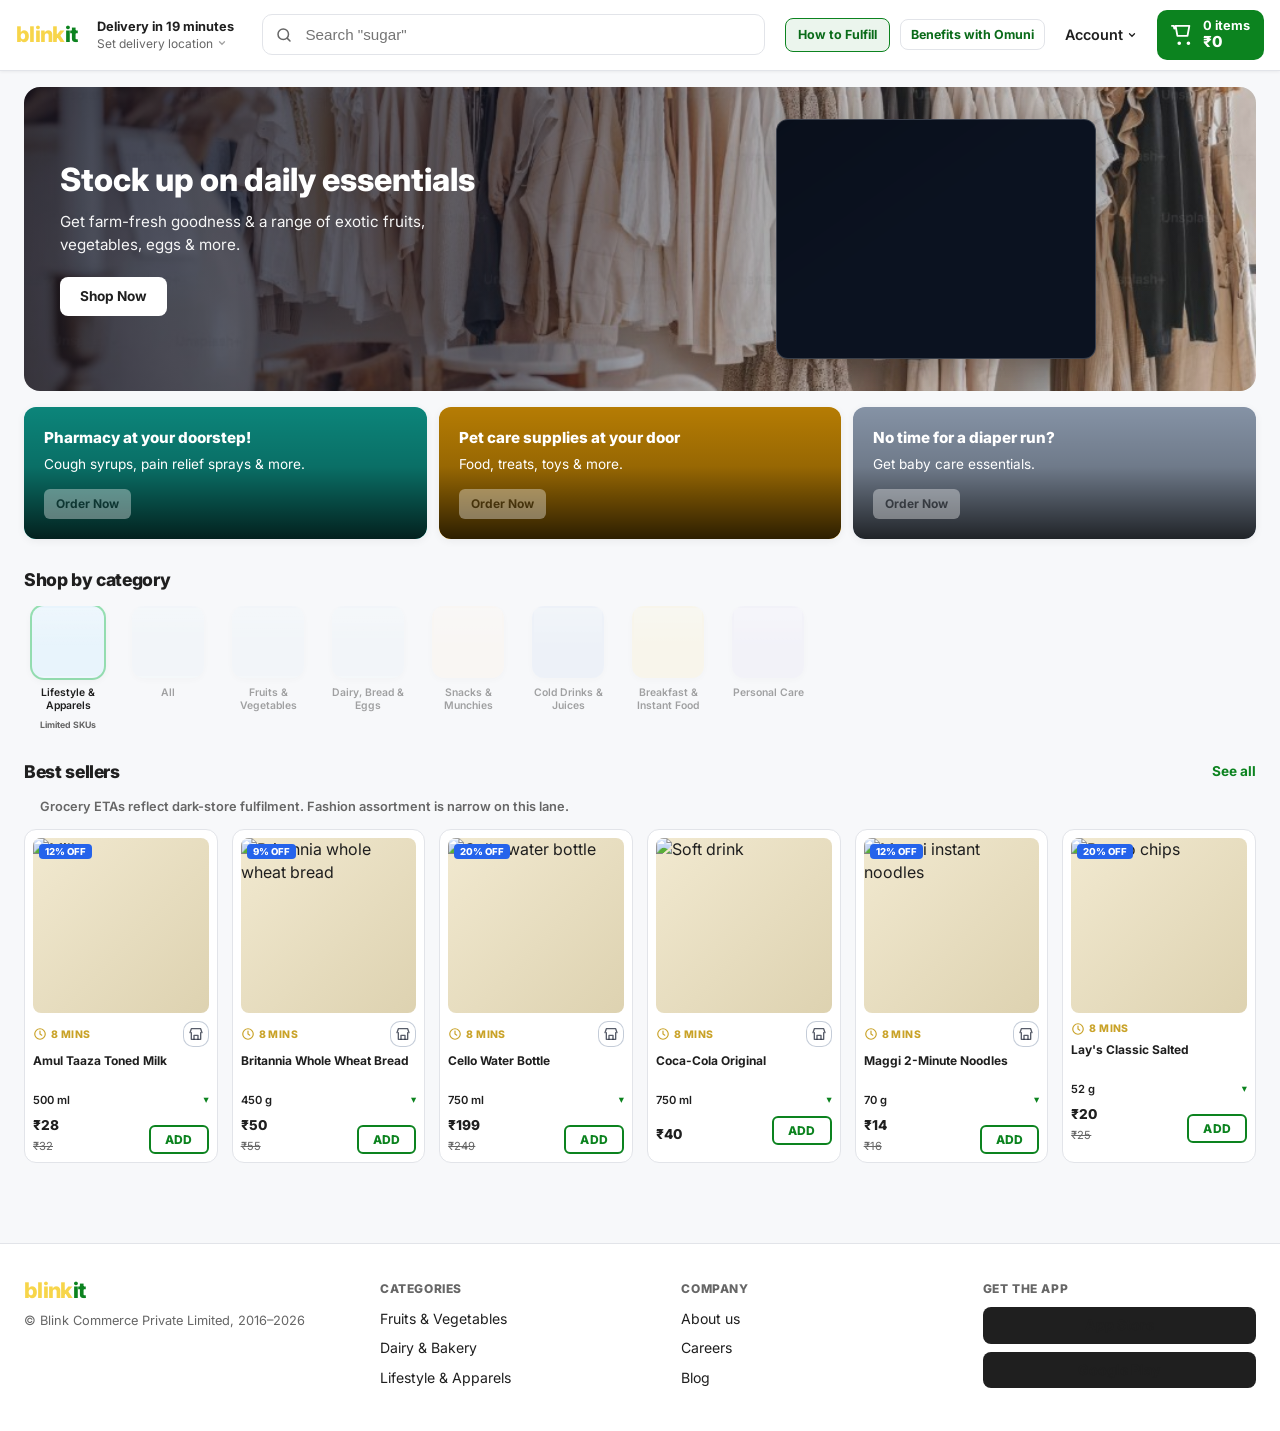
==== commit 97981672: "lat long fix2" ====
--- a/index.html
+++ b/index.html
@@ -2,7 +2,7 @@
 <html lang="en">
 <head>
   <meta charset="UTF-8" />
-  <meta name="viewport" content="width=device-width, initial-scale=1.0" />
+  <meta name="viewport" content="width=device-width, initial-scale=1, viewport-fit=cover" />
   <title>Everything delivered in minutes | Blinkit</title>
   <link rel="preconnect" href="https://fonts.googleapis.com" />
   <link rel="preconnect" href="https://fonts.gstatic.com" crossorigin />
@@ -17,9 +17,20 @@
         <a href="#" class="logo" aria-label="Blinkit home">
           <span class="logo__blink">blink</span><span class="logo__it">it</span>
         </a>
-        <button type="button" class="location" id="locationBtn">
-          <span class="location__line1" id="locationDeliveryLine">Delivery in 19 minutes</span>
-          <span class="location__line2">158, General KS Thimayya Rd, S… <svg class="location__chev" width="10" height="10" viewBox="0 0 12 12" fill="none" aria-hidden="true"><path d="M3 4.5L6 7.5L9 4.5" stroke="currentColor" stroke-width="1.5" stroke-linecap="round"/></svg></span>
+        <button type="button" class="location location--header-slab" id="locationBtn">
+          <span class="location__line1" id="locationDeliveryLine">Deliver to</span>
+          <span class="location__line2" id="locationAddressLine">Set delivery location <svg class="location__chev" width="10" height="10" viewBox="0 0 12 12" fill="none" aria-hidden="true"><path d="M3 4.5L6 7.5L9 4.5" stroke="currentColor" stroke-width="1.5" stroke-linecap="round"/></svg></span>
+        </button>
+        <button
+          type="button"
+          class="header__menu-btn"
+          id="headerMenuBtn"
+          aria-label="Open menu"
+          aria-expanded="false"
+          aria-controls="headerNavPanel"
+        >
+          <svg class="header__menu-icon-open" width="22" height="22" viewBox="0 0 24 24" fill="none" stroke="currentColor" stroke-width="2" stroke-linecap="round" aria-hidden="true"><path d="M4 6h16M4 12h16M4 18h16"/></svg>
+          <svg class="header__menu-icon-close" width="22" height="22" viewBox="0 0 24 24" fill="none" stroke="currentColor" stroke-width="2" stroke-linecap="round" aria-hidden="true"><path d="M6 6l12 12M18 6L6 18"/></svg>
         </button>
       </div>
       <div class="header__search-wrap">
@@ -28,17 +39,16 @@
           <input type="search" class="search__input" id="searchInput" placeholder='Search "sugar"' autocomplete="off" />
           <button type="button" class="search__clear" id="searchClear" hidden aria-label="Clear search">×</button>
         </div>
-      </div>
-      <nav class="header__nav">
-        <div class="omuni-toggle-wrap omuni-toggle-wrap--solo" id="omuniToggleWrap">
-          <label class="omuni-toggle-label omuni-toggle-label--solo" for="omuniToggle">
-            <span class="omuni-toggle">
-              <input type="checkbox" id="omuniToggle" class="omuni-toggle__input" aria-label="Enable stock from nearby stores" />
-              <span class="omuni-toggle__slider" aria-hidden="true"></span>
-            </span>
-          </label>
-        </div>
-        <a class="nav-fulfillment-cta" href="omuni-store/index.html" id="storeFulfillmentCta">Store fulfillment</a>
+        <button type="button" class="nav-cart nav-cart--mobile" id="cartToggleMobile" aria-expanded="false" aria-controls="cartDrawer">
+          <svg class="nav-cart__icon" width="22" height="22" viewBox="0 0 24 24" fill="none" aria-hidden="true"><path d="M9 22a1 1 0 100-2 1 1 0 000 2zm10 0a1 1 0 100-2 1 1 0 000 2zM1 2h2l.6 3M5 2h15l-2 11H7L5 2z" stroke="currentColor" stroke-width="2" stroke-linecap="round" stroke-linejoin="round"/></svg>
+          <span class="nav-cart__text">
+            <span class="nav-cart__line1" id="cartHeaderLine1Mobile">0 items</span>
+            <span class="nav-cart__line2" id="cartHeaderLine2Mobile">₹0</span>
+          </span>
+        </button>
+      </div>
+      <nav class="header__nav" id="headerNavPanel" aria-label="Account and cart">
+        <a class="nav-fulfillment-cta" href="omuni-store/index.html" id="storeFulfillmentCta">How to Fulfill</a>
         <button
           type="button"
           class="nav-benefits"
@@ -83,15 +93,16 @@
         </button>
       </nav>
     </div>
+    <div class="header__menu-backdrop" id="headerMenuBackdrop" hidden aria-hidden="true"></div>
   </header>
 
   <main class="page-main">
     <section class="hero-banner">
       <div class="hero-banner__inner">
         <div class="hero-banner__copy" id="omuniSlideHero">
-          <h1 class="hero-banner__title" id="heroBannerTitle">Stock up on daily essentials</h1>
-          <p class="hero-banner__sub" id="heroBannerSub">Get farm-fresh goodness &amp; a range of exotic fruits, vegetables, eggs &amp; more.</p>
-          <a href="#" class="hero-banner__cta">Shop Now</a>
+          <h1 class="hero-banner__title" id="heroBannerTitle">Lifestyle &amp; Apparel, delivered fast</h1>
+          <p class="hero-banner__sub" id="heroBannerSub">Stock up on everyday styles, innerwear, activewear &amp; accessories — right to your door.</p>
+          <a href="lifestyle-apparels.html" class="hero-banner__cta">Shop Now</a>
         </div>
         <div class="hero-banner__art" aria-hidden="true">
           <div class="hero-banner__grocs"></div>
@@ -129,7 +140,7 @@
         <a href="lifestyle-apparels.html" class="cat-tile cat-tile--link cat-tile--lifestyle">
           <span class="cat-tile__img cat-tile__img--apparel" aria-hidden="true"></span>
           <span class="cat-tile__label">Lifestyle &amp; Apparels</span>
-          <span class="cat-tile__meta" id="apparelTileMeta" aria-live="polite">Limited SKUs</span>
+          <span class="cat-tile__meta" id="apparelTileMeta" aria-live="polite"></span>
         </a>
         <button type="button" class="cat-tile cat-tile--active" data-category="all" role="tab" aria-selected="true">
           <span class="cat-tile__img cat-tile__img--all" aria-hidden="true"></span>
@@ -178,7 +189,12 @@
               <img class="product-card__photo" src="https://images.unsplash.com/photo-1563636619-e9143da7973b?w=400&amp;h=400&amp;auto=format&amp;fit=crop&amp;q=80" alt="Milk" loading="lazy" decoding="async" width="400" height="400" />
             </div>
           </div>
-          <p class="product-card__time"><svg class="product-card__clock" width="14" height="14" viewBox="0 0 24 24" fill="none" aria-hidden="true"><circle cx="12" cy="12" r="9" stroke="currentColor" stroke-width="2"/><path d="M12 7v5l3 2" stroke="currentColor" stroke-width="2" stroke-linecap="round"/></svg> <span class="product-card__eta">8 MINS</span></p>
+          <div class="product-card__meta-row">
+            <p class="product-card__time"><svg class="product-card__clock" width="14" height="14" viewBox="0 0 24 24" fill="none" aria-hidden="true"><circle cx="12" cy="12" r="9" stroke="currentColor" stroke-width="2"/><path d="M12 7v5l3 2" stroke="currentColor" stroke-width="2" stroke-linecap="round"/></svg> <span class="product-card__eta">8 MINS</span></p>
+            <span class="product-card__store" aria-hidden="true" title="Store">
+              <svg class="product-card__store-ico" width="16" height="16" viewBox="0 0 24 24" fill="none" aria-hidden="true"><path d="M3 10l2-6h14l2 6" stroke="currentColor" stroke-width="2" stroke-linecap="round" stroke-linejoin="round"/><path d="M5 10v10h14V10" stroke="currentColor" stroke-width="2" stroke-linecap="round" stroke-linejoin="round"/><path d="M9 20v-6h6v6" stroke="currentColor" stroke-width="2" stroke-linecap="round" stroke-linejoin="round"/></svg>
+            </span>
+          </div>
           <h3 class="product-card__name">Amul Taaza Toned Milk</h3>
           <div class="product-card__variant"><span class="product-card__unit">500 ml</span><span class="product-card__chev" aria-hidden="true">▾</span></div>
           <div class="product-card__buy">
@@ -196,7 +212,12 @@
               <img class="product-card__photo" src="assets/product-britannia-bread.png" alt="Britannia whole wheat bread" loading="lazy" decoding="async" width="400" height="400" />
             </div>
           </div>
-          <p class="product-card__time"><svg class="product-card__clock" width="14" height="14" viewBox="0 0 24 24" fill="none" aria-hidden="true"><circle cx="12" cy="12" r="9" stroke="currentColor" stroke-width="2"/><path d="M12 7v5l3 2" stroke="currentColor" stroke-width="2" stroke-linecap="round"/></svg> <span class="product-card__eta">8 MINS</span></p>
+          <div class="product-card__meta-row">
+            <p class="product-card__time"><svg class="product-card__clock" width="14" height="14" viewBox="0 0 24 24" fill="none" aria-hidden="true"><circle cx="12" cy="12" r="9" stroke="currentColor" stroke-width="2"/><path d="M12 7v5l3 2" stroke="currentColor" stroke-width="2" stroke-linecap="round"/></svg> <span class="product-card__eta">8 MINS</span></p>
+            <span class="product-card__store" aria-hidden="true" title="Store">
+              <svg class="product-card__store-ico" width="16" height="16" viewBox="0 0 24 24" fill="none" aria-hidden="true"><path d="M3 10l2-6h14l2 6" stroke="currentColor" stroke-width="2" stroke-linecap="round" stroke-linejoin="round"/><path d="M5 10v10h14V10" stroke="currentColor" stroke-width="2" stroke-linecap="round" stroke-linejoin="round"/><path d="M9 20v-6h6v6" stroke="currentColor" stroke-width="2" stroke-linecap="round" stroke-linejoin="round"/></svg>
+            </span>
+          </div>
           <h3 class="product-card__name">Britannia Whole Wheat Bread</h3>
           <div class="product-card__variant"><span class="product-card__unit">450 g</span><span class="product-card__chev" aria-hidden="true">▾</span></div>
           <div class="product-card__buy">
@@ -214,7 +235,12 @@
               <img class="product-card__photo" src="assets/product-cello-bottle.png" alt="Cello water bottle" loading="lazy" decoding="async" width="400" height="400" />
             </div>
           </div>
-          <p class="product-card__time"><svg class="product-card__clock" width="14" height="14" viewBox="0 0 24 24" fill="none" aria-hidden="true"><circle cx="12" cy="12" r="9" stroke="currentColor" stroke-width="2"/><path d="M12 7v5l3 2" stroke="currentColor" stroke-width="2" stroke-linecap="round"/></svg> <span class="product-card__eta">8 MINS</span></p>
+          <div class="product-card__meta-row">
+            <p class="product-card__time"><svg class="product-card__clock" width="14" height="14" viewBox="0 0 24 24" fill="none" aria-hidden="true"><circle cx="12" cy="12" r="9" stroke="currentColor" stroke-width="2"/><path d="M12 7v5l3 2" stroke="currentColor" stroke-width="2" stroke-linecap="round"/></svg> <span class="product-card__eta">8 MINS</span></p>
+            <span class="product-card__store" aria-hidden="true" title="Store">
+              <svg class="product-card__store-ico" width="16" height="16" viewBox="0 0 24 24" fill="none" aria-hidden="true"><path d="M3 10l2-6h14l2 6" stroke="currentColor" stroke-width="2" stroke-linecap="round" stroke-linejoin="round"/><path d="M5 10v10h14V10" stroke="currentColor" stroke-width="2" stroke-linecap="round" stroke-linejoin="round"/><path d="M9 20v-6h6v6" stroke="currentColor" stroke-width="2" stroke-linecap="round" stroke-linejoin="round"/></svg>
+            </span>
+          </div>
           <h3 class="product-card__name">Cello Water Bottle</h3>
           <div class="product-card__variant"><span class="product-card__unit">750 ml</span><span class="product-card__chev" aria-hidden="true">▾</span></div>
           <div class="product-card__buy">
@@ -231,7 +257,12 @@
               <img class="product-card__photo" src="assets/category-cold-drink.png" alt="Soft drink" loading="lazy" decoding="async" width="400" height="400" />
             </div>
           </div>
-          <p class="product-card__time"><svg class="product-card__clock" width="14" height="14" viewBox="0 0 24 24" fill="none" aria-hidden="true"><circle cx="12" cy="12" r="9" stroke="currentColor" stroke-width="2"/><path d="M12 7v5l3 2" stroke="currentColor" stroke-width="2" stroke-linecap="round"/></svg> <span class="product-card__eta">8 MINS</span></p>
+          <div class="product-card__meta-row">
+            <p class="product-card__time"><svg class="product-card__clock" width="14" height="14" viewBox="0 0 24 24" fill="none" aria-hidden="true"><circle cx="12" cy="12" r="9" stroke="currentColor" stroke-width="2"/><path d="M12 7v5l3 2" stroke="currentColor" stroke-width="2" stroke-linecap="round"/></svg> <span class="product-card__eta">8 MINS</span></p>
+            <span class="product-card__store" aria-hidden="true" title="Store">
+              <svg class="product-card__store-ico" width="16" height="16" viewBox="0 0 24 24" fill="none" aria-hidden="true"><path d="M3 10l2-6h14l2 6" stroke="currentColor" stroke-width="2" stroke-linecap="round" stroke-linejoin="round"/><path d="M5 10v10h14V10" stroke="currentColor" stroke-width="2" stroke-linecap="round" stroke-linejoin="round"/><path d="M9 20v-6h6v6" stroke="currentColor" stroke-width="2" stroke-linecap="round" stroke-linejoin="round"/></svg>
+            </span>
+          </div>
           <h3 class="product-card__name">Coca-Cola Original</h3>
           <div class="product-card__variant"><span class="product-card__unit">750 ml</span><span class="product-card__chev" aria-hidden="true">▾</span></div>
           <div class="product-card__buy">
@@ -248,7 +279,12 @@
               <img class="product-card__photo" src="assets/product-maggi-noodles.png" alt="Maggi instant noodles" loading="lazy" decoding="async" width="400" height="400" />
             </div>
           </div>
-          <p class="product-card__time"><svg class="product-card__clock" width="14" height="14" viewBox="0 0 24 24" fill="none" aria-hidden="true"><circle cx="12" cy="12" r="9" stroke="currentColor" stroke-width="2"/><path d="M12 7v5l3 2" stroke="currentColor" stroke-width="2" stroke-linecap="round"/></svg> <span class="product-card__eta">8 MINS</span></p>
+          <div class="product-card__meta-row">
+            <p class="product-card__time"><svg class="product-card__clock" width="14" height="14" viewBox="0 0 24 24" fill="none" aria-hidden="true"><circle cx="12" cy="12" r="9" stroke="currentColor" stroke-width="2"/><path d="M12 7v5l3 2" stroke="currentColor" stroke-width="2" stroke-linecap="round"/></svg> <span class="product-card__eta">8 MINS</span></p>
+            <span class="product-card__store" aria-hidden="true" title="Store">
+              <svg class="product-card__store-ico" width="16" height="16" viewBox="0 0 24 24" fill="none" aria-hidden="true"><path d="M3 10l2-6h14l2 6" stroke="currentColor" stroke-width="2" stroke-linecap="round" stroke-linejoin="round"/><path d="M5 10v10h14V10" stroke="currentColor" stroke-width="2" stroke-linecap="round" stroke-linejoin="round"/><path d="M9 20v-6h6v6" stroke="currentColor" stroke-width="2" stroke-linecap="round" stroke-linejoin="round"/></svg>
+            </span>
+          </div>
           <h3 class="product-card__name">Maggi 2-Minute Noodles</h3>
           <div class="product-card__variant"><span class="product-card__unit">70 g</span><span class="product-card__chev" aria-hidden="true">▾</span></div>
           <div class="product-card__buy">
@@ -277,12 +313,6 @@
             <div class="product-card__action" data-action-root></div>
           </div>
         </article>
-      </div>
-    </section>
-    <section class="omuni-ops-strip" id="omuniSlideOps" aria-live="polite">
-      <div class="omuni-ops-strip__inner">
-        <p class="omuni-ops-strip__line" id="omuniOpsLine1">Fulfilment: standard dark-store SLA. Fashion: limited brand depth &amp; slower refresh.</p>
-        <p class="omuni-ops-strip__line omuni-ops-strip__line--sub" id="omuniOpsLine2">Inventory signals: batch updates · cancellations elevated on stockouts.</p>
       </div>
     </section>
   </main>
@@ -375,80 +405,33 @@
       </header>
       <div class="loc-modal__body">
         <div class="loc-modal__toolbar">
-          <button type="button" class="loc-modal__detect btn btn--green">Detect my location</button>
+          <button type="button" class="loc-modal__detect btn btn--green" id="locDetectBtn">Detect location</button>
           <div class="loc-modal__or" aria-hidden="true">
             <span class="loc-modal__or-line"></span>
             <span class="loc-modal__or-badge">OR</span>
             <span class="loc-modal__or-line"></span>
           </div>
-          <label class="loc-modal__search-label">
-            <span class="visually-hidden">Search delivery location</span>
-            <input
-              type="search"
-              class="loc-modal__search"
-              placeholder="search delivery location"
-              autocomplete="off"
-            />
-          </label>
-        </div>
-
-        <p class="loc-modal__section-title">Your saved addresses</p>
-        <ul class="loc-modal__list">
-          <li>
-            <div class="address-card address-card--blinkit" data-close tabindex="0" role="button">
-              <span class="address-card__icon address-card__icon--home" aria-hidden="true">
-                <svg width="22" height="22" viewBox="0 0 24 24" fill="none" aria-hidden="true"><path d="M4 10.5L12 4l8 6.5V20a1 1 0 01-1 1h-5v-6H10v6H5a1 1 0 01-1-1v-9.5z" stroke="#c9a227" stroke-width="1.8" stroke-linejoin="round"/></svg>
-              </span>
-              <div class="address-card__content">
-                <strong class="address-card__label">Home</strong>
-                <p class="address-card__addr">158, General KS Thimayya Rd, Bengaluru — 560025</p>
-                <div class="address-card__actions">
-                  <button type="button" class="address-card__action address-card__action--edit" aria-label="Edit address">
-                    <svg width="16" height="16" viewBox="0 0 24 24" fill="none" aria-hidden="true"><path d="M4 21h4l10.5-10.5a2 2 0 000-2.83L18.33 8a2 2 0 00-2.83 0L5 17.17V21z" stroke="currentColor" stroke-width="2" stroke-linecap="round" stroke-linejoin="round"/><path d="M13.5 6.5l4 4" stroke="currentColor" stroke-width="2" stroke-linecap="round"/></svg>
-                  </button>
-                </div>
-              </div>
-            </div>
-          </li>
-          <li>
-            <div class="address-card address-card--blinkit" data-close tabindex="0" role="button">
-              <span class="address-card__icon address-card__icon--home" aria-hidden="true">
-                <svg width="22" height="22" viewBox="0 0 24 24" fill="none" aria-hidden="true"><path d="M4 10.5L12 4l8 6.5V20a1 1 0 01-1 1h-5v-6H10v6H5a1 1 0 01-1-1v-9.5z" stroke="#c9a227" stroke-width="1.8" stroke-linejoin="round"/></svg>
-              </span>
-              <div class="address-card__content">
-                <strong class="address-card__label">Home</strong>
-                <p class="address-card__addr">12, MG Road, Indiranagar, Bengaluru — 560038</p>
-                <div class="address-card__actions">
-                  <button type="button" class="address-card__action address-card__action--edit" aria-label="Edit address">
-                    <svg width="16" height="16" viewBox="0 0 24 24" fill="none" aria-hidden="true"><path d="M4 21h4l10.5-10.5a2 2 0 000-2.83L18.33 8a2 2 0 00-2.83 0L5 17.17V21z" stroke="currentColor" stroke-width="2" stroke-linecap="round" stroke-linejoin="round"/><path d="M13.5 6.5l4 4" stroke="currentColor" stroke-width="2" stroke-linecap="round"/></svg>
-                  </button>
-                  <button type="button" class="address-card__action address-card__action--delete" aria-label="Delete address">
-                    <svg width="16" height="16" viewBox="0 0 24 24" fill="none" aria-hidden="true"><path d="M4 7h16M10 11v6M14 11v6M6 7l1-2h10l1 2M9 7V5a1 1 0 011-1h4a1 1 0 011 1v2" stroke="currentColor" stroke-width="2" stroke-linecap="round"/></svg>
-                  </button>
-                </div>
-              </div>
-            </div>
-          </li>
-          <li>
-            <div class="address-card address-card--blinkit" data-close tabindex="0" role="button">
-              <span class="address-card__icon address-card__icon--work" aria-hidden="true">
-                <svg width="22" height="22" viewBox="0 0 24 24" fill="none" aria-hidden="true"><path d="M4 21h16M6 21V10l8-4 8 4v11M10 21v-4h4v4" stroke="#c9a227" stroke-width="1.8" stroke-linecap="round" stroke-linejoin="round"/></svg>
-              </span>
-              <div class="address-card__content">
-                <strong class="address-card__label">Work</strong>
-                <p class="address-card__addr">Embassy Tech Village, Outer Ring Rd, Bengaluru — 560103</p>
-                <div class="address-card__actions">
-                  <button type="button" class="address-card__action address-card__action--edit" aria-label="Edit address">
-                    <svg width="16" height="16" viewBox="0 0 24 24" fill="none" aria-hidden="true"><path d="M4 21h4l10.5-10.5a2 2 0 000-2.83L18.33 8a2 2 0 00-2.83 0L5 17.17V21z" stroke="currentColor" stroke-width="2" stroke-linecap="round" stroke-linejoin="round"/><path d="M13.5 6.5l4 4" stroke="currentColor" stroke-width="2" stroke-linecap="round"/></svg>
-                  </button>
-                  <button type="button" class="address-card__action address-card__action--delete" aria-label="Delete address">
-                    <svg width="16" height="16" viewBox="0 0 24 24" fill="none" aria-hidden="true"><path d="M4 7h16M10 11v6M14 11v6M6 7l1-2h10l1 2M9 7V5a1 1 0 011-1h4a1 1 0 011 1v2" stroke="currentColor" stroke-width="2" stroke-linecap="round"/></svg>
-                  </button>
-                </div>
-              </div>
-            </div>
-          </li>
-        </ul>
+          <form class="loc-modal__pincode" id="locPincodeForm">
+            <label class="loc-modal__pincode-label">
+              <span class="visually-hidden">Enter pincode</span>
+              <input
+                type="text"
+                inputmode="numeric"
+                pattern="[0-9]{6}"
+                maxlength="6"
+                class="loc-modal__pincode-input"
+                id="locPincodeInput"
+                placeholder="Enter pincode"
+                autocomplete="postal-code"
+                required
+              />
+            </label>
+            <button type="submit" class="btn btn--block loc-modal__pincode-btn" id="locPincodeSubmit">Submit</button>
+          </form>
+        </div>
+        <p class="loc-modal__hint" id="locModalHint">
+          Detect location to auto-fill your area and pincode, or enter your pincode to continue.
+        </p>
       </div>
     </div>
   </div>
@@ -520,6 +503,21 @@
       </div>
     </div>
   </aside>
+
+  <div class="modal modal--stores" id="storesListModal" hidden>
+    <div class="modal__backdrop" data-close></div>
+    <div class="modal__panel modal__panel--stores" role="dialog" aria-labelledby="storesModalTitle" aria-modal="true">
+      <header class="stores-modal__head">
+        <h2 class="stores-modal__title" id="storesModalTitle">Available stores</h2>
+        <button type="button" class="stores-modal__close" data-close aria-label="Close">×</button>
+      </header>
+      <div class="stores-modal__body">
+        <p class="stores-modal__hint" id="storesModalHint">Showing FC IDs based on current filters.</p>
+        <div class="stores-modal__meta" id="storesModalMeta" aria-live="polite"></div>
+        <div class="stores-modal__list" id="storesModalList" role="list"></div>
+      </div>
+    </div>
+  </div>
 
   <div class="modal modal--checkout" id="checkoutModal" hidden>
     <div class="modal__backdrop" id="checkoutBackdrop"></div>
--- a/styles.css
+++ b/styles.css
@@ -18,6 +18,8 @@
   --shadow: 0 1px 3px rgba(0, 0, 0, 0.06);
   --shadow-card: 0 2px 8px rgba(0, 0, 0, 0.06);
   --font: "Inter", system-ui, -apple-system, sans-serif;
+  --page-gutter: clamp(12px, 3.5vw, 24px);
+  --touch: 44px;
 }
 
 *,
@@ -28,6 +30,7 @@
 
 html {
   scroll-behavior: smooth;
+  overflow-x: clip;
 }
 
 body {
@@ -37,6 +40,9 @@
   background: var(--bg-page);
   line-height: 1.45;
   -webkit-font-smoothing: antialiased;
+  overflow-x: clip;
+  padding-left: env(safe-area-inset-left, 0);
+  padding-right: env(safe-area-inset-right, 0);
 }
 
 a {
@@ -50,7 +56,9 @@
 }
 
 .page-main {
-  padding-bottom: 48px;
+  padding-bottom: max(48px, env(safe-area-inset-bottom, 0px));
+  width: 100%;
+  max-width: 100%;
 }
 
 /* ----- Header ----- */
@@ -61,12 +69,13 @@
   background: var(--bg);
   border-bottom: 1px solid var(--border);
   box-shadow: var(--shadow);
+  padding-top: env(safe-area-inset-top, 0px);
 }
 
 .header__row--top {
   max-width: 1280px;
   margin: 0 auto;
-  padding: 10px 16px;
+  padding: 10px max(16px, env(safe-area-inset-left, 0px)) 10px max(16px, env(safe-area-inset-right, 0px));
   display: grid;
   grid-template-columns: auto 1fr auto;
   align-items: center;
@@ -183,6 +192,42 @@
   gap: 10px;
   flex-wrap: wrap;
   justify-content: flex-end;
+}
+
+.header__menu-btn {
+  display: none;
+  align-items: center;
+  justify-content: center;
+  width: 44px;
+  height: 44px;
+  padding: 0;
+  border: none;
+  background: transparent;
+  color: var(--text);
+  border-radius: 10px;
+  cursor: pointer;
+  flex-shrink: 0;
+  -webkit-tap-highlight-color: transparent;
+}
+
+.header__menu-btn:hover {
+  background: var(--bg-page);
+}
+
+.header__menu-btn .header__menu-icon-close {
+  display: none;
+}
+
+body.header--menu-open .header__menu-btn .header__menu-icon-open {
+  display: none;
+}
+
+body.header--menu-open .header__menu-btn .header__menu-icon-close {
+  display: block;
+}
+
+.header__menu-backdrop {
+  display: none;
 }
 
 .nav-account {
@@ -341,6 +386,10 @@
   filter: brightness(1.05);
 }
 
+.nav-cart--mobile {
+  display: none;
+}
+
 .nav-cart__icon {
   flex-shrink: 0;
   stroke: #fff;
@@ -393,10 +442,10 @@
   border-radius: 16px;
   color: #fff;
   overflow: hidden;
-  background-color: #0d4a2c;
+  background-color: #f8fafc;
   background-image:
-    linear-gradient(105deg, rgba(13, 74, 44, 0.97) 0%, rgba(26, 122, 74, 0.82) 38%, rgba(26, 122, 74, 0.45) 55%, rgba(92, 184, 120, 0.35) 100%),
-    url("https://images.unsplash.com/photo-1610832958506-aa56368176cf?w=1400&h=560&fit=crop&auto=format&q=85");
+    linear-gradient(105deg, rgba(2, 6, 23, 0.72) 0%, rgba(2, 6, 23, 0.56) 42%, rgba(2, 6, 23, 0.22) 62%, rgba(2, 6, 23, 0.08) 100%),
+    url("assets/hero-apparels.png");
   background-size: cover;
   background-position: right center;
 }
@@ -429,8 +478,19 @@
   font-weight: 700;
   font-size: 0.85rem;
   border-radius: 8px;
-  opacity: 0.38;
-  transition: opacity 0.2s ease;
+  opacity: 1;
+  text-decoration: none;
+  cursor: pointer;
+  transition: transform 0.15s ease, filter 0.15s ease;
+}
+
+.hero-banner__cta:hover {
+  filter: brightness(0.98);
+  transform: translateY(-1px);
+}
+
+.hero-banner__cta:active {
+  transform: translateY(0);
 }
 
 .hero-banner__art {
@@ -448,9 +508,9 @@
   border-radius: 12px;
   border: 1px solid rgba(255, 255, 255, 0.2);
   box-shadow: 0 8px 32px rgba(0, 0, 0, 0.2);
-  background-color: #1a5c3a;
+  background-color: #0b1220;
   background-image: linear-gradient(145deg, rgba(0, 0, 0, 0.15) 0%, transparent 45%),
-    url("https://images.unsplash.com/photo-1542838132-92c53300491e?w=800&h=600&fit=crop&auto=format&q=85");
+    url("https://images.unsplash.com/photo-1523381294911-8d3cead13475?w=800&h=600&fit=crop&auto=format&q=85");
   background-size: cover;
   background-position: center;
 }
@@ -573,13 +633,13 @@
 
 .category-tiles > .cat-tile:not(.cat-tile--link):hover,
 .category-tiles > .cat-tile:not(.cat-tile--link):focus-visible {
-  opacity: 0.78;
-  filter: grayscale(10%);
+  opacity: 0.4;
+  filter: grayscale(35%);
 }
 
 .category-tiles > .cat-tile.cat-tile--active:not(.cat-tile--link) {
-  opacity: 0.62;
-  filter: grayscale(18%);
+  opacity: 0.4;
+  filter: grayscale(35%);
 }
 
 .cat-tile {
@@ -625,7 +685,7 @@
 }
 
 .cat-tile--active .cat-tile__img {
-  border-color: var(--green);
+  border-color: transparent;
 }
 
 .cat-tile__label {
@@ -726,7 +786,53 @@
 }
 
 .network-health__header {
-  margin-bottom: 14px;
+  margin-bottom: 10px;
+}
+
+.network-health__subtitle {
+  margin: 2px 0 0;
+  font-size: 0.85rem;
+  line-height: 1.35;
+  color: var(--muted);
+  max-width: 62rem;
+}
+
+/* Onboarding hint under the header location pill (Lifestyle page only) */
+.page-lifestyle .lifestyle-onboarding-hint {
+  margin: 6px 0 0;
+  font-size: 0.72rem;
+  line-height: 1.25;
+  color: var(--muted);
+  max-width: 20rem;
+}
+
+@media (min-width: 900px) {
+  .page-lifestyle .lifestyle-onboarding-hint {
+    max-width: 24rem;
+  }
+}
+
+/* Keep location + hint aligned on mobile */
+.page-lifestyle .location-stack {
+  display: flex;
+  flex-direction: column;
+  flex: 1;
+  min-width: 0;
+}
+
+@media (max-width: 900px) {
+  .page-lifestyle .header__left {
+    align-items: flex-start;
+  }
+
+  .page-lifestyle .location-stack .location--header-slab {
+    width: 100%;
+  }
+
+  .page-lifestyle .lifestyle-onboarding-hint {
+    max-width: none;
+    margin-top: 4px;
+  }
 }
 
 .network-health__header--with-omuni-toggle {
@@ -762,8 +868,41 @@
   color: var(--text);
 }
 
+/* Stats inside the Available Stores & Styles header */
+.lifestyle-stats--in-network-health {
+  padding: 0;
+  margin: 0;
+}
+
+.network-health .lifestyle-stats__inner {
+  max-width: none;
+  margin: 0;
+  gap: 10px;
+}
+
+@media (min-width: 768px) {
+  .network-health__inner {
+    padding: 18px 20px 16px;
+  }
+
+  .network-health__header {
+    margin-bottom: 12px;
+  }
+
+  .network-health .lifestyle-stats__inner {
+    max-width: 760px;
+    margin: 0 auto;
+  }
+}
+
+@media (max-width: 600px) {
+  .network-health__inner {
+    padding: 14px 16px 14px;
+  }
+}
+
 .network-health__title-hint {
-  display: inline;
+  display: block;
   font-weight: 600;
   font-size: 0.78em;
   color: var(--muted);
@@ -787,13 +926,18 @@
 
 @media (max-width: 520px) {
   .network-health__title-row {
-    flex-wrap: wrap;
-    align-items: center;
+    flex-wrap: nowrap;
+    align-items: flex-start;
     gap: 8px;
   }
 
   .omuni-toggle-wrap--network-health {
     margin-left: auto;
+  }
+
+  .network-health__title-row .network-health__title {
+    text-align: left;
+    flex: 1;
   }
 }
 
@@ -855,6 +999,30 @@
   list-style: none;
 }
 
+@media (max-width: 520px) {
+  .network-health__inner {
+    padding: 14px 16px 16px;
+  }
+
+  .network-health__header {
+    margin-bottom: 12px;
+  }
+
+  .network-health__stats {
+    grid-template-columns: 1fr;
+    gap: 12px;
+  }
+
+  .network-health__stat {
+    padding: 14px 14px;
+    border-radius: 14px;
+  }
+
+  .network-health__stat-value {
+    font-size: 1.35rem;
+  }
+}
+
 @media (min-width: 768px) {
   .network-health__stats {
     grid-template-columns: repeat(3, 1fr);
@@ -951,9 +1119,14 @@
   border: 0;
 }
 
+/* Ensure the HTML `hidden` attribute always hides elements (some class rules set display). */
+[hidden] {
+  display: none !important;
+}
+
 .lifestyle-filters {
   position: relative;
-  z-index: 5;
+  z-index: 60;
   padding: 0;
   border-bottom: 1px solid var(--border);
   background: var(--bg);
@@ -969,6 +1142,16 @@
   overflow-y: visible;
   -webkit-overflow-scrolling: touch;
   scrollbar-width: thin;
+}
+
+.lifestyle-filters__label {
+  flex: 0 0 auto;
+  font-size: 0.78rem;
+  font-weight: 800;
+  color: var(--muted);
+  letter-spacing: 0.02em;
+  text-transform: uppercase;
+  margin-right: 2px;
 }
 
 @media (min-width: 900px) {
@@ -995,12 +1178,61 @@
   flex: 0 0 auto;
 }
 
+.lifestyle-clear-filters {
+  flex: 0 0 auto;
+  min-height: 32px;
+  padding: 0 10px 0 8px;
+  border-radius: 999px;
+  border: 1px solid rgba(148, 163, 184, 0.55);
+  background: rgba(248, 250, 252, 0.9);
+  color: rgba(30, 41, 59, 0.92);
+  font: inherit;
+  font-size: 0.75rem;
+  font-weight: 700;
+  letter-spacing: 0.005em;
+  cursor: pointer;
+  transition: filter 0.15s ease, background 0.15s ease, border-color 0.15s ease, color 0.15s ease;
+  white-space: nowrap;
+  display: inline-flex;
+  align-items: center;
+  gap: 6px;
+}
+
+.lifestyle-clear-filters__x {
+  display: inline-flex;
+  align-items: center;
+  justify-content: center;
+  width: 18px;
+  height: 18px;
+  border-radius: 999px;
+  background: rgba(148, 163, 184, 0.25);
+  color: rgba(30, 41, 59, 0.8);
+  font-size: 14px;
+  line-height: 1;
+}
+
+.lifestyle-clear-filters:hover {
+  filter: brightness(0.99);
+  background: #fff;
+  border-color: rgba(100, 116, 139, 0.6);
+}
+
+.lifestyle-clear-filters:active {
+  filter: brightness(0.96);
+}
+
+.lifestyle-clear-filters:focus-visible {
+  outline: none;
+  box-shadow: 0 0 0 3px rgba(12, 131, 31, 0.14);
+  border-color: rgba(12, 131, 31, 0.5);
+}
+
 .lifestyle-filter-pill {
   display: inline-flex;
   align-items: center;
   gap: 6px;
   min-height: 40px;
-  padding: 0 14px;
+  padding: 6px 14px;
   border-radius: 10px;
   border: 1px solid var(--border);
   background: var(--bg);
@@ -1009,7 +1241,6 @@
   font-weight: 600;
   color: var(--text);
   cursor: pointer;
-  white-space: nowrap;
   transition: border-color 0.15s ease, box-shadow 0.15s ease, background 0.15s ease;
 }
 
@@ -1018,14 +1249,64 @@
   background: #fafbfc;
 }
 
+/* Active filter: stronger CTA + readable applied values in __summary */
 .lifestyle-filter-pill--dirty {
-  border-color: rgba(12, 131, 31, 0.45);
-  background: rgba(12, 131, 31, 0.06);
+  border-color: rgba(12, 131, 31, 0.58);
+  background: linear-gradient(165deg, rgba(12, 131, 31, 0.11) 0%, rgba(12, 131, 31, 0.05) 100%);
+  box-shadow: 0 0 0 1px rgba(12, 131, 31, 0.14);
+}
+
+.lifestyle-filter-pill--dirty .lifestyle-filter-pill__label {
+  color: rgba(15, 23, 42, 0.88);
+}
+
+.lifestyle-filter-pill--dirty .lifestyle-filter-pill__chevron {
+  opacity: 0.9;
+  color: rgb(12, 131, 31);
+}
+
+.lifestyle-filter-pill--dirty .lifestyle-filter-pill__icon {
+  color: rgb(12, 131, 31);
+  opacity: 1;
 }
 
 .lifestyle-filter-pill[aria-expanded="true"] {
-  border-color: rgba(12, 131, 31, 0.55);
-  box-shadow: 0 0 0 1px rgba(12, 131, 31, 0.2);
+  border-color: rgba(12, 131, 31, 0.62);
+  box-shadow: 0 0 0 2px rgba(12, 131, 31, 0.18);
+}
+
+.lifestyle-filter-pill__text {
+  display: flex;
+  flex-direction: column;
+  align-items: flex-start;
+  gap: 1px;
+  min-width: 0;
+  text-align: left;
+}
+
+.lifestyle-filter-pill__label {
+  font-size: inherit;
+  font-weight: inherit;
+  line-height: 1.2;
+  white-space: nowrap;
+}
+
+.lifestyle-filter-pill__summary {
+  font-size: 0.68rem;
+  font-weight: 800;
+  line-height: 1.25;
+  letter-spacing: 0.01em;
+  color: rgb(10, 110, 26);
+  max-width: min(36vw, 200px);
+  overflow: hidden;
+  text-overflow: ellipsis;
+  white-space: nowrap;
+}
+
+@media (min-width: 900px) {
+  .lifestyle-filter-pill__summary {
+    max-width: 200px;
+  }
 }
 
 .lifestyle-filter-pill__icon {
@@ -1043,7 +1324,7 @@
   position: absolute;
   top: calc(100% + 6px);
   left: 0;
-  z-index: 30;
+  z-index: 1000;
   min-width: 200px;
   max-width: min(92vw, 320px);
   max-height: min(70vh, 360px);
@@ -1061,6 +1342,45 @@
 .lifestyle-filter-panel--wide {
   min-width: 240px;
   max-width: min(92vw, 340px);
+}
+
+.lifestyle-filter-search {
+  position: sticky;
+  top: 0;
+  z-index: 1;
+  padding: 8px 8px 10px;
+  margin: -6px -6px 6px;
+  background: var(--bg);
+  border-bottom: 1px solid var(--border);
+  border-top-left-radius: 12px;
+  border-top-right-radius: 12px;
+}
+
+.lifestyle-filter-search__input {
+  width: 100%;
+  box-sizing: border-box;
+  padding: 9px 12px;
+  border: 1px solid var(--border);
+  border-radius: 10px;
+  background: #fff;
+  color: var(--text);
+  font: inherit;
+  font-size: 0.8125rem;
+  outline: none;
+}
+
+.lifestyle-filter-search__input:focus {
+  border-color: rgba(12, 131, 31, 0.55);
+  box-shadow: 0 0 0 3px rgba(12, 131, 31, 0.14);
+}
+
+/* Mobile: avoid overflow clipping so dropdown stays attached + visible */
+@media (max-width: 900px) {
+  .lifestyle-filters__bar {
+    flex-wrap: nowrap;
+    overflow-x: auto;
+    overflow-y: visible;
+  }
 }
 
 .lifestyle-filter-option {
@@ -1121,7 +1441,225 @@
 }
 
 .products--lifestyle {
-  margin-top: 12px;
+  margin-top: 8px;
+}
+
+/* Stats row — above filters so dropdowns never cover the numbers */
+.lifestyle-stats {
+  max-width: 1280px;
+  margin: 0 auto;
+  padding: 12px 16px 10px;
+}
+
+.lifestyle-stats__inner {
+  display: grid;
+  grid-template-columns: 1fr 1fr;
+  gap: 10px;
+  align-items: stretch;
+}
+
+.lifestyle-stats__item {
+  display: flex;
+  flex-direction: column;
+  align-items: flex-start;
+  justify-content: center;
+  gap: 4px;
+  min-width: 0;
+  padding: 12px 14px;
+  border-radius: 10px;
+  border: 1px solid rgba(148, 163, 184, 0.45);
+  background: linear-gradient(165deg, #f8fafc 0%, #f1f5f9 55%, #eef2f7 100%);
+  box-shadow: 0 1px 2px rgba(15, 23, 42, 0.04);
+}
+
+.lifestyle-stats__label {
+  font-size: 0.68rem;
+  font-weight: 800;
+  letter-spacing: 0.06em;
+  text-transform: uppercase;
+  color: rgba(71, 85, 105, 0.92);
+  white-space: nowrap;
+  line-height: 1.2;
+}
+
+.lifestyle-stats__value {
+  font-size: clamp(1rem, 3.8vw, 1.2rem);
+  font-weight: 900;
+  font-variant-numeric: tabular-nums;
+  letter-spacing: -0.02em;
+  color: var(--text);
+  line-height: 1.15;
+  white-space: nowrap;
+}
+
+.lifestyle-stats__value--with-info {
+  display: inline-flex;
+  align-items: center;
+  gap: 8px;
+}
+
+.info-i--btn {
+  width: 18px;
+  height: 18px;
+  border: 1px solid rgba(100, 116, 139, 0.55);
+  background: rgba(255, 255, 255, 0.9);
+  padding: 0;
+  font-size: 0.72rem;
+  font-weight: 900;
+  color: rgba(15, 23, 42, 0.82);
+  cursor: pointer;
+}
+
+.info-i--btn:hover {
+  background: rgba(255, 255, 255, 1);
+  border-color: rgba(51, 65, 85, 0.55);
+  color: rgba(15, 23, 42, 0.92);
+}
+
+.info-i--btn:focus-visible {
+  outline: none;
+  box-shadow: 0 0 0 3px rgba(12, 131, 31, 0.14);
+  border-color: rgba(12, 131, 31, 0.5);
+}
+
+/* Stores list modal */
+.modal__panel--stores {
+  max-width: min(560px, calc(100vw - 40px));
+}
+
+.stores-modal__head {
+  display: flex;
+  align-items: center;
+  justify-content: space-between;
+  gap: 12px;
+  padding: 14px 16px;
+  background: var(--bg);
+  border-bottom: 1px solid var(--border);
+  border-top-left-radius: inherit;
+  border-top-right-radius: inherit;
+}
+
+.stores-modal__title {
+  margin: 0;
+  font-size: 1.05rem;
+  font-weight: 800;
+  letter-spacing: -0.02em;
+}
+
+.stores-modal__close {
+  width: 36px;
+  height: 36px;
+  border: none;
+  border-radius: 10px;
+  background: transparent;
+  font-size: 1.5rem;
+  line-height: 1;
+  color: var(--muted);
+  cursor: pointer;
+  display: inline-flex;
+  align-items: center;
+  justify-content: center;
+}
+
+.stores-modal__close:hover {
+  background: rgba(0, 0, 0, 0.05);
+  color: var(--text);
+}
+
+.stores-modal__body {
+  padding: 14px 16px 16px;
+  overflow: auto;
+  max-height: min(75vh, 640px);
+}
+
+.stores-modal__hint {
+  margin: 0 0 10px;
+  font-size: 0.86rem;
+  color: var(--muted);
+  line-height: 1.35;
+}
+
+.stores-modal__meta {
+  margin: 0 0 12px;
+  font-size: 0.8rem;
+  font-weight: 700;
+  color: rgba(15, 23, 42, 0.82);
+}
+
+.stores-modal__list {
+  display: grid;
+  grid-template-columns: repeat(2, minmax(0, 1fr));
+  gap: 8px;
+}
+
+@media (max-width: 420px) {
+  .stores-modal__list {
+    grid-template-columns: 1fr;
+  }
+}
+
+.stores-modal__pill {
+  display: inline-flex;
+  align-items: center;
+  justify-content: center;
+  padding: 10px 12px;
+  border: 1px solid var(--border);
+  border-radius: 12px;
+  background: var(--bg-page);
+  font-weight: 800;
+  font-size: 0.82rem;
+  color: var(--text);
+  letter-spacing: 0.01em;
+}
+
+.stores-modal__empty {
+  padding: 14px 12px;
+  border: 1px dashed rgba(148, 163, 184, 0.9);
+  border-radius: 12px;
+  background: rgba(248, 250, 252, 0.9);
+  color: var(--muted);
+  font-size: 0.86rem;
+  font-weight: 600;
+}
+
+@media (min-width: 768px) {
+  .lifestyle-stats {
+    padding: 14px 20px 12px;
+  }
+
+  .lifestyle-stats__inner {
+    grid-template-columns: 1fr 1fr;
+    gap: 14px;
+    max-width: 720px;
+    margin: 0 auto;
+  }
+
+  .lifestyle-stats__item {
+    padding: 14px 18px;
+    border-radius: 12px;
+    flex-direction: row;
+    align-items: baseline;
+    justify-content: space-between;
+    gap: 12px;
+  }
+
+  .lifestyle-stats__label {
+    font-size: 0.72rem;
+  }
+
+  .lifestyle-stats__value {
+    font-size: 1.35rem;
+  }
+}
+
+@media (max-width: 600px) {
+  .lifestyle-stats__inner {
+    gap: 8px;
+  }
+
+  .lifestyle-stats__item {
+    padding: 10px 12px;
+  }
 }
 
 .products__head--lifestyle {
@@ -1268,6 +1806,36 @@
   gap: 4px;
 }
 
+.product-card__meta-row {
+  display: flex;
+  align-items: center;
+  justify-content: space-between;
+  gap: 10px;
+  margin: 0 0 6px;
+}
+
+.product-card__meta-row .product-card__time {
+  margin: 0;
+  min-width: 0;
+}
+
+.product-card__store {
+  flex-shrink: 0;
+  width: 26px;
+  height: 26px;
+  border-radius: 10px;
+  border: 1px solid rgba(148, 163, 184, 0.55);
+  background: rgba(255, 255, 255, 0.8);
+  display: inline-flex;
+  align-items: center;
+  justify-content: center;
+  color: rgba(15, 23, 42, 0.7);
+}
+
+.product-card__store-ico {
+  display: block;
+}
+
 .product-card__clock {
   color: var(--gold-time);
   flex-shrink: 0;
@@ -1426,12 +1994,18 @@
   position: absolute;
   top: 0;
   right: 0;
-  width: min(440px, 100vw);
-  height: 100%;
+  width: min(440px, 100%);
+  max-width: 100vw;
+  min-height: 100%;
+  height: 100dvh;
+  max-height: 100dvh;
+  padding-right: env(safe-area-inset-right, 0px);
+  padding-bottom: env(safe-area-inset-bottom, 0px);
   background: var(--bg-page);
   display: flex;
   flex-direction: column;
   animation: slideIn 0.22s ease-out;
+  box-sizing: border-box;
 }
 
 @keyframes slideIn {
@@ -1679,11 +2253,19 @@
   height: 14px;
   align-items: center;
   justify-content: center;
-  border: 1px solid var(--border);
+  border: 1px solid rgba(100, 116, 139, 0.55);
   border-radius: 50%;
-  font-size: 0.6rem;
-  color: var(--muted);
+  font-size: 0.72rem;
+  font-weight: 900;
+  color: rgba(15, 23, 42, 0.8);
+  background: rgba(255, 255, 255, 0.85);
   cursor: help;
+}
+
+.info-i:hover {
+  background: rgba(255, 255, 255, 1);
+  border-color: rgba(51, 65, 85, 0.55);
+  color: rgba(15, 23, 42, 0.92);
 }
 
 .cart-address-row {
@@ -2242,12 +2824,20 @@
   justify-content: center;
 }
 
-.loc-modal__search-label {
-  flex: 1 1 160px;
+.loc-modal__pincode {
+  flex: 1 1 220px;
   min-width: 0;
-}
-
-.loc-modal__search {
+  display: flex;
+  gap: 8px;
+  align-items: center;
+}
+
+.loc-modal__pincode-label {
+  flex: 1 1 auto;
+  min-width: 0;
+}
+
+.loc-modal__pincode-input {
   width: 100%;
   padding: 11px 14px;
   border: 1px solid #d1d5db;
@@ -2257,127 +2847,36 @@
   box-shadow: 0 1px 2px rgba(0, 0, 0, 0.04);
 }
 
-.loc-modal__search::placeholder {
+.loc-modal__pincode-input::placeholder {
   color: #9ca3af;
-  text-transform: none;
-}
-
-.loc-modal__search:focus {
+}
+
+.loc-modal__pincode-input:focus {
   outline: none;
   border-color: var(--green);
   box-shadow: 0 0 0 2px rgba(12, 131, 31, 0.15);
 }
 
-.loc-modal__section-title {
-  margin: 0 0 12px;
-  font-size: 0.88rem;
+.loc-modal__pincode-btn {
+  flex: 0 0 auto;
+  width: auto;
+  padding: 11px 14px;
+  border-radius: 10px;
+  font-size: 0.82rem;
   font-weight: 800;
-  color: var(--text);
-}
-
-.loc-modal__list {
-  margin: 0;
-  padding: 0;
-  list-style: none;
-  display: flex;
-  flex-direction: column;
-  gap: 12px;
-}
-
-.address-card.address-card--blinkit {
-  display: flex;
-  gap: 12px;
-  padding: 14px;
-  background: #fff;
-  border: 1px solid #e8eaed;
-  border-radius: 14px;
-  box-shadow: 0 1px 3px rgba(0, 0, 0, 0.05);
-  align-items: flex-start;
-  transition: box-shadow 0.15s ease, border-color 0.15s ease;
-}
-
-.address-card.address-card--blinkit[data-close] {
-  cursor: pointer;
-}
-
-.address-card.address-card--blinkit[data-close]:hover {
-  border-color: rgba(12, 131, 31, 0.35);
-  box-shadow: 0 4px 14px rgba(12, 131, 31, 0.1);
-}
-
-.address-card.address-card--blinkit:focus-visible {
-  outline: 2px solid var(--green);
-  outline-offset: 2px;
-}
-
-.address-card--blinkit .address-card__icon {
-  flex-shrink: 0;
-  width: 44px;
-  height: 44px;
-  border-radius: 10px;
-  background: #f3f4f6;
-  display: flex;
-  align-items: center;
-  justify-content: center;
-}
-
-.address-card--blinkit .address-card__content {
-  flex: 1;
-  min-width: 0;
-}
-
-.address-card--blinkit .address-card__label {
-  display: block;
-  font-size: 0.92rem;
-  font-weight: 800;
-  color: var(--text);
-  margin-bottom: 4px;
-}
-
-.address-card--blinkit .address-card__addr {
-  margin: 0 0 10px;
-  font-size: 0.78rem;
-  line-height: 1.45;
-  color: #6b7280;
-}
-
-.address-card__actions {
-  display: flex;
-  align-items: center;
-  gap: 10px;
-}
-
-.address-card__action {
-  width: 34px;
-  height: 34px;
-  border-radius: 50%;
-  border: 1px solid #e5e7eb;
-  background: #fff;
-  display: flex;
-  align-items: center;
-  justify-content: center;
-  cursor: pointer;
-  padding: 0;
-  transition: background 0.15s ease, border-color 0.15s ease;
-}
-
-.address-card__action--edit {
-  color: var(--green);
-}
-
-.address-card__action--edit:hover {
-  background: rgba(12, 131, 31, 0.08);
-  border-color: rgba(12, 131, 31, 0.35);
-}
-
-.address-card__action--delete {
-  color: #dc2626;
-}
-
-.address-card__action--delete:hover {
-  background: rgba(220, 38, 38, 0.08);
-  border-color: rgba(220, 38, 38, 0.35);
-}
+  white-space: nowrap;
+}
+
+.loc-modal__hint {
+  margin: 2px 2px 0;
+  font-size: 0.86rem;
+  line-height: 1.35;
+  color: rgba(15, 23, 42, 0.62);
+}
+
+/* Saved address list removed (pincode-only modal) */
+
+/* address-card action styles removed with saved addresses */
 
 @media (max-width: 380px) {
   .loc-modal__toolbar {
@@ -2466,21 +2965,192 @@
 @media (max-width: 900px) {
   .header__row--top {
     grid-template-columns: 1fr;
-    gap: 12px;
+    gap: 10px;
+    position: relative;
+    z-index: 2;
+  }
+
+  .header__menu-btn {
+    display: inline-flex;
+    margin-left: auto;
   }
 
   .header__left {
     width: 100%;
+    justify-content: flex-start;
+    align-items: center;
+    gap: 10px;
+    flex-wrap: nowrap;
+  }
+
+  .header__left .logo {
+    flex-shrink: 0;
+  }
+
+  .location--header-slab {
+    flex: 1;
+    min-width: 0;
+    max-width: none;
+    padding-right: 2px;
+  }
+
+  .header__search-wrap {
+    order: 0;
+    grid-column: 1 / -1;
+  }
+
+  .header__search-wrap {
+    display: flex;
+    align-items: center;
+    gap: 10px;
+    width: 100%;
+    min-width: 0;
+  }
+
+  .header__search-wrap .search {
+    flex: 1;
+    min-width: 0;
+    max-width: none;
+    margin: 0;
+  }
+
+  .header__search-wrap .nav-cart--mobile {
+    display: inline-flex;
+    flex-shrink: 0;
+    min-width: 0;
+    max-width: 132px;
+    gap: 8px;
+    padding: 8px 12px;
+    border-radius: 12px;
+    overflow: hidden;
+  }
+
+  .header__search-wrap .nav-cart--mobile .nav-cart__text {
+    min-width: 0;
+  }
+
+  .header__search-wrap .nav-cart--mobile .nav-cart__line1 {
+    font-size: 0.75rem;
+  }
+
+  .header__search-wrap .nav-cart--mobile .nav-cart__line2 {
+    font-size: 0.9rem;
+  }
+
+  @media (max-width: 380px) {
+    .header__search-wrap .nav-cart--mobile {
+      max-width: 104px;
+      padding: 8px 10px;
+    }
+  }
+
+  .header__nav > .nav-cart {
+    display: none;
+  }
+
+  .header__nav {
+    position: absolute;
+    left: 0;
+    right: 0;
+    top: 100%;
+    flex-direction: column;
+    align-items: stretch;
+    justify-content: flex-start;
+    flex-wrap: nowrap;
+    gap: 0;
+    padding: 6px 0 10px;
+    margin: 0;
+    overflow-x: visible;
+    overflow-y: auto;
+    -webkit-overflow-scrolling: touch;
+    max-height: min(82vh, 640px);
+    background: var(--bg);
+    border-bottom: 1px solid var(--border);
+    box-shadow: 0 16px 40px rgba(0, 0, 0, 0.1);
+    z-index: 3;
+    opacity: 0;
+    visibility: hidden;
+    pointer-events: none;
+    transform: translateY(-4px);
+    transition:
+      opacity 0.2s ease,
+      visibility 0.2s ease,
+      transform 0.2s ease;
+  }
+
+  body.header--menu-open .header__nav {
+    opacity: 1;
+    visibility: visible;
+    pointer-events: auto;
+    transform: translateY(0);
+  }
+
+  body.header--menu-open .header__menu-backdrop {
+    display: block;
+    position: fixed;
+    inset: 0;
+    z-index: 1;
+    border: none;
+    padding: 0;
+    margin: 0;
+    background: rgba(15, 17, 23, 0.42);
+    cursor: pointer;
+  }
+
+  body.header--menu-open {
+    overflow: hidden;
+  }
+
+  .header__nav > .nav-fulfillment-cta,
+  .header__nav > .nav-benefits {
+    margin: 0 12px;
+    width: auto;
+    max-width: none;
+    white-space: normal;
+    text-align: left;
+    justify-content: flex-start;
+    border-radius: 10px;
+    padding: 12px 14px;
+  }
+
+  .header__nav > .nav-fulfillment-cta {
+    border: 1px solid rgba(12, 131, 31, 0.35);
+  }
+
+  .header__nav > .nav-benefits {
+    border: 1px solid var(--border);
+  }
+
+  .header__nav > .nav-account-wrap {
+    margin: 8px 12px 0;
+    width: auto;
+  }
+
+  .header__nav .nav-account {
+    width: 100%;
     justify-content: space-between;
-  }
-
-  .header__search-wrap {
-    order: 3;
-    grid-column: 1 / -1;
-  }
-
-  .header__nav {
-    justify-content: flex-end;
+    padding: 12px 14px;
+    border-radius: 10px;
+    border: 1px solid var(--border);
+  }
+
+  .header__nav .nav-account-dropdown {
+    position: static;
+    left: 0;
+    right: auto;
+    min-width: 0;
+    max-width: none;
+    width: 100%;
+    margin-top: 8px;
+    box-shadow: none;
+    border-radius: 12px;
+  }
+
+  .header__nav > .nav-cart {
+    margin: 10px 12px 4px;
+    width: auto;
+    justify-content: flex-start;
+    min-width: 0;
   }
 
   .promo-row {
@@ -2648,44 +3318,6 @@
   color: var(--muted);
   font-weight: 700;
   font-size: 0.7rem;
-}
-
-.omuni-ops-strip {
-  max-width: 1280px;
-  margin: 28px auto 0;
-  padding: 16px 20px;
-  border-radius: var(--radius);
-  background: var(--bg);
-  border: 1px solid var(--border);
-  transition: border-color 0.35s ease, box-shadow 0.35s ease;
-}
-
-body.omuni-on .omuni-ops-strip {
-  border-color: rgba(12, 131, 31, 0.35);
-  box-shadow: 0 4px 20px rgba(12, 131, 31, 0.08);
-}
-
-.omuni-ops-strip__inner {
-  max-width: 900px;
-}
-
-.omuni-ops-strip__line {
-  margin: 0 0 8px;
-  font-size: 0.88rem;
-  font-weight: 600;
-  line-height: 1.5;
-  color: var(--text);
-}
-
-.omuni-ops-strip__line--sub {
-  margin: 0;
-  font-size: 0.8rem;
-  font-weight: 500;
-  color: var(--muted);
-}
-
-body.omuni-on .omuni-ops-strip__line {
-  color: #14532d;
 }
 
 /* ----- Store fulfillment (header CTA) ----- */
@@ -2720,6 +3352,10 @@
 }
 
 @media (max-width: 640px) {
+  .header__row--top > .header__nav .nav-fulfillment-cta {
+    max-width: none;
+  }
+
   .nav-fulfillment-cta {
     max-width: 96px;
     white-space: normal;
@@ -2758,6 +3394,10 @@
 }
 
 @media (max-width: 640px) {
+  .header__row--top > .header__nav .nav-benefits {
+    max-width: none;
+  }
+
   .nav-benefits {
     white-space: normal;
     max-width: 104px;
@@ -3215,3 +3855,93 @@
   }
 }
 
+/* ----- Responsive shell: mobile + desktop ----- */
+.hero-banner,
+.categories,
+.promo-row {
+  padding-left: var(--page-gutter);
+  padding-right: var(--page-gutter);
+}
+
+.hero-banner {
+  padding-top: 0;
+  padding-bottom: 0;
+}
+
+.products {
+  padding: 0 var(--page-gutter) max(32px, env(safe-area-inset-bottom, 0px));
+}
+
+.footer {
+  padding-top: 36px;
+  padding-bottom: max(36px, env(safe-area-inset-bottom, 0px));
+  padding-left: max(var(--page-gutter), 20px, env(safe-area-inset-left, 0px));
+  padding-right: max(var(--page-gutter), 20px, env(safe-area-inset-right, 0px));
+}
+
+@media (max-width: 640px) {
+  .search__input {
+    font-size: 16px;
+  }
+
+  .hero-banner__inner {
+    padding: 22px var(--page-gutter);
+    min-height: 0;
+  }
+
+  .location {
+    max-width: min(100%, 200px);
+  }
+
+  .location--header-slab {
+    max-width: none;
+  }
+
+  .nav-cart {
+    min-height: var(--touch);
+    min-width: auto;
+    padding: 8px 12px;
+  }
+
+  .nav-account,
+  .nav-benefits {
+    min-height: var(--touch);
+  }
+
+  .product-row--dense {
+    grid-template-columns: repeat(auto-fill, minmax(min(140px, 100%), 1fr));
+    gap: 10px;
+  }
+}
+
+@media (max-width: 380px) {
+  .product-row--dense {
+    grid-template-columns: repeat(2, minmax(0, 1fr));
+    gap: 8px;
+  }
+}
+
+@media (min-width: 1200px) {
+  .header__row--top {
+    gap: 20px;
+  }
+
+  .product-row--dense {
+    gap: 14px;
+  }
+}
+
+.account-page-header {
+  padding-top: env(safe-area-inset-top, 0px);
+}
+
+.account-page-header__inner {
+  padding-left: max(16px, env(safe-area-inset-left, 0px));
+  padding-right: max(16px, env(safe-area-inset-right, 0px));
+}
+
+.account-layout {
+  padding-left: max(16px, env(safe-area-inset-left, 0px));
+  padding-right: max(16px, env(safe-area-inset-right, 0px));
+}
+
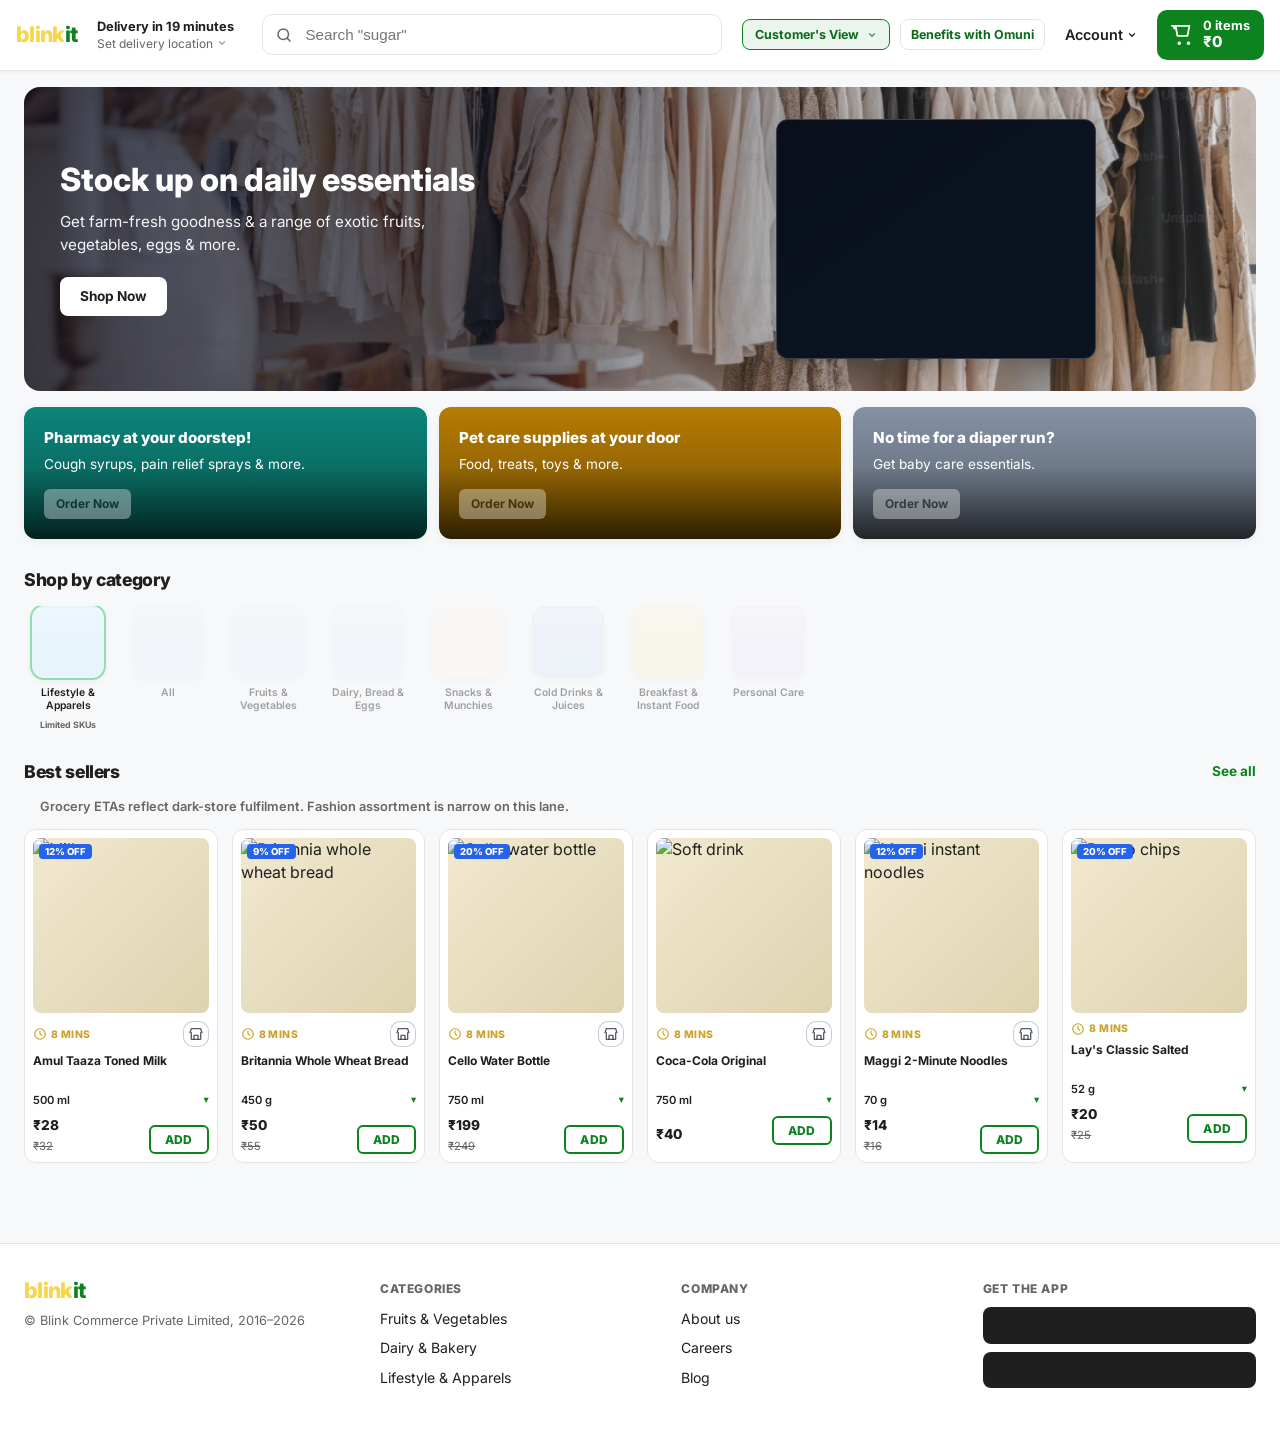
==== commit 331f0bcf: "added dropdown" ====
--- a/index.html
+++ b/index.html
@@ -48,7 +48,27 @@
         </button>
       </div>
       <nav class="header__nav" id="headerNavPanel" aria-label="Account and cart">
-        <a class="nav-fulfillment-cta" href="omuni-store/index.html" id="storeFulfillmentCta">How to Fulfill</a>
+        <div class="nav-view-wrap" id="navViewWrap">
+          <button
+            type="button"
+            class="nav-fulfillment-cta nav-view-btn"
+            id="navViewBtn"
+            aria-expanded="false"
+            aria-haspopup="true"
+            aria-controls="navViewDropdown"
+          >
+            <span id="navViewBtnLabel">Customer&apos;s View</span>
+            <svg class="nav-view-btn__chev" width="10" height="10" viewBox="0 0 12 12" fill="none" aria-hidden="true"><path d="M3 4.5L6 7.5L9 4.5" stroke="currentColor" stroke-width="1.5" stroke-linecap="round"/></svg>
+          </button>
+          <div class="nav-view-dropdown" id="navViewDropdown" role="menu" hidden>
+            <button type="button" class="nav-view-opt" data-view="customer" role="menuitemradio" aria-checked="true">
+              Customer&apos;s View
+            </button>
+            <button type="button" class="nav-view-opt" data-view="store" role="menuitemradio" aria-checked="false">
+              Store&apos;s View
+            </button>
+          </div>
+        </div>
         <button
           type="button"
           class="nav-benefits"
--- a/styles.css
+++ b/styles.css
@@ -1601,7 +1601,7 @@
 .stores-modal__pill {
   display: inline-flex;
   align-items: center;
-  justify-content: center;
+  justify-content: flex-start;
   padding: 10px 12px;
   border: 1px solid var(--border);
   border-radius: 12px;
@@ -1610,6 +1610,8 @@
   font-size: 0.82rem;
   color: var(--text);
   letter-spacing: 0.01em;
+  text-align: left;
+  width: 100%;
 }
 
 .stores-modal__empty {
@@ -3338,6 +3340,57 @@
   transition: background 0.2s ease, border-color 0.2s ease, box-shadow 0.2s ease;
 }
 
+.nav-view-wrap {
+  position: relative;
+  flex-shrink: 0;
+}
+
+.nav-view-btn {
+  gap: 8px;
+}
+
+.nav-view-btn__chev {
+  opacity: 0.7;
+  flex-shrink: 0;
+}
+
+.nav-view-dropdown {
+  position: absolute;
+  top: calc(100% + 6px);
+  left: 0;
+  z-index: 320;
+  min-width: 180px;
+  padding: 6px;
+  margin: 0;
+  background: #fff;
+  border: 1px solid var(--border);
+  border-radius: 12px;
+  box-shadow: 0 12px 40px rgba(0, 0, 0, 0.12), 0 2px 8px rgba(0, 0, 0, 0.06);
+}
+
+.nav-view-opt {
+  width: 100%;
+  border: none;
+  background: transparent;
+  border-radius: 10px;
+  padding: 10px 12px;
+  text-align: left;
+  font: inherit;
+  font-size: 0.86rem;
+  font-weight: 700;
+  color: var(--text);
+  cursor: pointer;
+}
+
+.nav-view-opt:hover {
+  background: var(--bg-page);
+}
+
+.nav-view-opt[aria-checked="true"] {
+  background: rgba(12, 131, 31, 0.1);
+  color: var(--green);
+}
+
 .nav-fulfillment-cta:hover {
   background: rgba(12, 131, 31, 0.14);
   border-color: var(--green-dark);
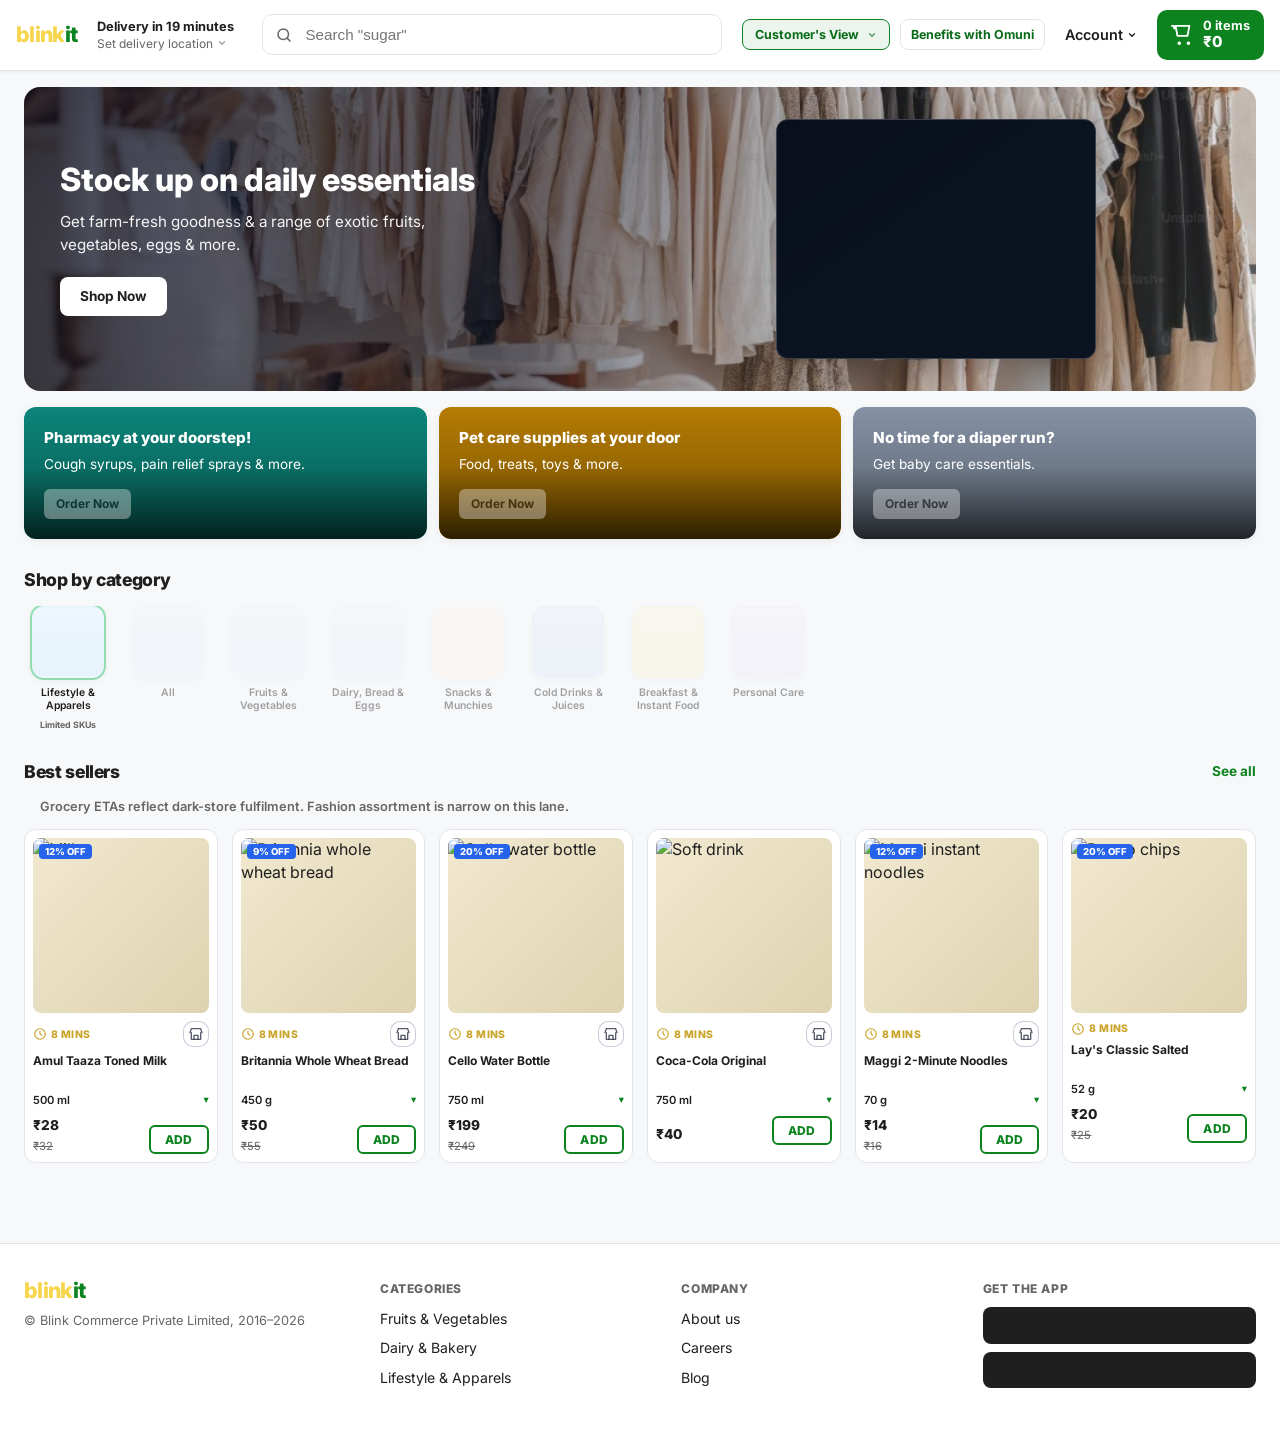
==== commit 7197154d: "store list fixe" ====
--- a/index.html
+++ b/index.html
@@ -2,7 +2,7 @@
 <html lang="en">
 <head>
   <meta charset="UTF-8" />
-  <meta name="viewport" content="width=device-width, initial-scale=1, viewport-fit=cover" />
+  <meta name="viewport" content="width=device-width, initial-scale=1, maximum-scale=1, user-scalable=no, viewport-fit=cover" />
   <title>Everything delivered in minutes | Blinkit</title>
   <link rel="preconnect" href="https://fonts.googleapis.com" />
   <link rel="preconnect" href="https://fonts.gstatic.com" crossorigin />
--- a/styles.css
+++ b/styles.css
@@ -31,6 +31,7 @@
 html {
   scroll-behavior: smooth;
   overflow-x: clip;
+  -webkit-text-size-adjust: 100%;
 }
 
 body {
@@ -3121,6 +3122,46 @@
 
   .header__nav > .nav-benefits {
     border: 1px solid var(--border);
+    font-size: 0.9rem;
+    font-weight: 600;
+    color: #555;
+  }
+
+  .header__nav > .nav-benefits:hover {
+    color: var(--text);
+    background: #f7f7f7;
+  }
+
+  /* View dropdown should behave like Account dropdown on mobile */
+  .header__nav > .nav-view-wrap {
+    margin: 0 12px;
+    width: auto;
+  }
+
+  .header__nav .nav-view-btn {
+    width: 100%;
+    justify-content: space-between;
+    padding: 12px 14px;
+    border-radius: 10px;
+    font-size: 0.9rem;
+    font-weight: 600;
+  }
+
+  .header__nav .nav-view-dropdown {
+    position: static;
+    left: auto;
+    top: auto;
+    min-width: 0;
+    width: 100%;
+    margin-top: 8px;
+    box-shadow: none;
+    border-radius: 12px;
+  }
+
+  .header__nav .nav-view-opt {
+    padding: 12px 14px;
+    border-radius: 10px;
+    font-size: 0.9rem;
   }
 
   .header__nav > .nav-account-wrap {
@@ -3376,19 +3417,21 @@
   padding: 10px 12px;
   text-align: left;
   font: inherit;
-  font-size: 0.86rem;
+  font-size: 0.88rem;
+  font-weight: 600;
+  color: #555;
+  cursor: pointer;
+}
+
+.nav-view-opt:hover {
+  background: #f7f7f7;
+  color: var(--text);
+}
+
+.nav-view-opt[aria-checked="true"] {
+  background: rgba(12, 131, 31, 0.08);
+  color: var(--green-dark);
   font-weight: 700;
-  color: var(--text);
-  cursor: pointer;
-}
-
-.nav-view-opt:hover {
-  background: var(--bg-page);
-}
-
-.nav-view-opt[aria-checked="true"] {
-  background: rgba(12, 131, 31, 0.1);
-  color: var(--green);
 }
 
 .nav-fulfillment-cta:hover {
@@ -3937,6 +3980,20 @@
     font-size: 16px;
   }
 
+  /* iOS Safari zooms on focus when font-size < 16px (dropdown search, modals, checkout inputs). */
+  .lifestyle-filter-search__input,
+  .loc-modal__pincode-input,
+  .modal__input,
+  .field__input,
+  input[type="text"],
+  input[type="search"],
+  input[type="tel"],
+  input[type="number"],
+  textarea,
+  select {
+    font-size: 16px;
+  }
+
   .hero-banner__inner {
     padding: 22px var(--page-gutter);
     min-height: 0;
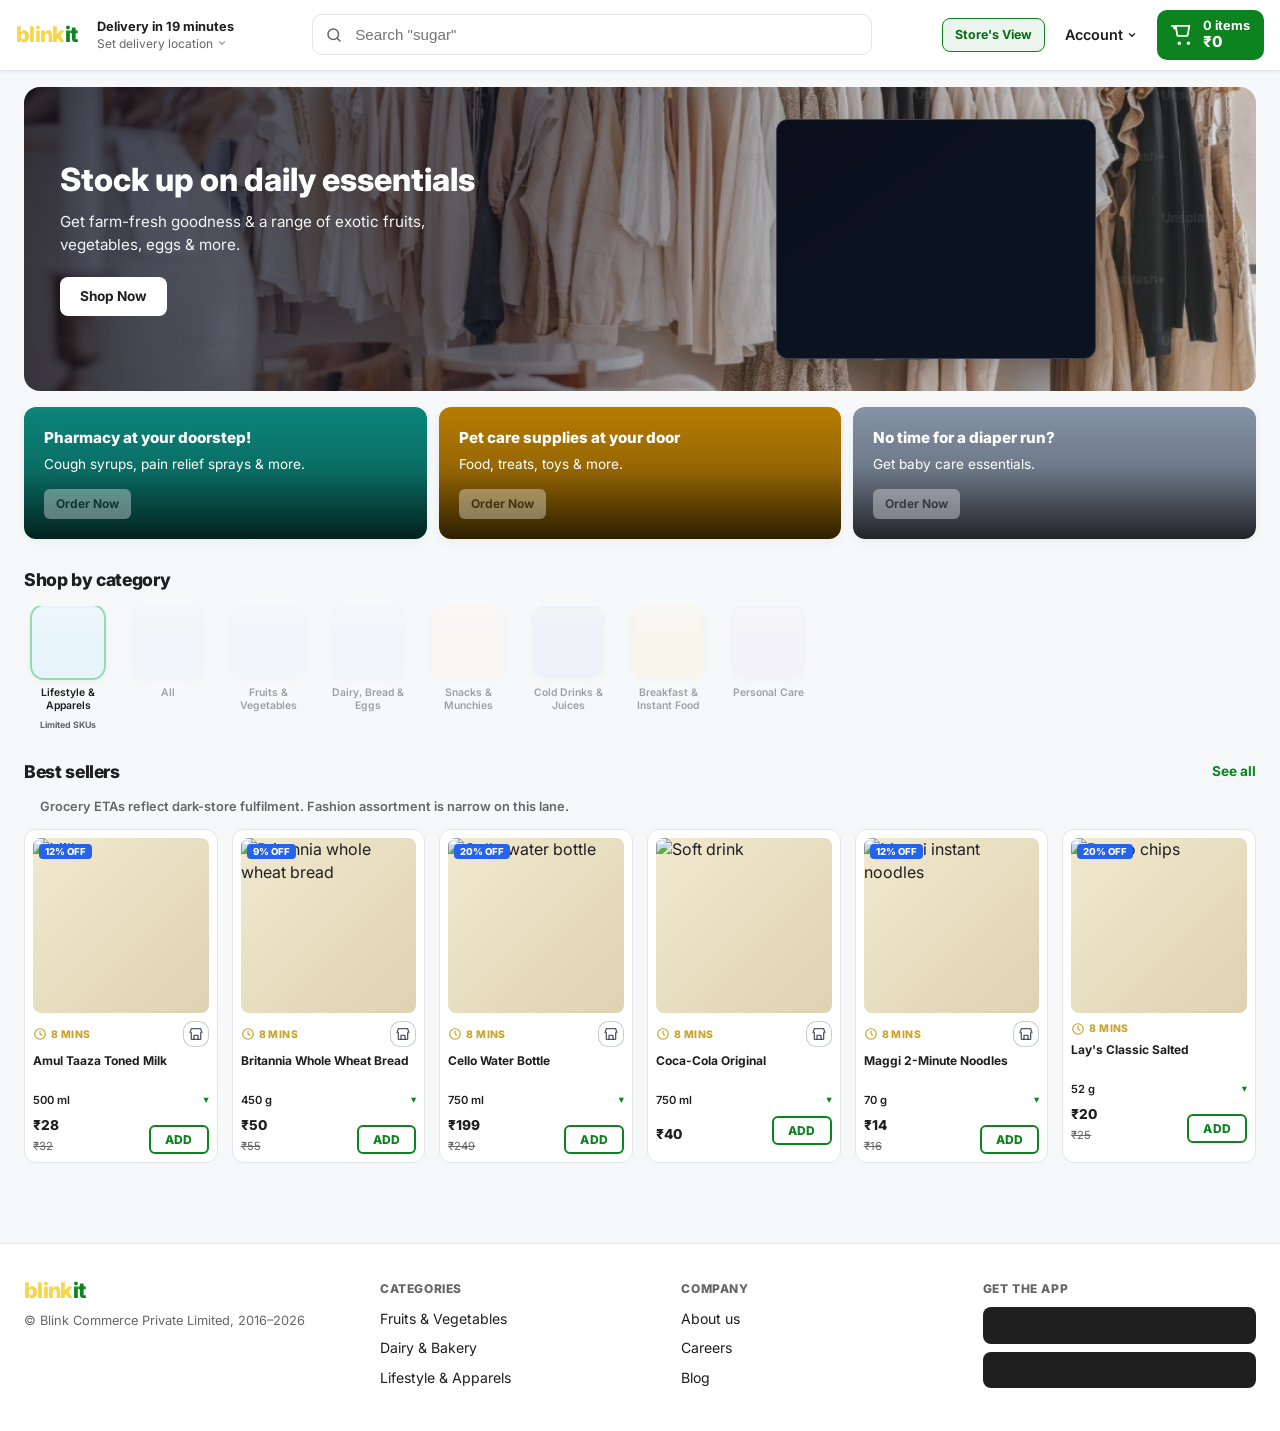
==== commit 5f9b750e: "UI Fixes223334" ====
--- a/index.html
+++ b/index.html
@@ -49,35 +49,10 @@
       </div>
       <nav class="header__nav" id="headerNavPanel" aria-label="Account and cart">
         <div class="nav-view-wrap" id="navViewWrap">
-          <button
-            type="button"
-            class="nav-fulfillment-cta nav-view-btn"
-            id="navViewBtn"
-            aria-expanded="false"
-            aria-haspopup="true"
-            aria-controls="navViewDropdown"
-          >
-            <span id="navViewBtnLabel">Customer&apos;s View</span>
-            <svg class="nav-view-btn__chev" width="10" height="10" viewBox="0 0 12 12" fill="none" aria-hidden="true"><path d="M3 4.5L6 7.5L9 4.5" stroke="currentColor" stroke-width="1.5" stroke-linecap="round"/></svg>
-          </button>
-          <div class="nav-view-dropdown" id="navViewDropdown" role="menu" hidden>
-            <button type="button" class="nav-view-opt" data-view="customer" role="menuitemradio" aria-checked="true">
-              Customer&apos;s View
-            </button>
-            <button type="button" class="nav-view-opt" data-view="store" role="menuitemradio" aria-checked="false">
-              Store&apos;s View
-            </button>
-          </div>
-        </div>
-        <button
-          type="button"
-          class="nav-benefits"
-          id="omuniBenefitsOpen"
-          aria-haspopup="dialog"
-          aria-controls="omuniSlideBenefits"
-        >
-          Benefits with Omuni
-        </button>
+          <a href="omuni-store/index.html" class="nav-fulfillment-cta nav-view-btn" style="text-decoration: none; justify-content: center;">
+            Store's View
+          </a>
+        </div>
         <div class="nav-account-wrap" id="navAccountWrap">
           <button type="button" class="nav-account" id="navAccountBtn" aria-expanded="false" aria-haspopup="true" aria-controls="navAccountDropdown">
             Account <svg width="10" height="10" viewBox="0 0 12 12" fill="none" aria-hidden="true"><path d="M3 4.5L6 7.5L9 4.5" stroke="currentColor" stroke-width="1.5" stroke-linecap="round"/></svg>
--- a/styles.css
+++ b/styles.css
@@ -1345,6 +1345,28 @@
   max-width: min(92vw, 340px);
 }
 
+/* iOS Safari: fixed-position dropdowns inside momentum scrollers can paint under later content.
+   Force panels into their own composited layer and avoid the problematic scroll mode. */
+@supports (-webkit-touch-callout: none) {
+  .lifestyle-filters__bar {
+    -webkit-overflow-scrolling: auto;
+  }
+
+  .lifestyle-filter-panel {
+    z-index: 99999;
+    transform: translateZ(0);
+    -webkit-transform: translateZ(0);
+  }
+
+  /* Ensure the catalog grid doesn't become a higher paint layer than the open dropdown. */
+  .products,
+  .product-row,
+  .product-card {
+    position: relative;
+    z-index: 0;
+  }
+}
+
 .lifestyle-filter-search {
   position: sticky;
   top: 0;
@@ -2963,6 +2985,25 @@
 body.cart-open,
 body.checkout-open {
   overflow: hidden;
+}
+
+/* Stores list modal: lock page scroll when open */
+body.stores-modal-open {
+  overflow: hidden;
+  /* iOS: prevent rubber-band + background scroll chaining */
+  overscroll-behavior: none;
+  touch-action: none;
+}
+
+.stores-modal__body {
+  overscroll-behavior: contain;
+  -webkit-overflow-scrolling: touch;
+  touch-action: pan-y;
+}
+
+/* Mobile filter dropdowns: lock background scroll while open (prevents drift/misalignment on Android/iOS). */
+body.lifestyle-dd-open {
+  /* Scroll locking disabled per user request */
 }
 
 @media (max-width: 900px) {
